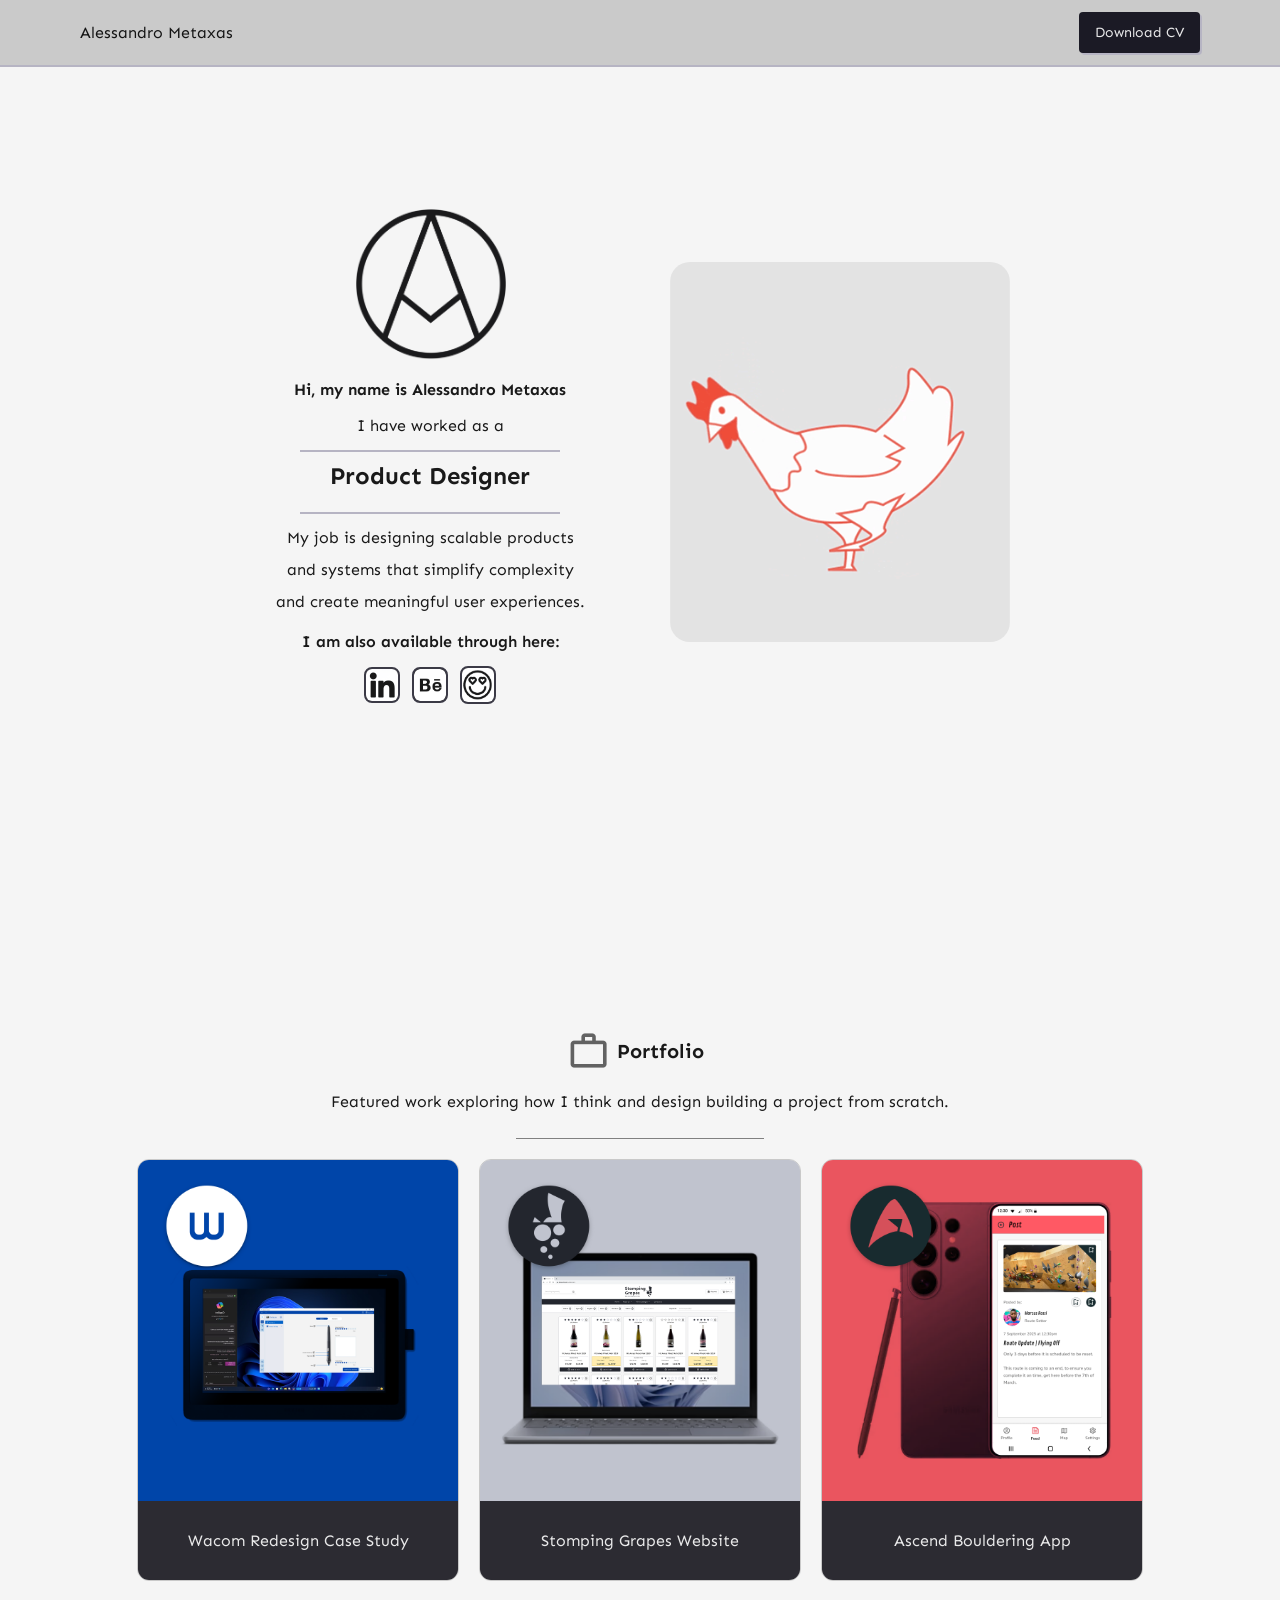
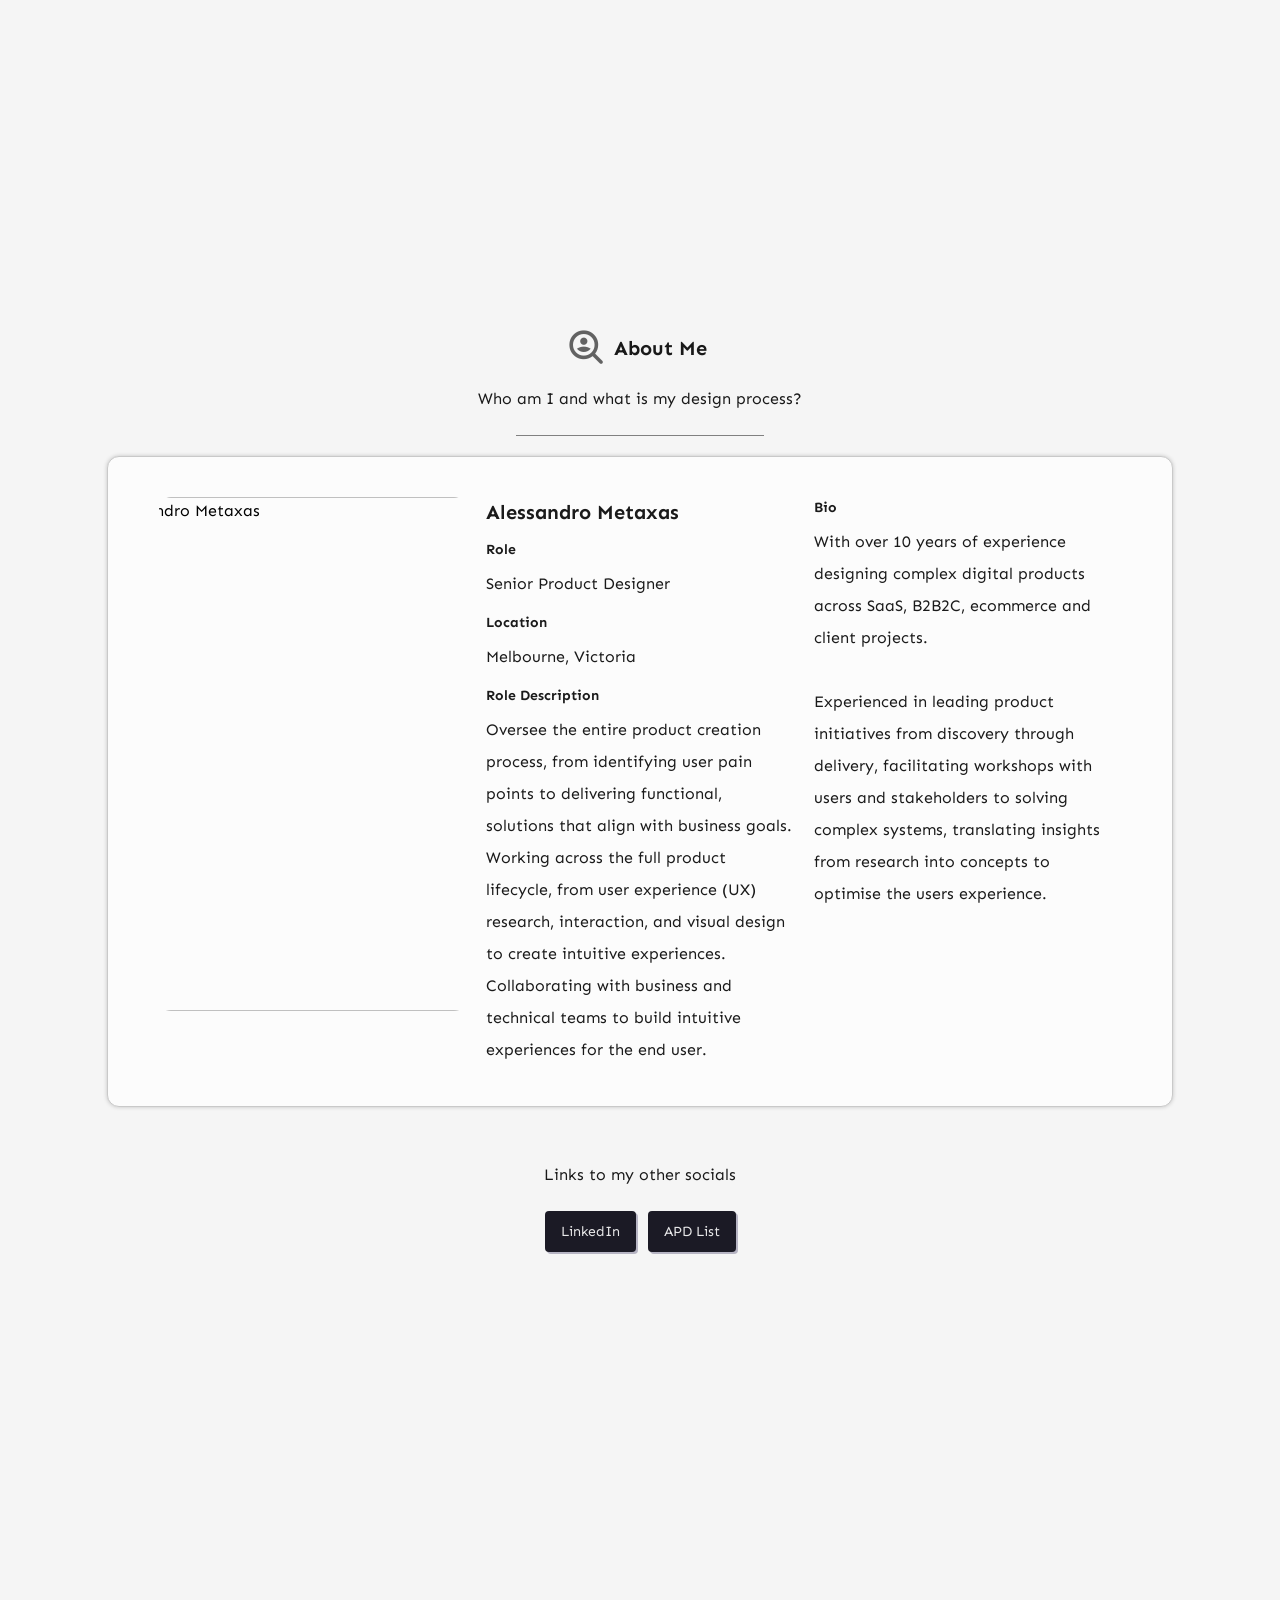
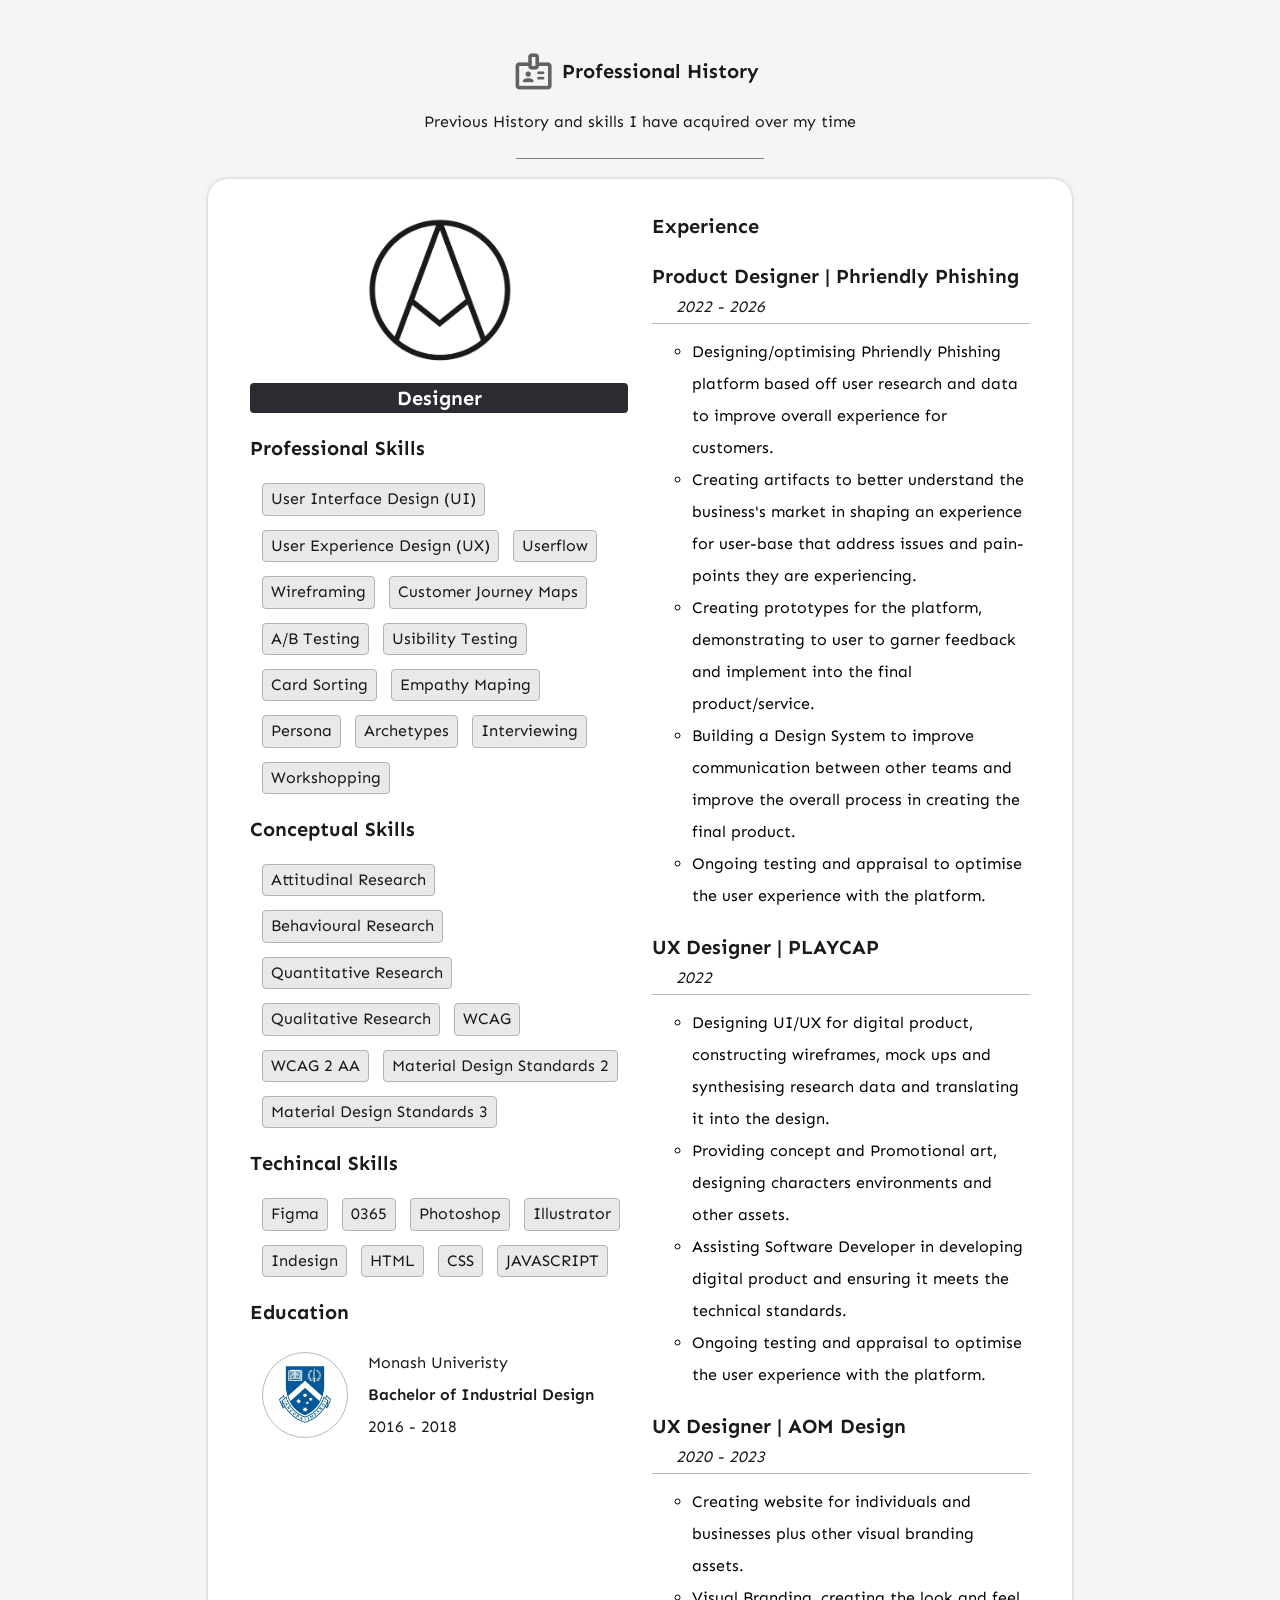
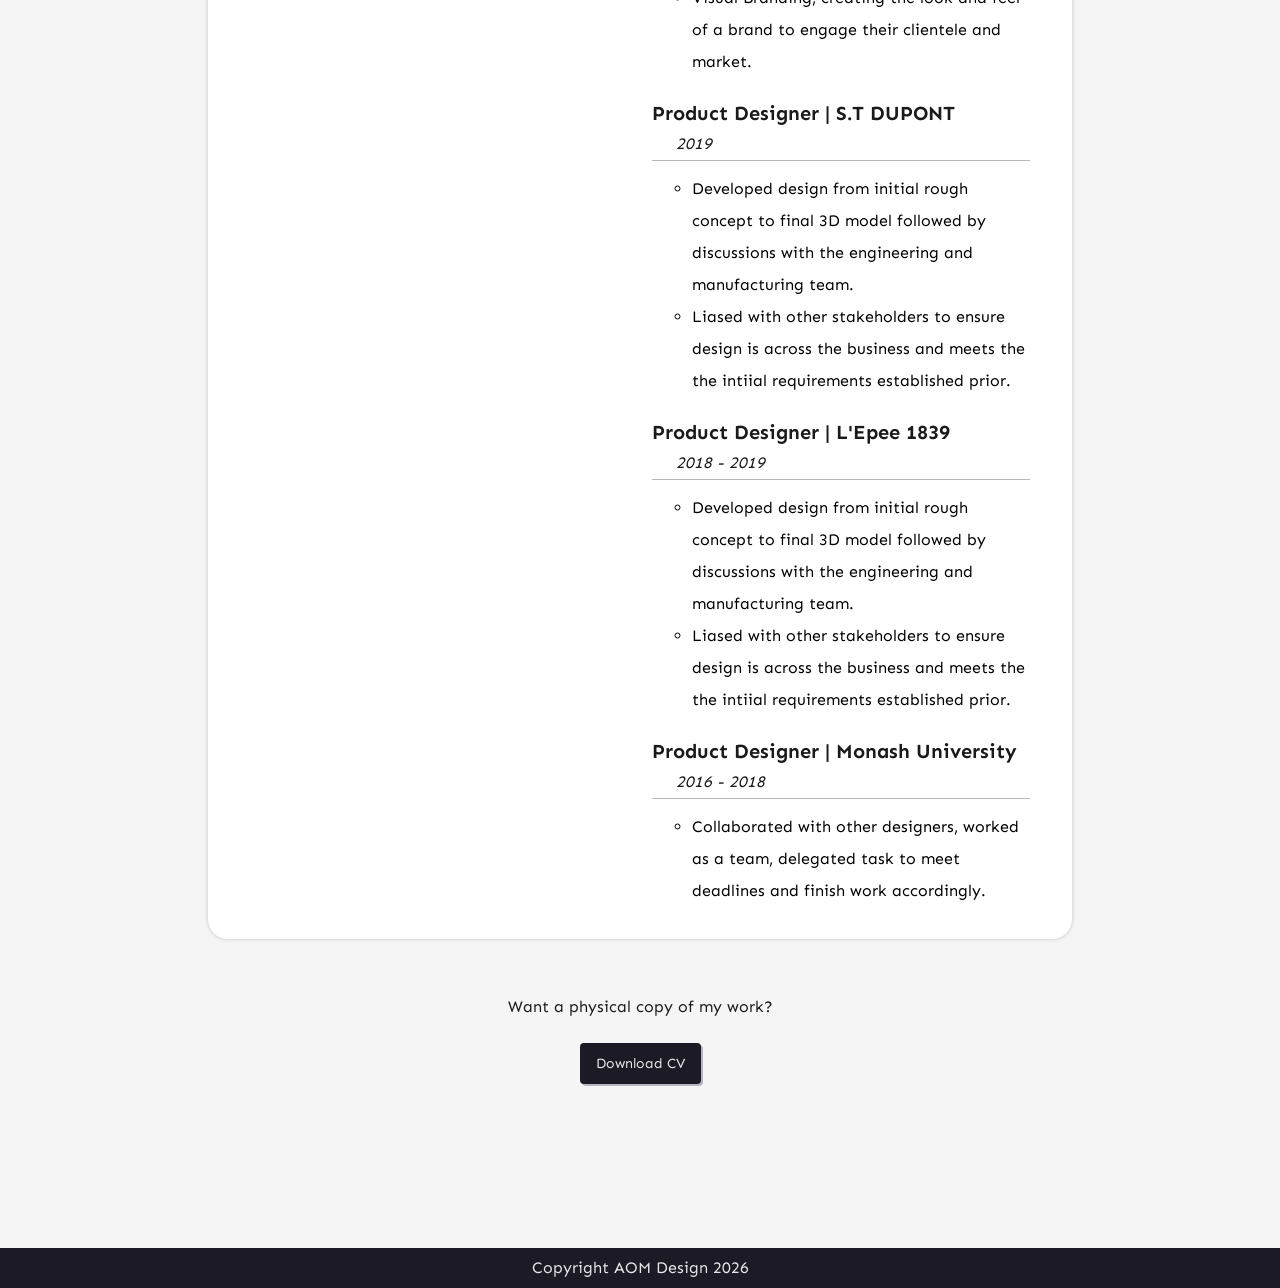
==== index.html @ 1f62d4bf "Updated Styling and Content again" ====
<html lang="en">
<head>
    <meta charset="UTF-8">
    <meta name="viewport" content="width=device-width, initial-scale=1.0">

    <title>AOM Home</title>

    <link rel="stylesheet" href="Scss/General-Styling.css">
    <link rel="stylesheet" href="Scss/Component-Styling.css">
    <link rel="stylesheet" href="Scss/_Global-Variables.scss">

    <link href="https://fonts.googleapis.com/css2?family=Material+Symbols+Rounded" rel="stylesheet" /> <!-- Import Material design -->


    <script type="module" src="Js/general.js"></script>

</head>

<body>

    <div id="navbar-id"></div>

    <section class="horizontal-align wrap-contents gap" name="Hero">

        <div style=
                "
                    width: 320px;
                    display: flex;
                    flex-direction: column;
                    justify-items: center;
                    align-items: center;

                    text-align: center;

                    gap: 8px;

                    
                ">

            <img src="Resources/Branding/logo-dark-transparent.png" alt="AOM Design Logo " width="170px">
            <div style="display: flex; flex-direction: column; align-items: center; gap: 8px;">
                <h2> Hi, my name is Alessandro Metaxas</h2>
                <p> I have worked as a</p>
                <h1 id="role-description"></h1>
                <p>My job is designing scalable products and systems that simplify complexity and create meaningful user experiences.</p>
            </div>
            <p class="bolden-text">I am also available through here:</p>
            <div style="display: flex; flex-direction: row; align-items: center; gap: 12px;">
                <div class="socialMediaIcon"> <img src="Resources/Social-Media/Linkedin-desaturated.png" alt="Linedkin Profile" onclick="window.open('https://www.linkedin.com/in/alessandro-metaxas/', '_blank');" title="Linkedin Profile"> </div>
                <div class="socialMediaIcon"> <img src="Resources/Social-Media/Behance-desaturated.png" alt="Behance Profile" onclick="window.open('https://www.behance.net/AlessandroMetaxas', '_blank');" title="Behance Profile"> </div>
                <div class="socialMediaIcon"> <img src="Resources/Social-Media/Adplist.png" alt="ADP List Profile" onclick="window.open('https://www.behance.net/AlessandroMetaxas', '_blank');" title="ADP List Profile"> </div>
            </div>
        </div>
        
        <div class="hero-image">

            <img src="Resources/Other/chicken-2.gif" alt="Chicken Walking" style="width: 100%;">
        </div>
    </section>

    <section class="vertical-align " name="Portfolio">

        <div class="heading-div">
            
            <h1><span class="material-symbols-Rounded heading-icon no-copy">work</span>Portfolio</h1>
            <p>Featured work exploring how I think and design building a project from scratch.</p>
            <div class="border-line"></div>
        </div>

        <div class="product-portfolio"> </div>   
        
        <!-- 

            <div class="CTA-context">

                <p>Want a physical copy of my work?</p>

                <div class="CTA-button">

                    <div class="cv-button"></siv>
                    
                </div>
            </div>
        
        -->
        
    
    </section>

    <section class="vertical-align " name="About Me">

        <div class="heading-div">
            
            <h1><span class="material-symbols-Rounded heading-icon no-copy">Data_Loss_Prevention</span>About Me</h1>
            <p>Who am I and what is my design process?</p>
            <div class="border-line"></div>
        </div>

        <div class="about-container">

            <div class="ul-content">

                <div class="ul-column">
                    <div style="overflow: hidden;display: flex;flex-direction: column;align-items: center; border-radius: 12px;">
                        <img src="Resources/Other/Profile.png" style="object-fit: cover;" alt="Alessandro Metaxas">
                    </div>

                </div>

                <div class="ul-column">

                    <h1>Alessandro Metaxas</h1>

                    <div class="about-text">
                        <h1>Role</h1>
                        <p>Senior Product Designer</p>
                    </div>


                    <div class="about-text">
                        <h1>Location</h1>
                        <p>Melbourne, Victoria</p>
                    </div>

                    <div class="about-text">
                        <h1>Role Description</h1>
                        <p>Oversee the entire product creation process, from identifying user pain points to delivering functional, 
                            solutions that align with business goals. Working across the full product lifecycle, 
                            from user experience (UX) research, interaction, and visual design to create intuitive experiences. Collaborating
                            with business and technical teams to build intuitive experiences for the end user.

                        </p>
                    </div>
                </div>

                <div class="ul-column">

                    <div class="about-text">
                        <h1>Bio</h1>
                        <p>With over 10 years of experience designing complex digital products across SaaS, B2B2C, ecommerce and client projects.
                            <br> <br>
                            Experienced in leading product initiatives from discovery through delivery, facilitating workshops with users and stakeholders to 
                            solving complex systems, translating insights from research into concepts to optimise the users experience. 
                            <br><br>

                        </p>
                    </div>
                </div>


                </div>
          
            
        </div>

        <div class="CTA-context">

            <p >Links to my other socials</p>

            <div class="CTA-button">

                <button class="new-tab-button" data-url="https://www.linkedin.com/in/alessandro-metaxas/">LinkedIn</button>
                <button class="new-tab-button" data-url="https://adplist.org/members/alessandro-Xl4b?checklist-expanded=true"> APD List </button>
                
            </div>
        </div>

    </section>

    <section class="vertical-align " name="Professional History">

        <div class="heading-div">
            
            <h1><span class="material-symbols-Rounded heading-icon no-copy">Badge</span>Professional History</h1>
            <p>Previous History and skills I have acquired over my time</p>
            <div class="border-line"></div>
        </div>

        <div class="pf-container">

            <div class="pf-column">
                
                <div class="pf-align-center">

                    <img src="Resources/Branding/logo-dark-transparent.png" alt="" style="width: 160px;">
                    <div style="display: flex; flex-direction: column; align-items: center; width: 100%; background-color: #2c2b32; border-radius: 4px;">
                        <h1 style="color: white;">Designer</h1>
                    </div>
                </div>
                
                
                <h1>Professional Skills</h1>

                <div class="skills-tag">

                    <div class="tag">
                        <p class>User Interface Design (UI)</p>
                    </div>
                    <div class="tag">
                        <p class>User Experience Design (UX)</p>
                    </div>
                    <div class="tag">
                        <p class>Userflow</p>
                    </div>
                    <div class="tag">
                        <p class>Wireframing</p>
                    </div>
                    <div class="tag">
                        <p class>Customer Journey Maps</p>
                    </div>
                    <div class="tag">
                        <p class>A/B Testing</p>
                    </div>
                    <div class="tag">
                        <p class>Usibility Testing</p>
                    </div>
                    <div class="tag">
                        <p class>Card Sorting</p>
                    </div>
                    <div class="tag">
                        <p class>Empathy Maping</p>
                    </div>
                    <div class="tag">
                        <p class>Persona</p>
                    </div>
                    <div class="tag">
                        <p class>Archetypes</p>
                    </div>
                    <div class="tag">
                        <p class>Interviewing</p>
                    </div>
                    <div class="tag">
                        <p class>Workshopping</p>
                    </div>
                </div>

                <h1>Conceptual Skills</h1>

                <div class="skills-tag">

                    <div class="tag">
                        <p class>Attitudinal Research</p>
                    </div>
                    <div class="tag">
                        <p class>Behavioural Research</p>
                    </div>
                    <div class="tag">
                        <p class>Quantitative Research</p>
                    </div>
                    <div class="tag">
                        <p class>Qualitative Research</p>
                    </div>
                    <div class="tag">
                        <p class>WCAG</p>
                    </div>
                    <div class="tag">
                        <p class>WCAG 2 AA</p>
                    </div>
                    <div class="tag">
                        <p class>Material Design Standards 2</p>
                    </div>
                    <div class="tag">
                        <p>Material Design Standards 3</p>
                    </div>
                </div>

                <h1>Techincal Skills</h1>

                <div class="skills-tag">

                    <div class="tag">
                        <p class>Figma</p>
                    </div>
                    <div class="tag">
                        <p class>0365</p>
                    </div>
                    <div class="tag">
                        <p class>Photoshop</p>
                    </div>
                    <div class="tag">
                        <p class>Illustrator</p>
                    </div>
                    <div class="tag">
                        <p class>Indesign</p>
                    </div>
                    <div class="tag">
                        <p class>HTML</p>
                    </div>
                    <div class="tag">
                        <p class>CSS</p>
                    </div>
                    <div class="tag">
                        <p class>JAVASCRIPT</p>
                    </div>
                </div>

                <h1> Education</h1>

                <div class="skills-text">

                    <div style="border-radius: 10000px; border: solid 1px #b9b9b9; overflow: hidden; padding: 12px;">
                        <img style="height: 60px;" src="Resources/Branding/monash.png" alt="monash Univeristy">
                    </div>
                    <p>Monash Univeristy <br>
                        <span class="bolden-text">Bachelor of Industrial Design </span><br>
                        2016 - 2018
                    </p>
                </div>

            </div>

            <div class="pf-column">

                <h1>Experience </h1>

                <div class="experience-text"> <!-- PHRIENDLY PHISHING -->
                    
                    <h1>Product Designer | Phriendly Phishing</h1>
                    <p>2022 - 2026</p>
                    <ul>
                        <li>
                            Designing/optimising Phriendly Phishing platform based off user research and 
                            data to improve overall experience for customers.
                        </li>

                        <li>
                            Creating artifacts to better understand the business's market in shaping an 
                            experience for user-base that address issues and pain-points they are experiencing.
                        </li>

                        <li> 
                            Creating prototypes for the platform, demonstrating to user to garner feedback and 
                            implement into the final product/service.
                        </li>

                        <li> 
                            Building a Design System to improve communication between other teams and improve the 
                            overall process in creating the final product.
                        </li>

                        <li> 
                            Ongoing testing and appraisal to optimise the user experience with the platform.
                        </li>
                    </ul>

                </div>

                <div class="experience-text"> <!-- PLAYCAP -->
                    
                    <h1>UX Designer | PLAYCAP</h1>
                    <p>2022</p>
                    <ul>
                        <li>
                            Designing UI/UX for digital product, constructing wireframes, mock ups and synthesising 
                            research data and translating it into the design.
                        </li>

                        <li> 
                            Providing concept and Promotional art, designing characters environments and other assets.
                        </li>

                        <li> 
                            Assisting Software Developer in developing digital product and ensuring it meets the technical 
                            standards.
                        </li>

                        <li> 
                            Ongoing testing and appraisal to optimise the user experience with the platform.
                        </li>
                    </ul>

                </div>

                <div class="experience-text"> <!-- AOM Design -->
                    
                    <h1>UX Designer | AOM Design</h1>
                    <p>2020 - 2023</p>
                    <ul>
                        <li>
                            Creating website for individuals and businesses plus other visual branding assets.
                        </li>

                        <li> 
                            Visual Branding, creating the look and feel of a brand to engage their clientele and
                            market.
                        </li>
                    </ul>

                </div>

                <div class="experience-text"> <!-- S.T DUPONT -->
                    
                    <h1>Product Designer | S.T DUPONT</h1>
                    <p>2019</p>
                    <ul>
                        <li>
                            Developed design from initial rough concept to final 3D model followed by discussions
                            with the engineering and manufacturing team.
                        </li>

                        <li> 
                            Liased with other stakeholders to ensure design is across the business and meets the 
                            the intiial requirements established prior.
                        </li>
                    </ul>

                </div>

                <div class="experience-text"> <!-- L EPEE --> 
                    
                    <h1>Product Designer | L'Epee 1839</h1>
                    <p>2018 - 2019</p>
                    <ul>
                        <li>
                            Developed design from initial rough concept to final 3D model followed by discussions
                            with the engineering and manufacturing team.
                        </li>

                        <li> 
                            Liased with other stakeholders to ensure design is across the business and meets the 
                            the intiial requirements established prior.
                        </li>
                    </ul>

                </div>

                <div class="experience-text"> <!-- Monash University -->
                    
                    <h1>Product Designer | Monash University</h1>
                    <p>2016 - 2018</p>
                    <ul>
                        <li>
                            Collaborated with other designers, worked as a team, delegated task to meet
                            deadlines and finish work accordingly.
                        </li>
                        
                    </ul>

                </div>

            </div>
        </div>

        <div class="CTA-context">

            <p >Want a physical copy of my work?</p>

            <div class="CTA-button">
                
                <div class="cv-button"></siv>
            </div>
        </div>    

    </section>

    <footer>
        <p id="footer"></p>
    </footer>

</body>
</html>
---- Scss/General-Styling.css ----
@import url("https://fonts.googleapis.com/css2?family=Sen:wght@400..800&display=swap");
body {
  display: flex;
  flex-direction: row;
  align-items: center;
  font-family: "Sen", sans-serif;
  font-weight: 300;
  background-color: #f5f5f5;
  margin: 0px;
  padding: 0px;
  line-height: 1.5;
  display: flex;
  flex-direction: column;
  align-items: center;
}

section {
  padding: 200px 200px 92px;
}

.no-copy {
  -webkit-user-select: none; /* Safari */
  -moz-user-select: none; /* Firefox */ /* Internet Explorer/Edge */
  user-select: none;
}

.gap {
  gap: 80px;
}

.tag {
  display: flex;
  flex-direction: row;
  align-items: center;
  gap: 8px;
}
.tag p {
  font-size: 16px;
  margin: 0;
  line-height: 140%;
  color: rgba(0, 0, 0, 0.8980392157);
}
.tag .material-symbols-Rounded {
  color: #1b1a25;
}

h1 {
  font-size: 20px;
  font-weight: 700;
  margin: 0;
  color: rgba(0, 0, 0, 0.8980392157);
  display: flex;
  flex-direction: row;
  align-items: center;
  gap: 16px;
}

h2 {
  font-size: 16px;
  font-weight: 700;
  margin: 0;
  color: rgba(0, 0, 0, 0.8980392157);
  display: flex;
  flex-direction: row;
  align-items: center;
  gap: 12px;
}

p {
  font-size: 16px;
  margin: 0;
  line-height: 200%;
  color: rgba(0, 0, 0, 0.8980392157);
}

.italic {
  font-style: italic;
  font-weight: 600;
}

ol {
  line-height: 200%;
}

ul {
  margin: 0px;
}
ul li {
  margin: 0px;
  list-style-type: none;
}
ul li a {
  text-align: center;
  text-decoration: none;
  color: rgba(0, 0, 0, 0.8980392157);
  transition: all 0.2s ease;
}
ul li a:hover {
  color: rgba(0, 0, 0, 0.6);
  text-shadow: 0px 0px 0.5px;
}
ul li a:active {
  color: rgba(0, 0, 0, 0.8980392157);
  text-shadow: 0px 0px 1px;
}

li {
  line-height: 200%;
}

.horizontal-align {
  display: flex;
  flex-direction: row;
  justify-content: center;
  align-items: center;
}

.wrap-contents {
  flex-wrap: wrap;
}

.vertical-align {
  display: flex;
  flex-direction: column;
  justify-content: center;
  align-items: center;
  width: 100%;
  margin: 20px 0px;
}

.grid-align {
  display: flex;
  flex-direction: row;
  flex-wrap: wrap;
  justify-items: center;
  justify-content: center;
  align-items: center;
  gap: 24px;
}

.heading-div {
  display: flex;
  flex-direction: column;
  justify-items: center;
  align-items: center;
  gap: 20px;
  margin: 20px 0px;
  width: 100%;
}
.heading-div .border-line {
  width: 248px;
  height: 1px;
  background-color: grey;
}
.heading-div .heading-icon {
  color: rgba(0, 0, 0, 0.6);
  scale: 180%;
}
.heading-div p {
  text-align: center;
  padding: 0px 20px;
}

.text-detail {
  max-width: 620px;
  min-width: 280px;
  margin: 20px;
}

.about-container {
  display: flex;
  flex-direction: row;
  justify-content: center;
  min-height: auto;
  max-width: 1182px;
  width: 80%;
  padding: 40px 20px;
  margin: 0px 20px;
  gap: 20px;
  background-color: #fcfcfc;
  border-radius: 12px;
  border: solid 1px #C9C9C9;
  overflow: hidden;
  box-shadow: 0 0px 4px rgba(0, 0, 0, 0.2);
}
.about-container .ul-content {
  display: flex;
  flex-direction: row;
  flex-wrap: wrap;
  justify-content: center;
  gap: 20px;
  overflow: hidden;
}
.about-container .ul-content .ul-column {
  display: flex;
  flex-direction: column;
  gap: 12px;
  width: 30%;
  min-width: 280px;
  max-width: 348px;
}
.about-container .ul-content .ul-column .about-text {
  display: flex;
  flex-direction: column;
  gap: 8px;
  width: 100%;
  max-height: 546px;
}
.about-container .ul-content .ul-column .about-text h1 {
  font-size: 14px;
}
.about-container .ul-content .ul-column .about-text p {
  font-size: 16px;
}
.about-container .ul-content .ul-column img {
  height: 514px;
  width: 448px;
}
.about-container .ul-content .ul-column .scroll {
  overflow: auto;
}

.pf-container {
  display: flex;
  flex-direction: row;
  justify-content: center;
  flex-wrap: wrap;
  max-width: 840px;
  min-width: 280px;
  padding: 20px 12px;
  margin: 0px 20px;
  border-radius: 20px;
  background-color: #ffffff;
  box-shadow: 0 0px 4px rgba(0, 0, 0, 0.2);
}
.pf-container ul li {
  list-style-type: circle;
}
.pf-container .pf-column {
  display: flex;
  flex-direction: column;
  justify-items: center;
  width: 45%;
  min-width: 280px;
  padding: 12px;
  gap: 20px;
}
.pf-container .pf-column .pf-align-center {
  display: flex;
  flex-direction: column;
  align-items: center;
  gap: 12px;
}
.pf-container .pf-column .skills-text {
  display: flex;
  flex-direction: row;
  gap: 20px;
  align-items: center;
  padding: 0px 0px 0px 12px;
}
.pf-container .pf-column .skills-tag {
  display: flex;
  flex-direction: row;
  flex-wrap: wrap;
  gap: 14px;
  padding: 0px 0px 0px 12px;
}
.pf-container .pf-column .experience-text p {
  border-bottom: solid 1px #b9b9b9;
  font-style: italic;
  padding: 0px 24px;
}
.pf-container .pf-column .experience-text ul {
  padding-top: 12px;
}

.socialMediaIcon {
  box-sizing: border-box;
  overflow: hidden;
  border: solid 2px #3b3a46;
  border-radius: 8px;
  background-color: rgba(0, 0, 0, 0.8980392157);
  transition-duration: 0.1s;
  scale: 1;
}
.socialMediaIcon img {
  width: 32px;
  border-radius: 4px;
}
.socialMediaIcon:hover {
  transition-duration: 0.1s;
  scale: 1.1;
  background-color: rgba(0, 0, 0, 0.4);
}
.socialMediaIcon:active {
  transition-duration: 0.1s;
  scale: 0.9;
  background-color: rgba(0, 0, 0, 0.6);
}

.hero-portfolio {
  display: flex;
  width: 100%;
}

.thumbnail-hero {
  display: flex;
  flex-direction: column;
  justify-content: center;
  margin: 90px 20px 0px;
  max-width: 700px;
  min-width: 320px;
  background: #e9e9e9;
  border: solid 1px rgb(201, 201, 201);
  border-radius: 8px;
  overflow: hidden;
  box-shadow: 0 0px 4px rgba(0, 0, 0, 0.2);
}
.thumbnail-hero img {
  width: 100%;
}

.pf-page-heading {
  display: flex;
  flex-direction: column;
  align-items: center;
  gap: 12px;
  margin: 52px 20px;
  min-width: 320px;
}
.pf-page-heading h1 {
  font-size: 28px;
  text-align: center;
}
.pf-page-heading p {
  font-size: 20px;
  text-align: center;
}

.pf-highlight-box {
  display: flex;
  flex-direction: column;
  gap: 20px;
  padding: 40px 20px;
  justify-content: center;
  justify-items: center;
  text-align: center;
  max-width: 600px;
  width: 80%;
  height: auto;
  background-color: #ebebeb;
  border-radius: 8px;
  border-left: solid 12px #b3b3b3;
  box-shadow: 0px 0px 4px gray;
}
.pf-highlight-box h1 {
  display: flex;
  flex-direction: column;
  align-items: center;
}

.wacom {
  background-color: #E7E9F0;
  border-left: solid 12px #0045A9;
}

.stomping-grapes {
  background-color: #F5F5F5;
  border-left: solid 12px #23262E;
}

.ascend {
  background-color: #fcf1f1;
  border-left: solid 12px #EA555F;
}

.bolden-text {
  font-weight: 600;
}

.hero-image {
  display: flex;
  flex-direction: row;
  justify-content: center;
  align-items: center;
  max-height: 380px;
  max-width: 340px;
  overflow: hidden;
  border-radius: 20px;
}

.product-portfolio {
  display: flex;
  flex-direction: row;
  justify-content: center;
  align-items: center;
  flex-wrap: wrap;
  gap: 20px;
  margin: 0px 20px;
}
.product-portfolio .portfolio-hero-container {
  display: flex;
  flex-direction: column;
  justify-content: center;
  justify-items: center;
  height: 420px;
  max-width: 320px;
  min-width: 260px;
  background-color: rgb(240, 240, 240);
  border-radius: 12px;
  border: solid 1px #C9C9C9;
  overflow: hidden;
  box-shadow: 0 0 5px 1px 0 0px 4px rgba(0, 0, 0, 0.2);
  translate: 0px 0px;
  transition-duration: 0.1s;
  cursor: pointer;
}
.product-portfolio .portfolio-hero-container:hover {
  translate: 0px -12px;
  transition-duration: 0.2s;
}
.product-portfolio .portfolio-hero-container:hover img {
  opacity: 0.4;
  transition-duration: 0.2s;
}
.product-portfolio .portfolio-hero-container .portfolio-hero-heading {
  background-color: #2c2b32;
  height: 80px;
  display: flex;
  flex-direction: column;
  justify-content: center;
}
.product-portfolio .portfolio-hero-container .portfolio-hero-heading:hover {
  background-color: #4e4d55;
}
.product-portfolio .portfolio-hero-container .portfolio-hero-heading p {
  font-size: 16px;
  color: rgba(255, 255, 255, 0.8980392157);
  font-weight: 300;
  text-align: center;
  cursor: pointer;
}

.portfolio-other-work {
  display: flex;
  flex-direction: row;
  justify-content: center;
  flex-wrap: wrap;
  gap: 20px;
  margin: 20px;
}
.portfolio-other-work .portfolio-hero-container-small {
  display: flex;
  flex-direction: column;
  justify-content: center;
  height: 252px;
  width: 172px;
  background-color: rgb(240, 240, 240);
  border-radius: 12px;
  border: solid 1px #C9C9C9;
  overflow: hidden;
  box-shadow: 0 0px 4px rgba(0, 0, 0, 0.2);
  cursor: pointer;
}
.portfolio-other-work .portfolio-hero-container-small:hover {
  translate: 0px -12px;
  transition-duration: 0.2s;
}
.portfolio-other-work .portfolio-hero-container-small:hover img {
  opacity: 0.4;
  transition-duration: 0.2s;
}
.portfolio-other-work .portfolio-hero-container-small .portfolio-hero-image {
  height: 100%;
  width: 172px;
  display: flex;
  flex-direction: column;
  justify-content: center;
}
.portfolio-other-work .portfolio-hero-container-small .portfolio-hero-heading {
  background-color: #2c2b32;
  height: 32px;
  padding: 12px 12px;
  display: flex;
  flex-direction: column;
  justify-content: center;
  cursor: pointer;
}
.portfolio-other-work .portfolio-hero-container-small .portfolio-hero-heading:hover {
  background-color: #4e4d55;
}
.portfolio-other-work .portfolio-hero-container-small .portfolio-hero-heading a {
  text-align: center;
  text-decoration: none;
  color: rgba(255, 255, 255, 0.8980392157);
  transition: all 0.2s ease;
}
.portfolio-other-work .portfolio-hero-container-small .portfolio-hero-heading a:hover {
  color: rgba(255, 255, 255, 0.6);
  text-shadow: 0px 0px 0.5px;
}
.portfolio-other-work .portfolio-hero-container-small .portfolio-hero-heading a:active {
  color: rgba(255, 255, 255, 0.8980392157);
  text-shadow: 0px 0px 1px;
}
.portfolio-other-work .portfolio-hero-container-small .portfolio-hero-heading p {
  font-size: 12px;
  color: rgba(255, 255, 255, 0.8980392157);
  font-weight: 300;
  text-align: center;
  white-space: nowrap;
  width: 100%;
  overflow: hidden;
  text-overflow: ellipsis;
  line-height: 16px;
}

@-webkit-keyframes roleAnimation {
  0% {
    transform: translateY(6px);
  }
  17% {
    transform: translateY(-62px);
  }
  34% {
    transform: translateY(-62px);
  }
  51% {
    transform: translateY(-130px);
  }
  70% {
    transform: translateY(-130px);
  }
  82% {
    transform: translateY(-198px);
  }
  95% {
    transform: translateY(-198px);
  }
  100% {
    transform: translateY(-198px);
  }
}

@keyframes roleAnimation {
  0% {
    transform: translateY(6px);
  }
  17% {
    transform: translateY(-62px);
  }
  34% {
    transform: translateY(-62px);
  }
  51% {
    transform: translateY(-130px);
  }
  70% {
    transform: translateY(-130px);
  }
  82% {
    transform: translateY(-198px);
  }
  95% {
    transform: translateY(-198px);
  }
  100% {
    transform: translateY(-198px);
  }
}
#role-description {
  position: relative;
  display: flex;
  flex-direction: column;
  width: 260px;
  height: 60px;
  overflow: hidden;
  border-top: solid 2px #b6b4c3;
  border-bottom: solid 2px #b6b4c3;
}
#role-description .role-wrapper {
  -webkit-animation-name: roleAnimation;
          animation-name: roleAnimation;
  -webkit-animation-duration: 4s;
          animation-duration: 4s;
  -webkit-animation-iteration-count: infinite;
          animation-iteration-count: infinite;
  -webkit-animation-timing-function: ease-in;
          animation-timing-function: ease-in;
  -webkit-animation-direction: initial;
          animation-direction: initial;
  display: flex;
  flex-direction: column;
  gap: 20px;
}
#role-description p {
  font-size: 24px;
  text-align: center;
}

.video-container {
  display: flex;
  flex-direction: row;
  align-items: center;
  flex-wrap: wrap;
  gap: 20px;
  justify-content: center;
  width: 100%;
}
.video-container .video-mobile {
  display: flex;
  flex-direction: column;
  align-items: center;
  height: 560px;
  width: 264px;
  box-sizing: border-box;
  overflow: hidden;
  border-radius: 32px;
  border: 1px solid #ffffff;
  box-shadow: 0px 0px 4px rgba(0, 0, 0, 0.6117647059);
}
.video-container .video-mobile video {
  width: 100%;
}
.video-container .video-device {
  display: flex;
  flex-direction: column;
  align-items: center;
  max-height: 800px;
  min-height: 220px;
  width: 740px;
  box-sizing: border-box;
  overflow: hidden;
  border-radius: 32px;
  border: 1px solid #ffffff;
  box-shadow: 0px 0px 4px rgba(0, 0, 0, 0.6117647059);
  margin: 20px;
}
.video-container .video-device video {
  width: 100%;
}
.video-container .tablet-device {
  display: flex;
  flex-direction: column;
  align-items: center;
  max-height: 348px;
  min-height: 220px;
  width: 540px;
  margin: 20px;
}
.video-container .tablet-device video {
  width: 100%;
}
.video-container .laptop-device {
  display: flex;
  flex-direction: column;
  align-items: center;
  max-height: 348px;
  min-height: 220px;
  width: 600px;
  margin: 20px;
}
.video-container .laptop-device video {
  width: 100%;
}
.video-container video {
  width: 360px;
}
.video-container .deliverables-text {
  display: flex;
  flex-direction: column;
  align-items: center;
  gap: 20px;
  width: 280px;
  padding: 40px 20px;
  text-align: center;
}
.video-container .deliverables-text-long {
  display: flex;
  flex-direction: column;
  align-items: center;
  gap: 20px;
  min-width: 248px;
  max-width: 620px;
  padding: 40px 20px;
  text-align: center;
}

.flex-right {
  flex-direction: row;
}

.flex-left {
  flex-direction: row-reverse;
}
/*# sourceMappingURL=General-Styling.css.map */
---- Scss/Component-Styling.css ----
@import url("https://fonts.googleapis.com/css2?family=Sen:wght@400..800&display=swap");
.navbar {
  position: fixed;
  top: 0;
  left: 0;
  width: 100%;
  box-sizing: border-box;
  padding: 12px 80px;
  display: flex;
  flex-direction: row;
  justify-items: center;
  justify-content: space-between;
  align-items: center;
  background-color: rgb(202, 202, 202);
  box-shadow: 0px 2px 0px #b6b4c3;
  z-index: 100;
}
.navbar .brand {
  float: left;
  margin-right: 20px;
  font-weight: 400;
  transition-duration: 0.1s;
  scale: 1;
  color: rgba(0, 0, 0, 0.8980392157);
}
.navbar .brand:hover {
  font-weight: 400;
  transition-duration: 0.2s;
  scale: 1.05;
  color: rgba(0, 0, 0, 0.6);
}
.navbar .brand:active {
  font-weight: 400;
  transition-duration: 0.2s;
  scale: 1;
  color: rgba(0, 0, 0, 0.4);
}
.navbar .nav-container-parent {
  display: flex;
  flex-direction: row;
  gap: 100px;
  justify-items: center;
  justify-content: space-between;
  align-items: center;
}
.navbar .nav-container-parent .nav-container-child {
  display: flex;
  flex-direction: row;
  gap: 40px;
  justify-items: center;
  justify-content: space-between;
}

.tag {
  background-color: #e9e9e9;
  border: solid 1px #b3b3b3;
  border-radius: 4px;
  font-size: 14px;
  padding: 4px 8px;
  min-width: -webkit-fit-content;
  min-width: -moz-fit-content;
  min-width: fit-content;
}

footer {
  background-color: #1b1a25;
  display: flex;
  flex-direction: column;
  justify-items: center;
  align-items: center;
  width: 100%;
  padding: 4px 0px;
}
footer p {
  color: rgba(255, 255, 255, 0.8980392157);
}

.CTA-context {
  display: flex;
  flex-direction: column;
  align-items: center;
  justify-content: center;
  gap: 20px;
  margin: 52px 0px;
}
.CTA-context .CTA-button {
  display: flex;
  flex-direction: row;
  align-items: center;
  justify-content: center;
  gap: 12px;
}

button {
  background-color: #1b1a25;
  font-family: "Sen", sans-serif;
  color: rgba(255, 255, 255, 0.8980392157);
  font-size: 14px;
  border-radius: 4px;
  border: 0px solid;
  padding: 12px 16px;
  box-shadow: 2px 2px #b6b4c3;
  cursor: pointer;
  transition: ease-in-out 0.1s;
}
button:hover {
  background-color: #3b3a46;
  color: rgba(255, 255, 255, 0.8980392157);
  box-shadow: 4px 4px #b6b4c3;
  scale: 105%;
  transition: ease-in-out 0.1s;
}
button:active {
  background-color: #eae7f7;
  color: rgba(0, 0, 0, 0.8980392157);
  scale: 100%;
  transition: ease-in-out 0.1s;
}

p a {
  scale: 100%;
}
p a:hover {
  font-weight: 800;
  transition: ease-in-out 0s;
}

.carousel-visual {
  display: flex;
  flex-direction: column;
  justify-content: space-around;
  align-items: center;
  width: 80%;
  padding: 20px;
  margin: 0px;
}
.carousel-visual .carousel-page-view {
  display: flex;
  flex-direction: column;
  align-items: center;
  max-width: 800px;
  width: 80%;
  height: 80%;
  -webkit-clip-path: border-box;
          clip-path: border-box;
  border-radius: 8px;
  overflow: hidden;
}
.carousel-visual .carousel-page-view .carousel-Wrapper {
  display: flex;
  flex-direction: row;
  align-items: center;
  justify-content: flex-start;
  width: auto;
  transition: transform 0.5s ease-in-out;
}
.carousel-visual .carousel-page-view .carousel-Wrapper img {
  width: 100%;
  height: auto;
}
.carousel-visual .carousel-page-view .carousel-Wrapper .carousel-img {
  flex-shrink: 0;
}
.carousel-visual .dot-tracker {
  display: flex;
  flex-direction: row;
  align-items: center;
  gap: 8px;
  height: 24px;
}
.carousel-visual .dot-tracker .carousel-dot {
  height: 8px;
  width: 8px;
  background-color: #b6b4c3;
  border-radius: 10000px;
  transition-duration: 0.2s;
  cursor: pointer;
}
.carousel-visual .dot-tracker .carousel-dot:hover {
  height: 16px;
  width: 16px;
  background-color: #6e6c7a;
  border-radius: 10000px;
}
.carousel-visual .dot-tracker .active-dot {
  height: 16px;
  width: 16px;
  background-color: #1b1a25;
  border-radius: 10000px;
}
.carousel-visual .buttons-CTA {
  display: flex;
  flex-direction: row;
  gap: 20px;
  padding: 20px 0px;
}

.bolden-highlight {
  font-weight: 800;
  text-decoration: underline;
  color: rgba(0, 0, 0, 0.8980392157);
  cursor: pointer;
}
.bolden-highlight:hover {
  color: rgba(0, 0, 0, 0.6);
}
.bolden-highlight:active {
  color: rgba(0, 0, 0, 0.4);
}

.background-modal {
  position: fixed;
  top: 0;
  left: 0;
  width: 100vw;
  height: 100vh;
  background: rgba(0, 0, 0, 0.6);
  display: flex;
  justify-content: center;
  align-items: center;
  z-index: 999;
}
.background-modal .modal-exit {
  background-color: #ffffff;
  padding: 12px;
  border-radius: 100px;
  position: fixed;
  top: 80;
  right: 40;
  cursor: pointer;
}
.background-modal .modal-exit:hover {
  background-color: #dedede;
  scale: 120%;
  transition: ease-in-out 0.2s;
}
.background-modal .modal-exit:active {
  background-color: #979797;
  scale: 100%;
  transition: ease-in-out 0.2s;
}
.background-modal .image-modal {
  max-width: 80%;
  max-height: 80%;
  border-radius: 8px;
}
/*# sourceMappingURL=Component-Styling.css.map */
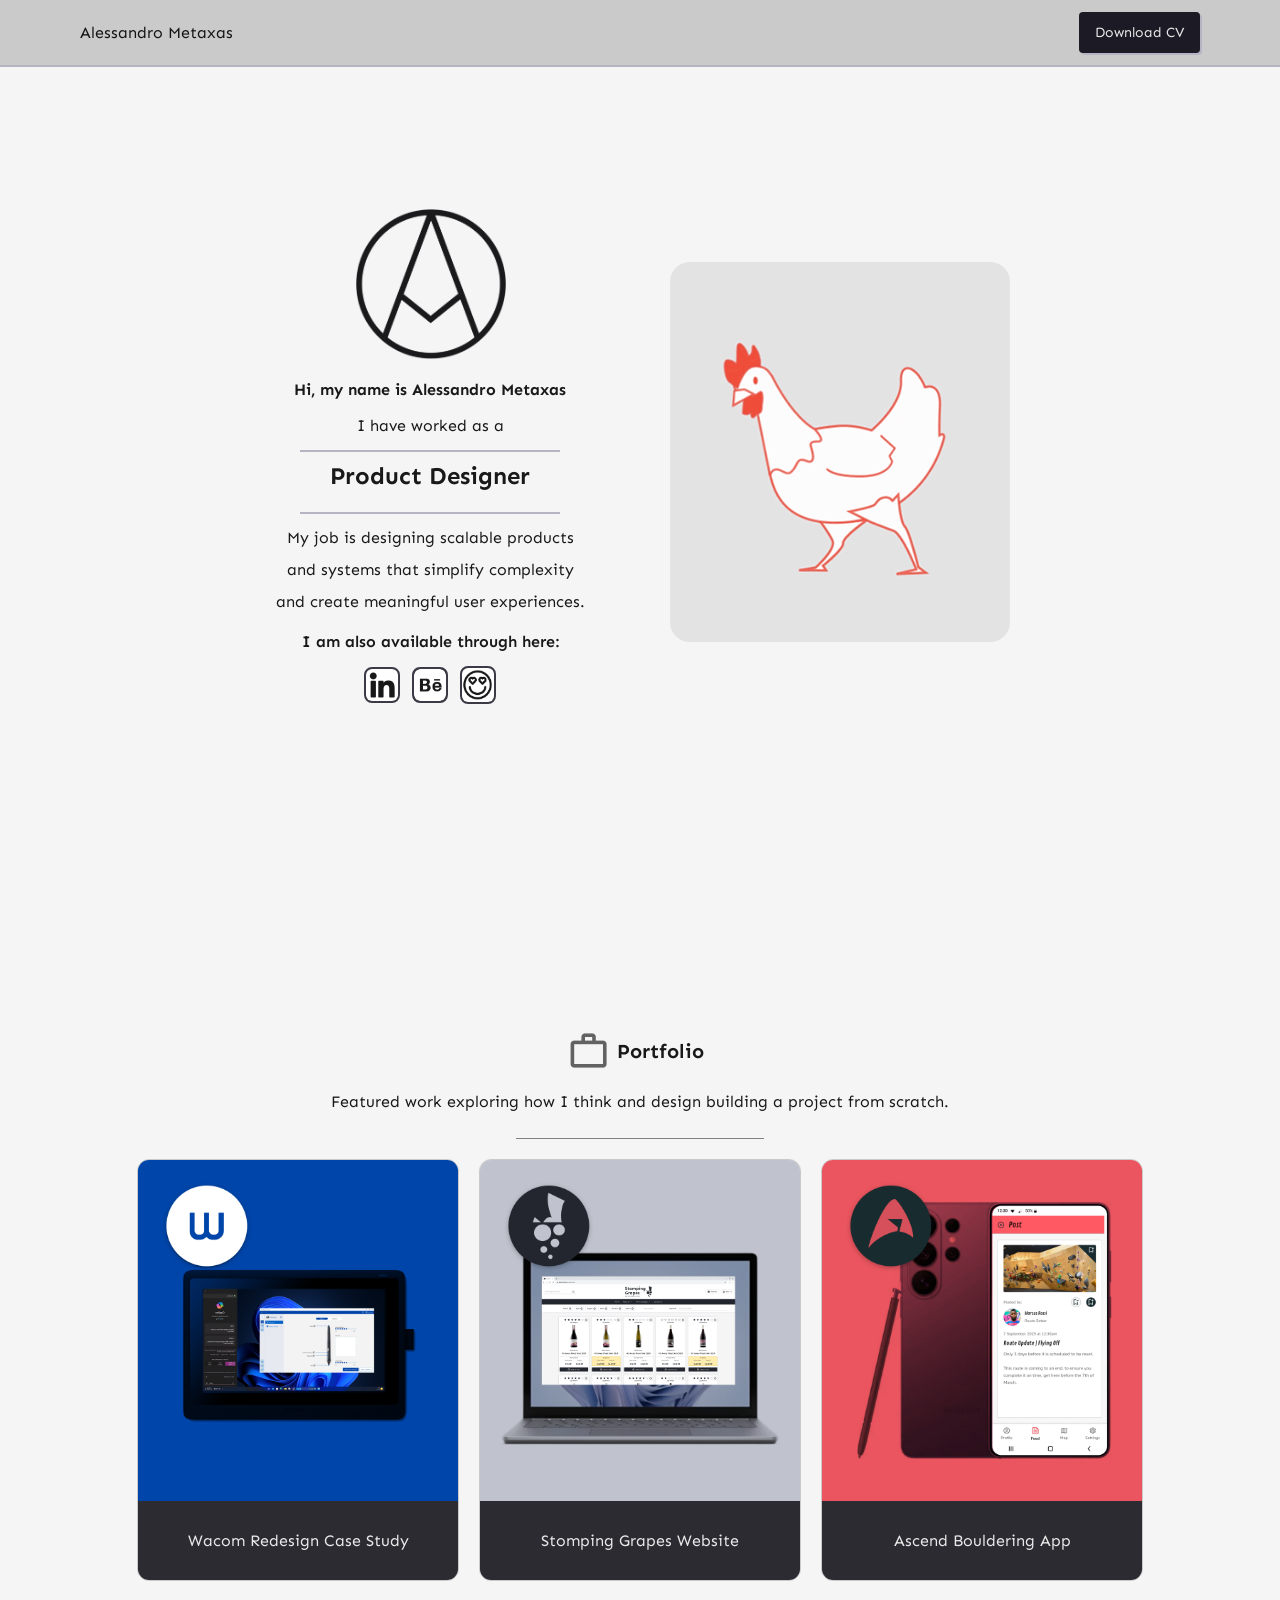
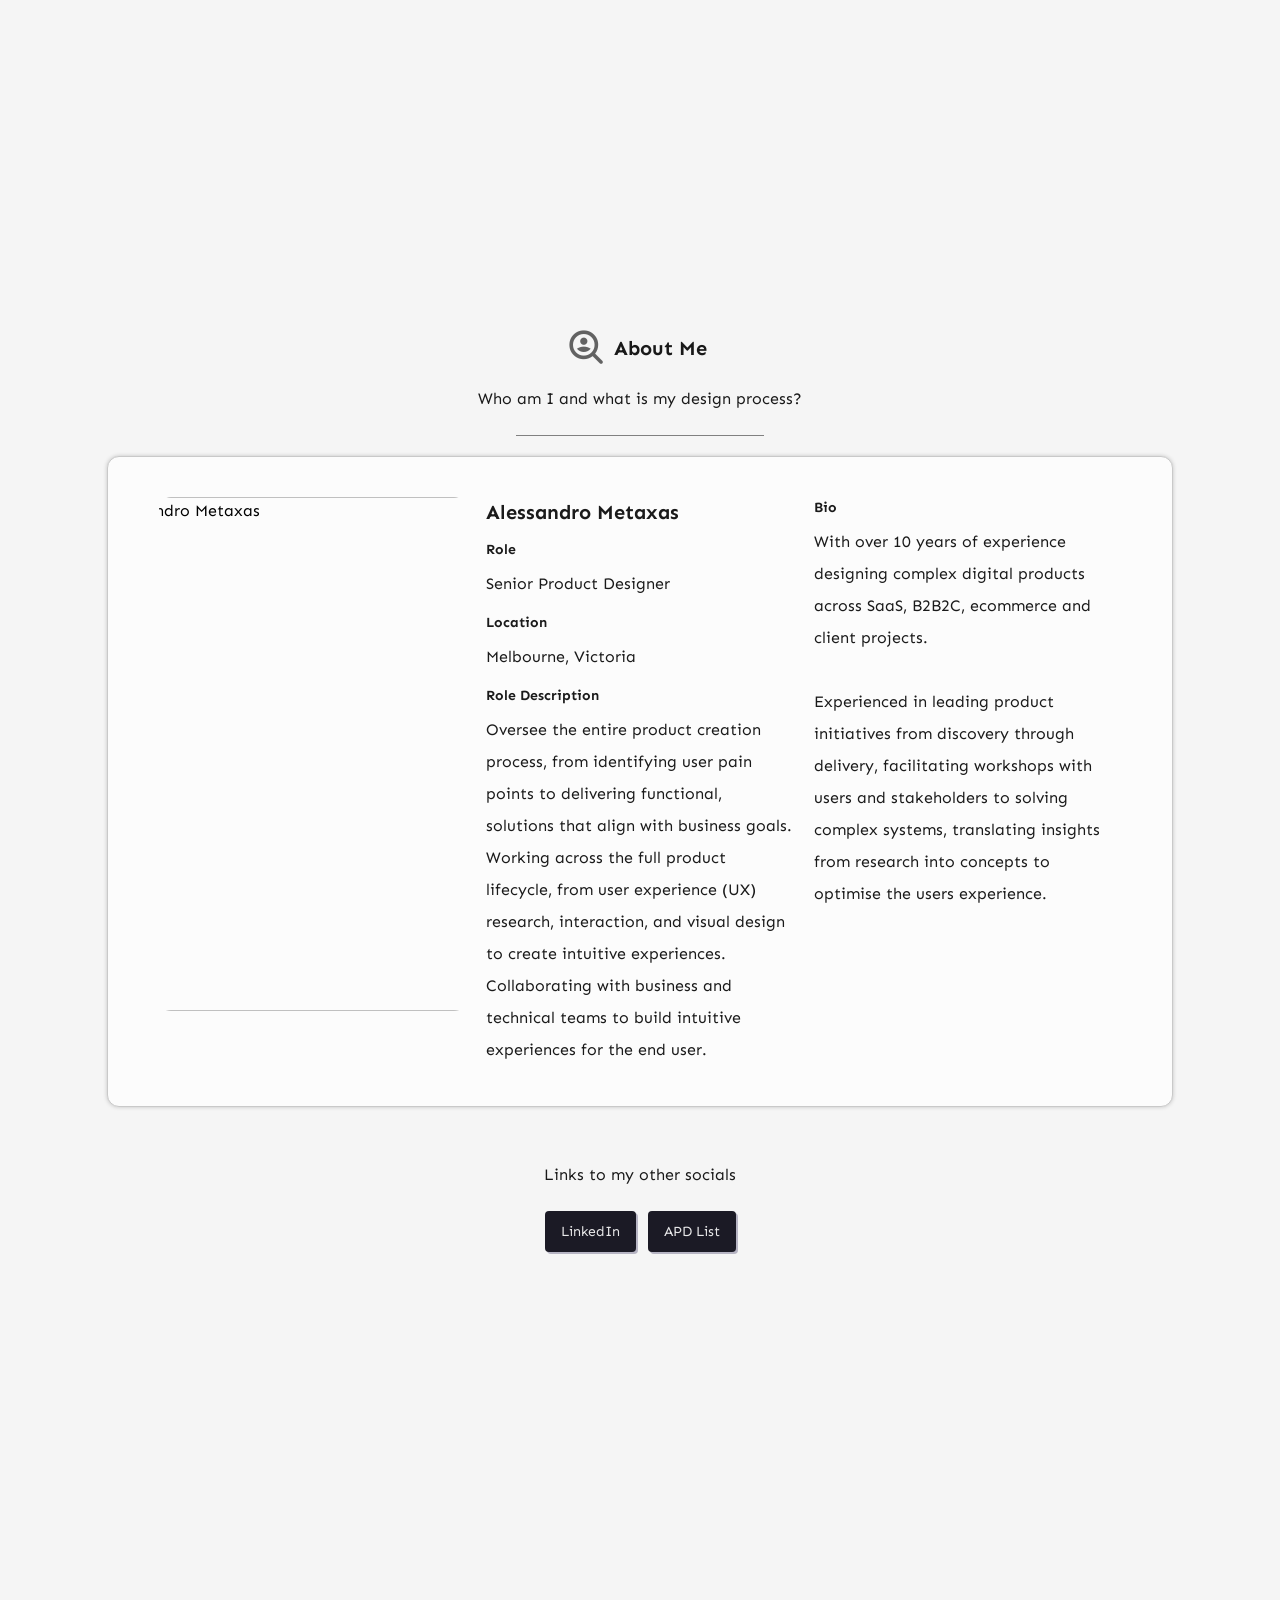
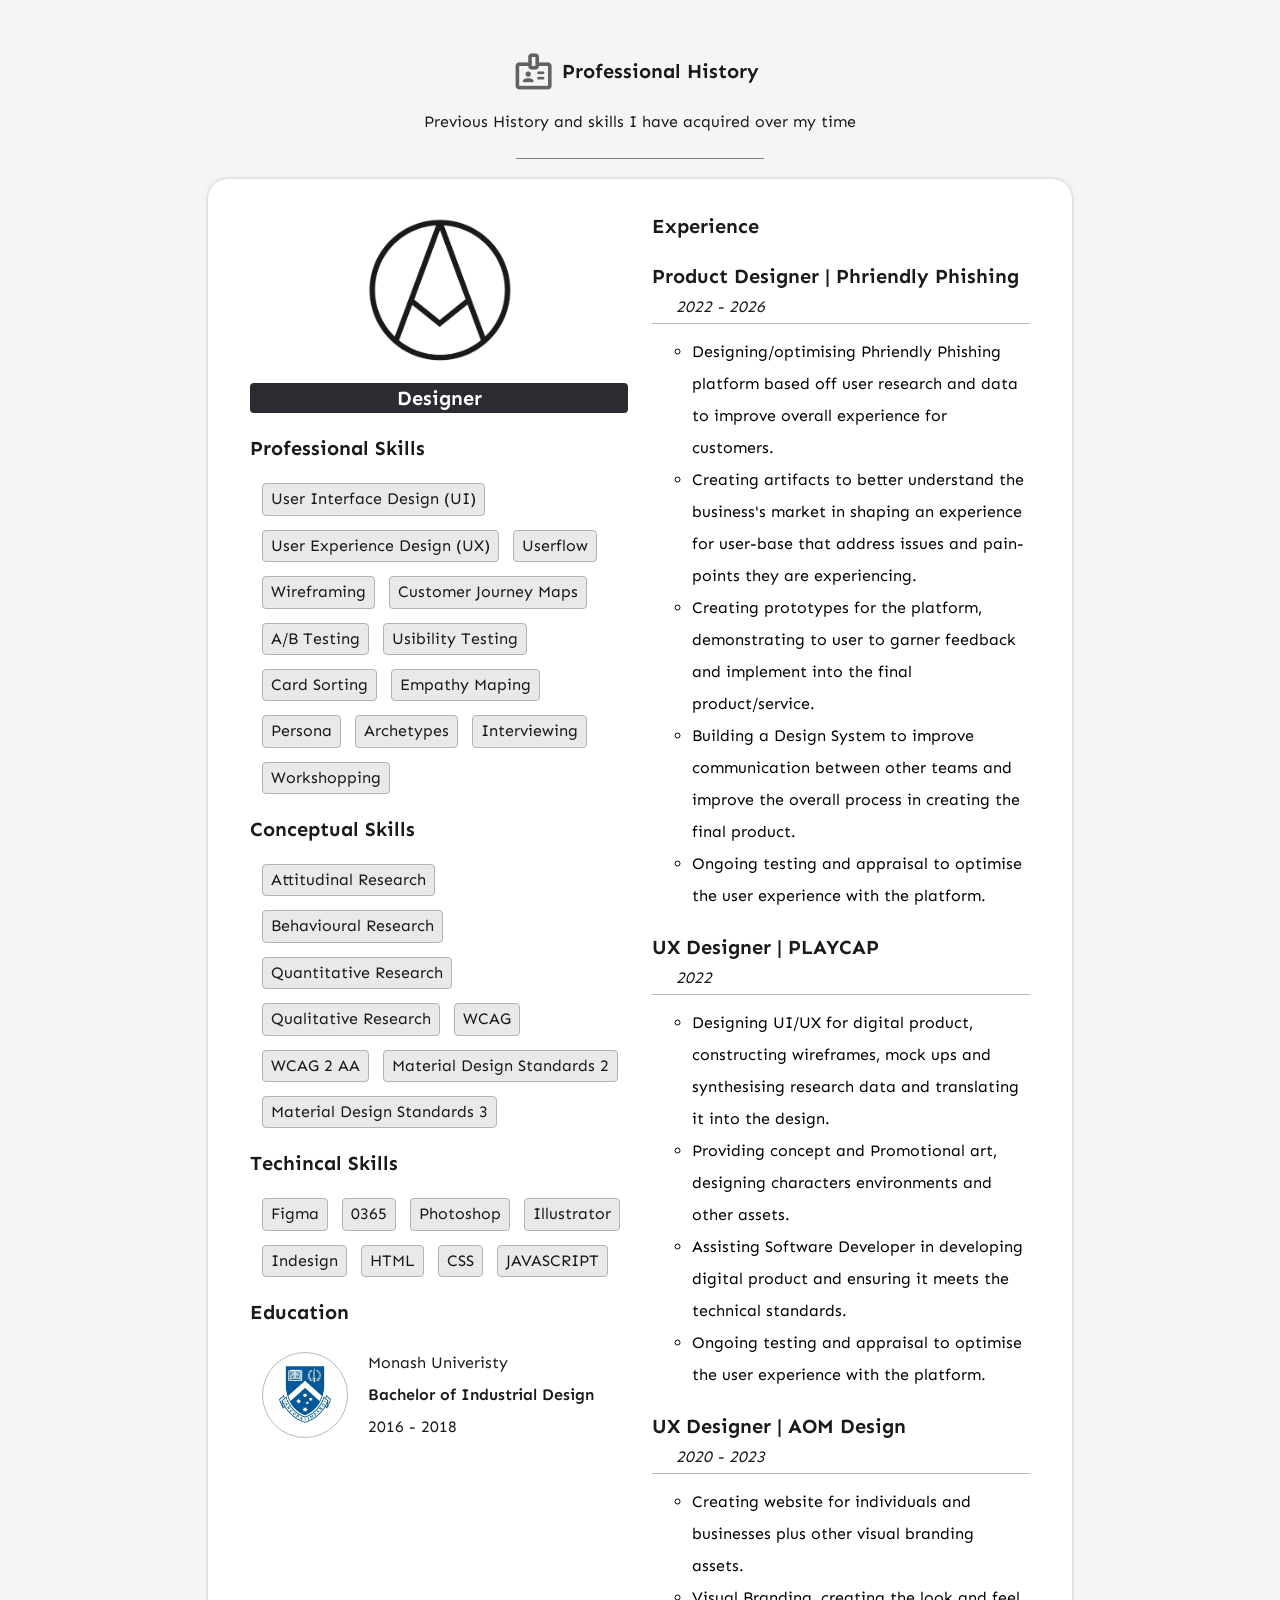
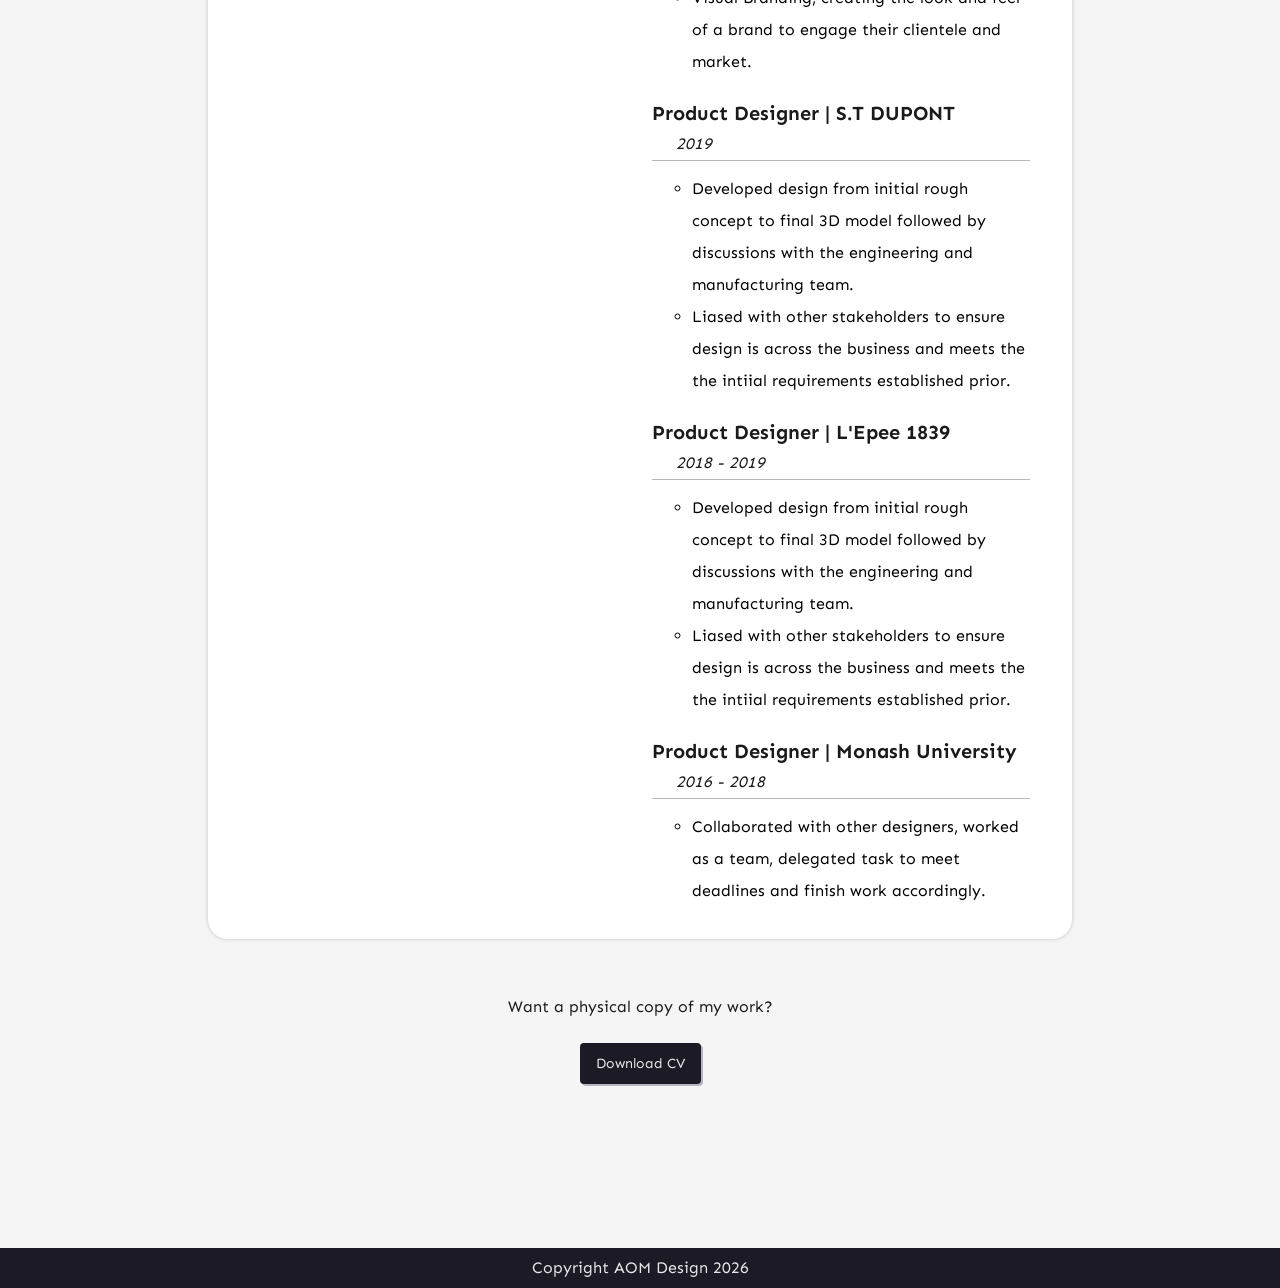
==== commit 7f27fedd: "Update -> Fixed issue Fixed this  (index):10  GET https://aombuild.github.io/Scss/_Global-Variables." ====
--- a/index.html
+++ b/index.html
@@ -7,7 +7,7 @@
 
     <link rel="stylesheet" href="Scss/General-Styling.css">
     <link rel="stylesheet" href="Scss/Component-Styling.css">
-    <link rel="stylesheet" href="Scss/_Global-Variables.scss">
+    
 
     <link href="https://fonts.googleapis.com/css2?family=Material+Symbols+Rounded" rel="stylesheet" /> <!-- Import Material design -->
 
--- a/Scss/General-Styling.css
+++ b/Scss/General-Styling.css
@@ -484,7 +484,6 @@
   display: flex;
   flex-direction: column;
   justify-content: center;
-  cursor: pointer;
 }
 .portfolio-other-work .portfolio-hero-container-small .portfolio-hero-heading:hover {
   background-color: #4e4d55;
@@ -502,6 +501,9 @@
 .portfolio-other-work .portfolio-hero-container-small .portfolio-hero-heading a:active {
   color: rgba(255, 255, 255, 0.8980392157);
   text-shadow: 0px 0px 1px;
+}
+.portfolio-other-work .portfolio-hero-container-small .portfolio-hero-heading {
+  cursor: pointer;
 }
 .portfolio-other-work .portfolio-hero-container-small .portfolio-hero-heading p {
   font-size: 12px;
@@ -515,33 +517,6 @@
   line-height: 16px;
 }
 
-@-webkit-keyframes roleAnimation {
-  0% {
-    transform: translateY(6px);
-  }
-  17% {
-    transform: translateY(-62px);
-  }
-  34% {
-    transform: translateY(-62px);
-  }
-  51% {
-    transform: translateY(-130px);
-  }
-  70% {
-    transform: translateY(-130px);
-  }
-  82% {
-    transform: translateY(-198px);
-  }
-  95% {
-    transform: translateY(-198px);
-  }
-  100% {
-    transform: translateY(-198px);
-  }
-}
-
 @keyframes roleAnimation {
   0% {
     transform: translateY(6px);
@@ -579,16 +554,11 @@
   border-bottom: solid 2px #b6b4c3;
 }
 #role-description .role-wrapper {
-  -webkit-animation-name: roleAnimation;
-          animation-name: roleAnimation;
-  -webkit-animation-duration: 4s;
-          animation-duration: 4s;
-  -webkit-animation-iteration-count: infinite;
-          animation-iteration-count: infinite;
-  -webkit-animation-timing-function: ease-in;
-          animation-timing-function: ease-in;
-  -webkit-animation-direction: initial;
-          animation-direction: initial;
+  animation-name: roleAnimation;
+  animation-duration: 4s;
+  animation-iteration-count: infinite;
+  animation-timing-function: ease-in;
+  animation-direction: initial;
   display: flex;
   flex-direction: column;
   gap: 20px;
@@ -692,5 +662,4 @@
 
 .flex-left {
   flex-direction: row-reverse;
-}
-/*# sourceMappingURL=General-Styling.css.map */+}/*# sourceMappingURL=General-Styling.css.map */
--- a/Scss/Component-Styling.css
+++ b/Scss/Component-Styling.css
@@ -57,7 +57,6 @@
   border-radius: 4px;
   font-size: 14px;
   padding: 4px 8px;
-  min-width: -webkit-fit-content;
   min-width: -moz-fit-content;
   min-width: fit-content;
 }
@@ -141,8 +140,7 @@
   max-width: 800px;
   width: 80%;
   height: 80%;
-  -webkit-clip-path: border-box;
-          clip-path: border-box;
+  clip-path: border-box;
   border-radius: 8px;
   overflow: hidden;
 }
@@ -243,5 +241,4 @@
   max-width: 80%;
   max-height: 80%;
   border-radius: 8px;
-}
-/*# sourceMappingURL=Component-Styling.css.map */+}/*# sourceMappingURL=Component-Styling.css.map */
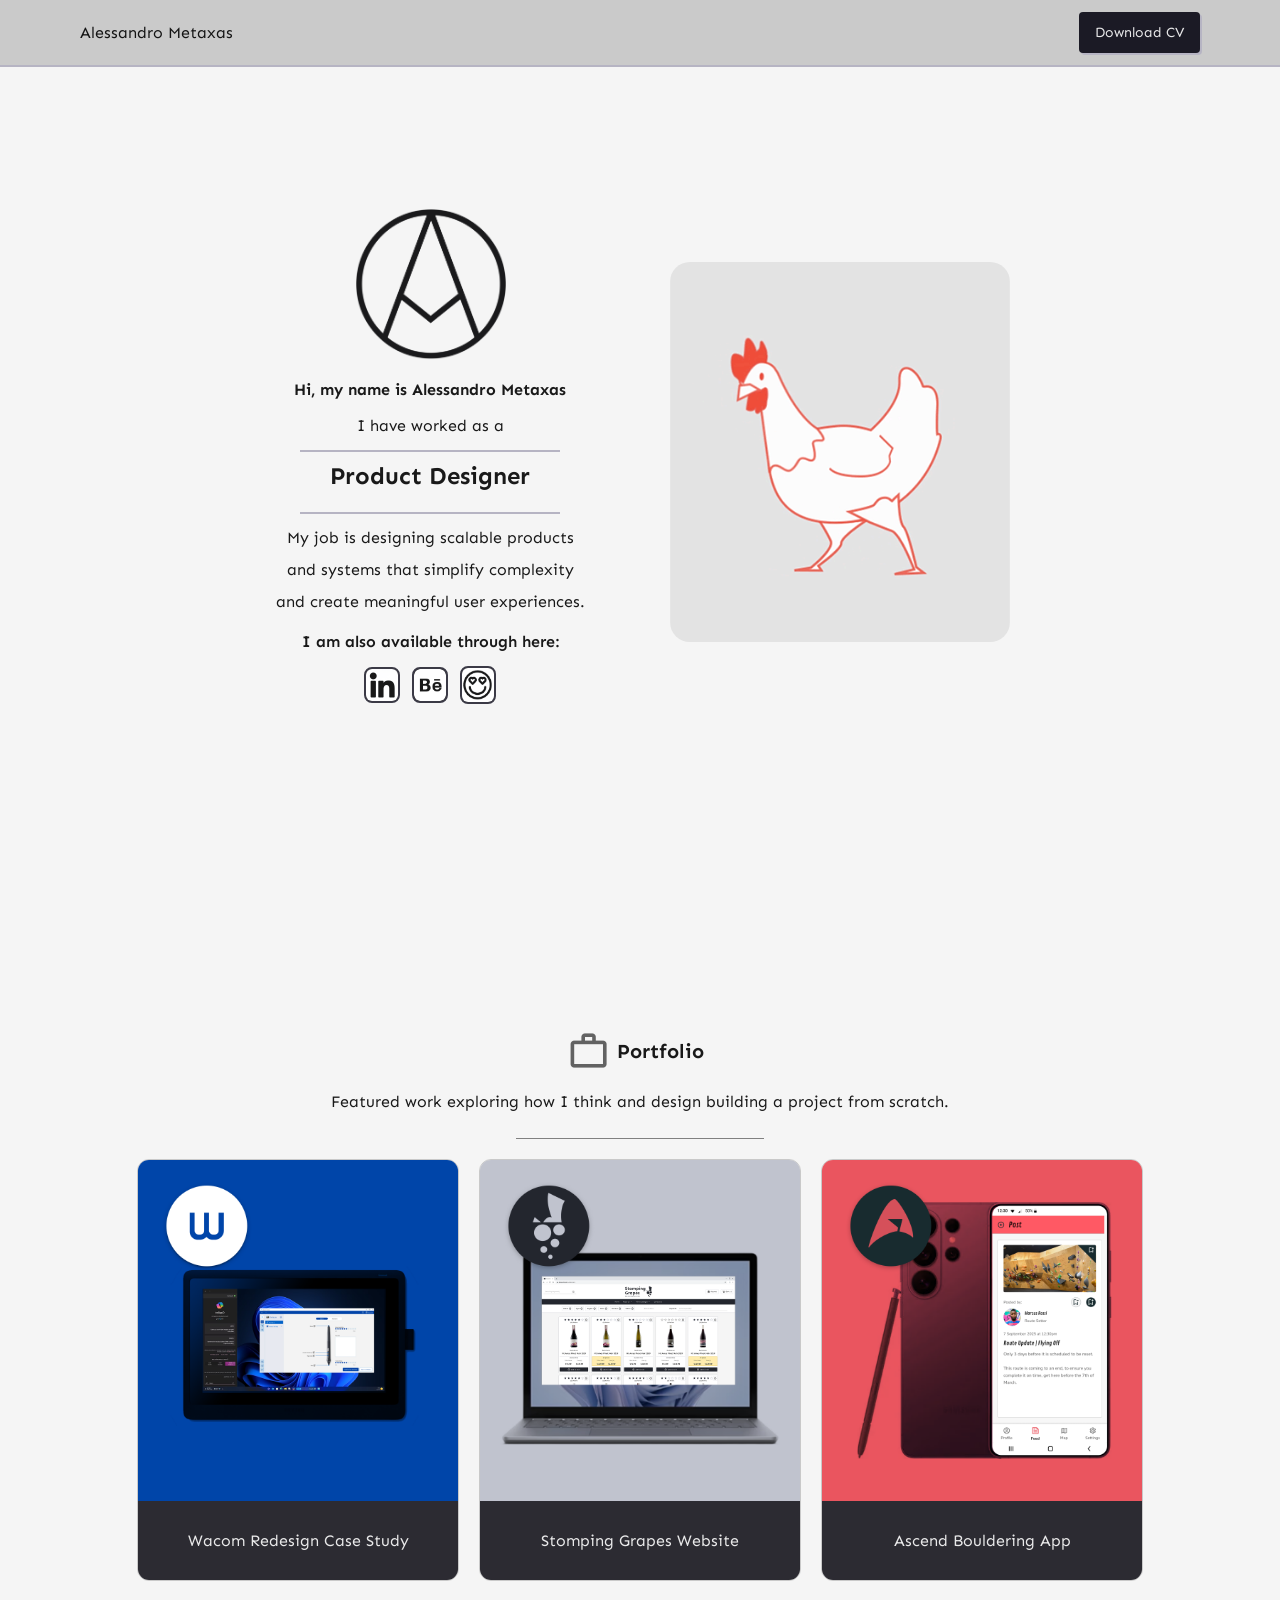
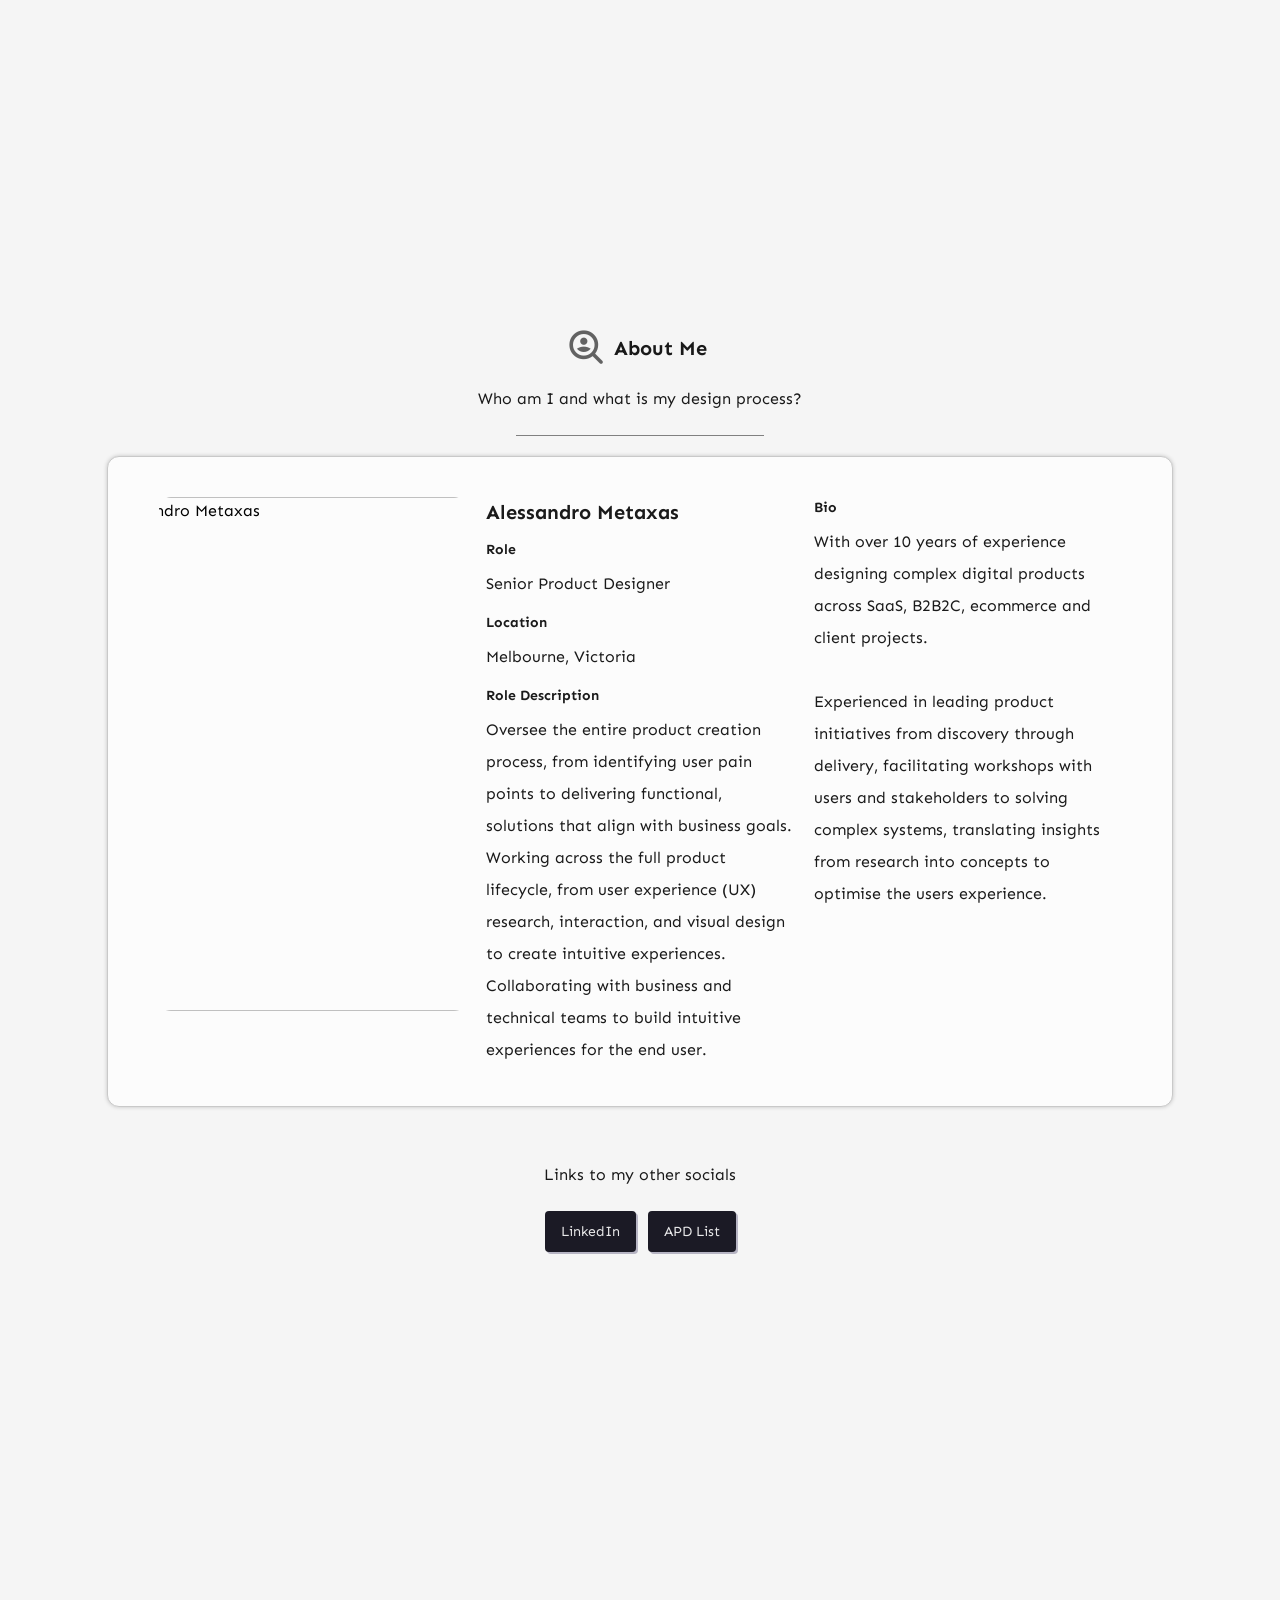
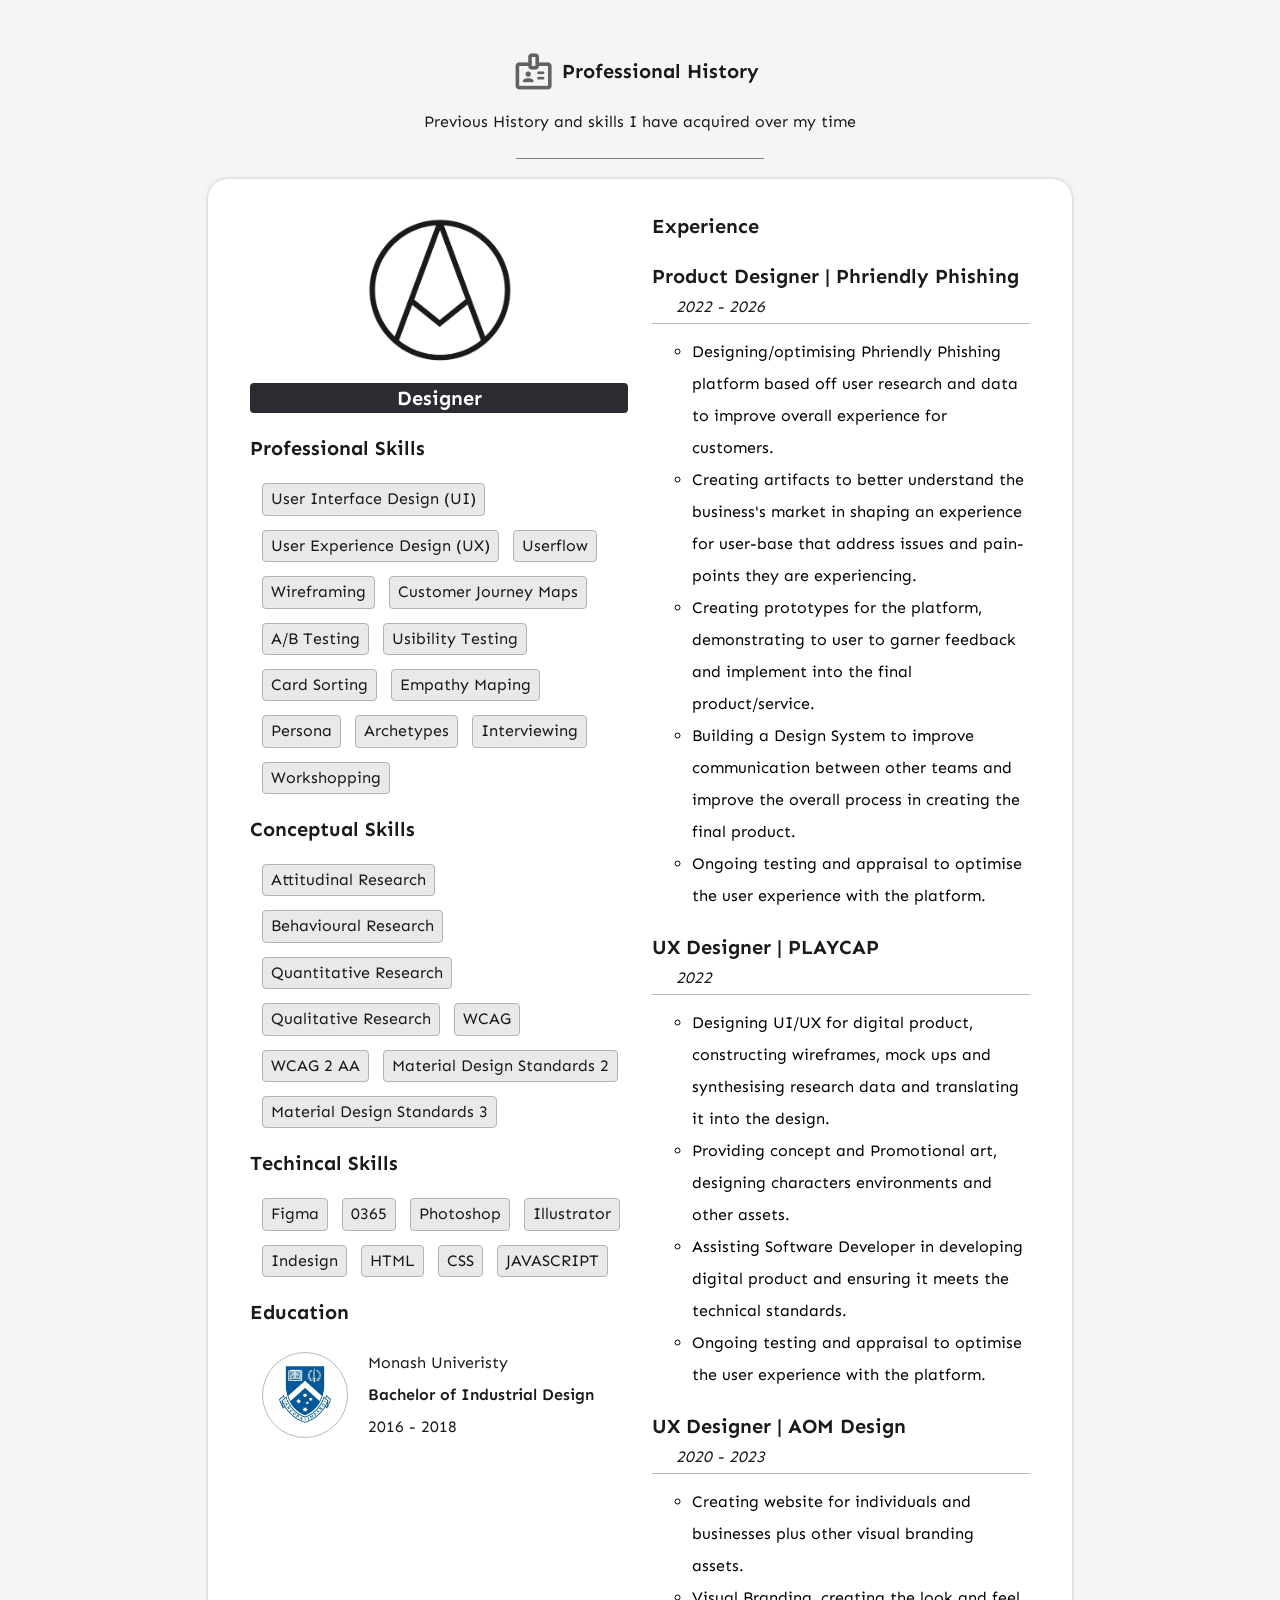
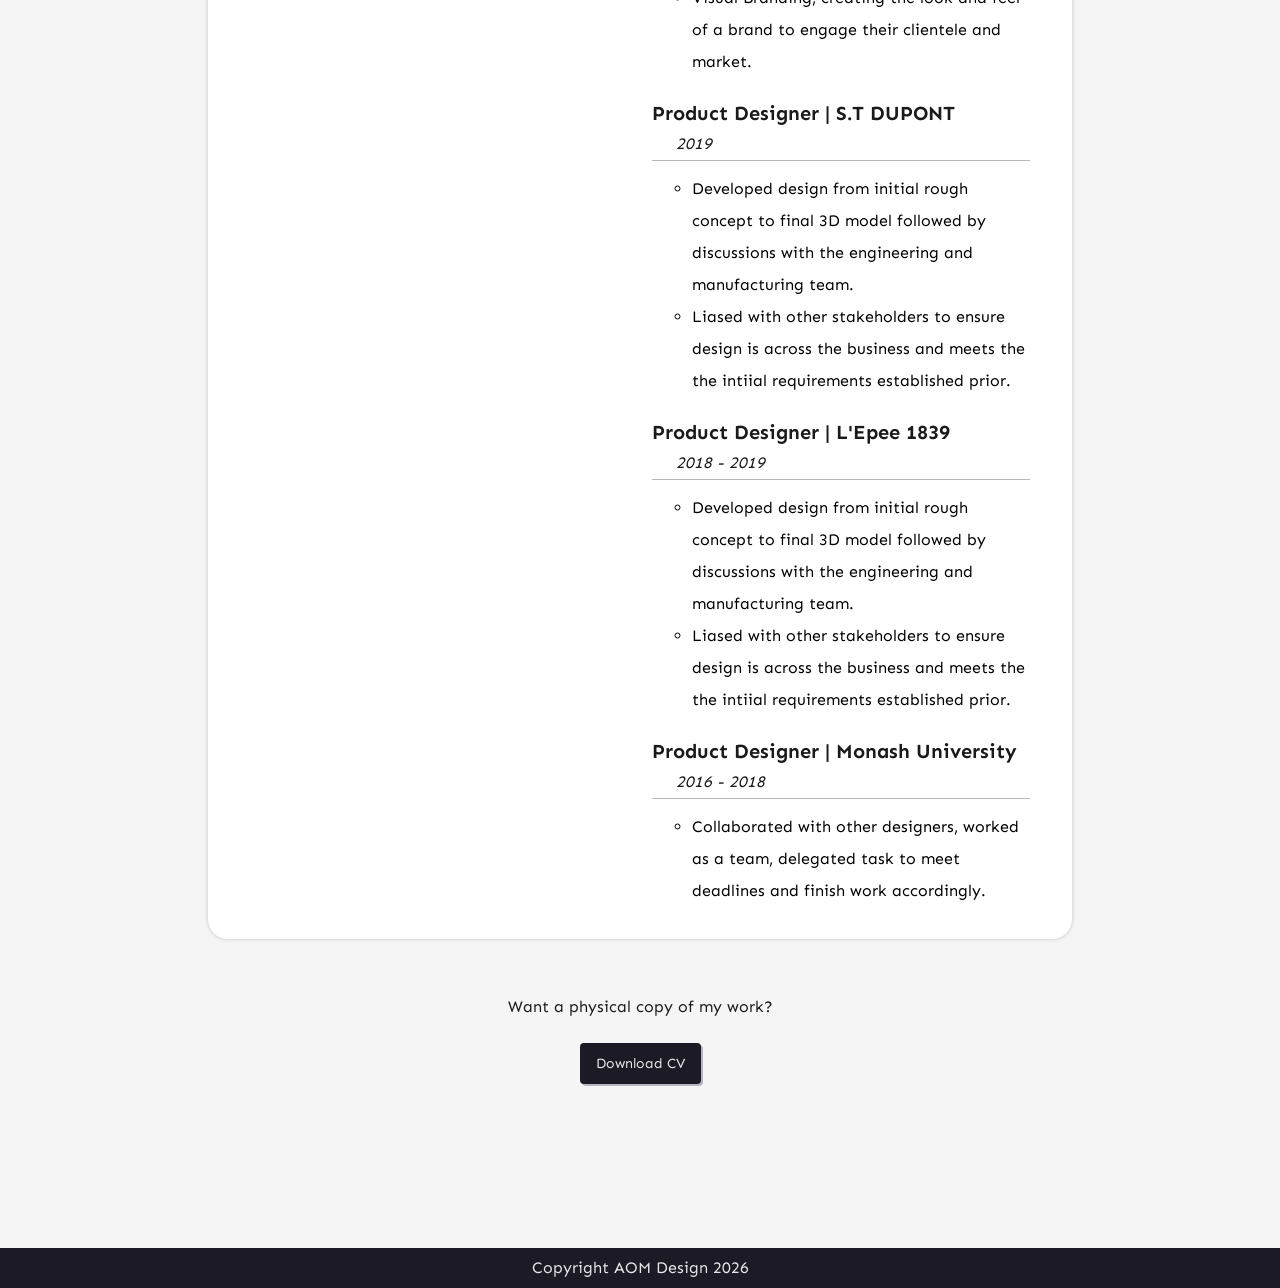
==== commit 3ac56aaa: "Update index.html" ====
--- a/index.html
+++ b/index.html
@@ -7,6 +7,7 @@
 
     <link rel="stylesheet" href="Scss/General-Styling.css">
     <link rel="stylesheet" href="Scss/Component-Styling.css">
+    
     
 
     <link href="https://fonts.googleapis.com/css2?family=Material+Symbols+Rounded" rel="stylesheet" /> <!-- Import Material design -->
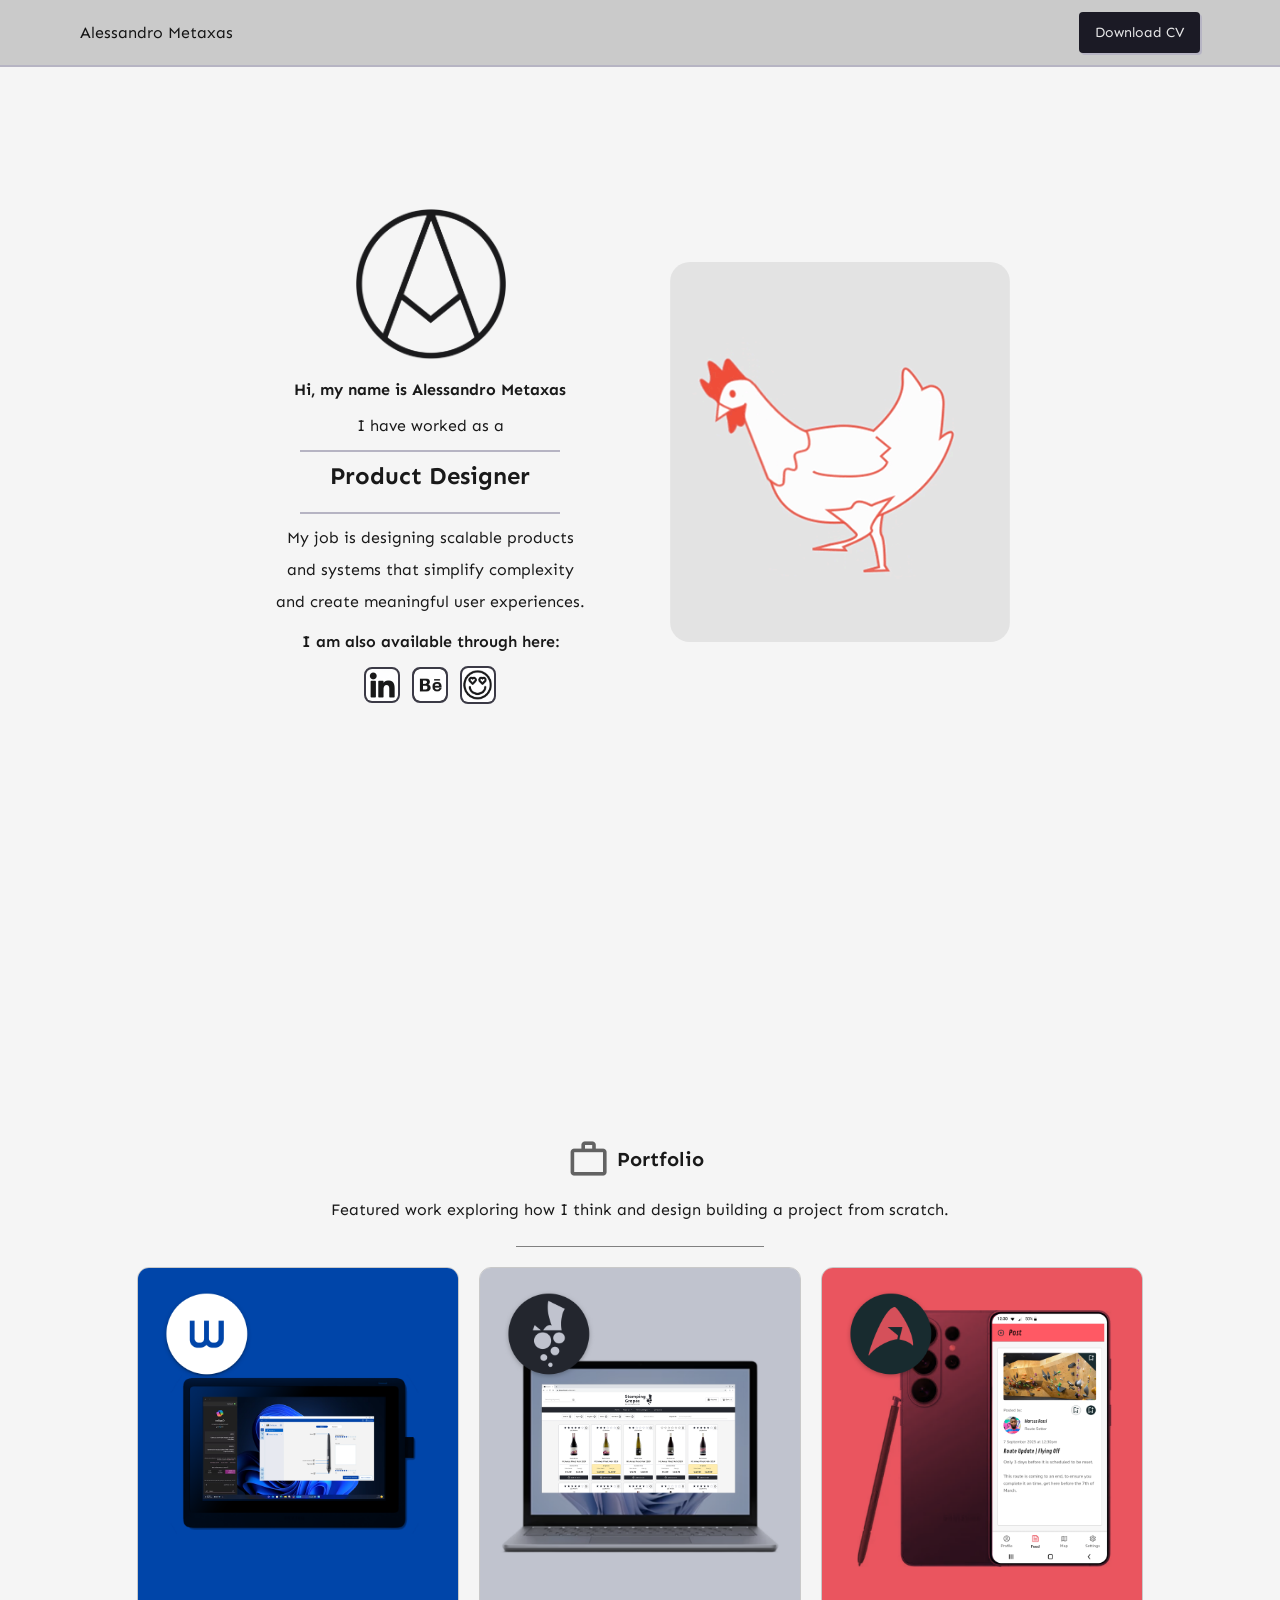
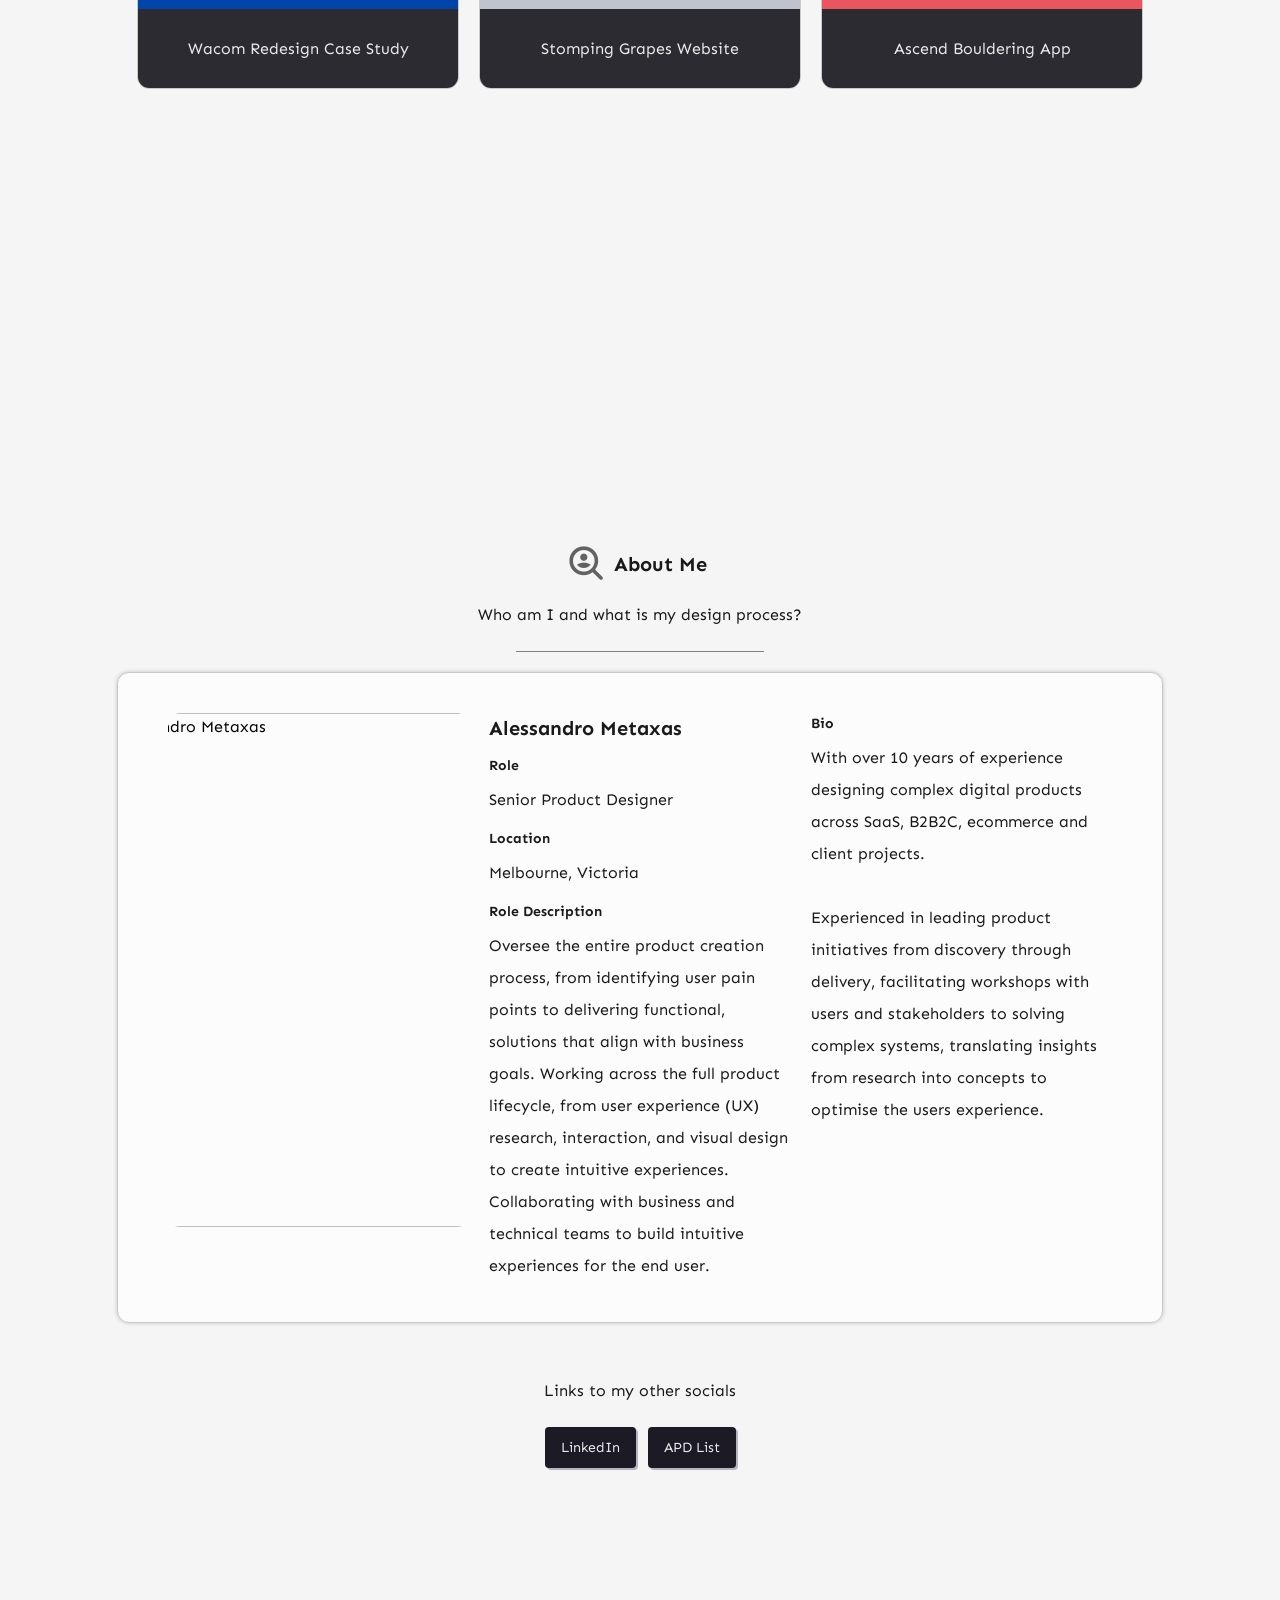
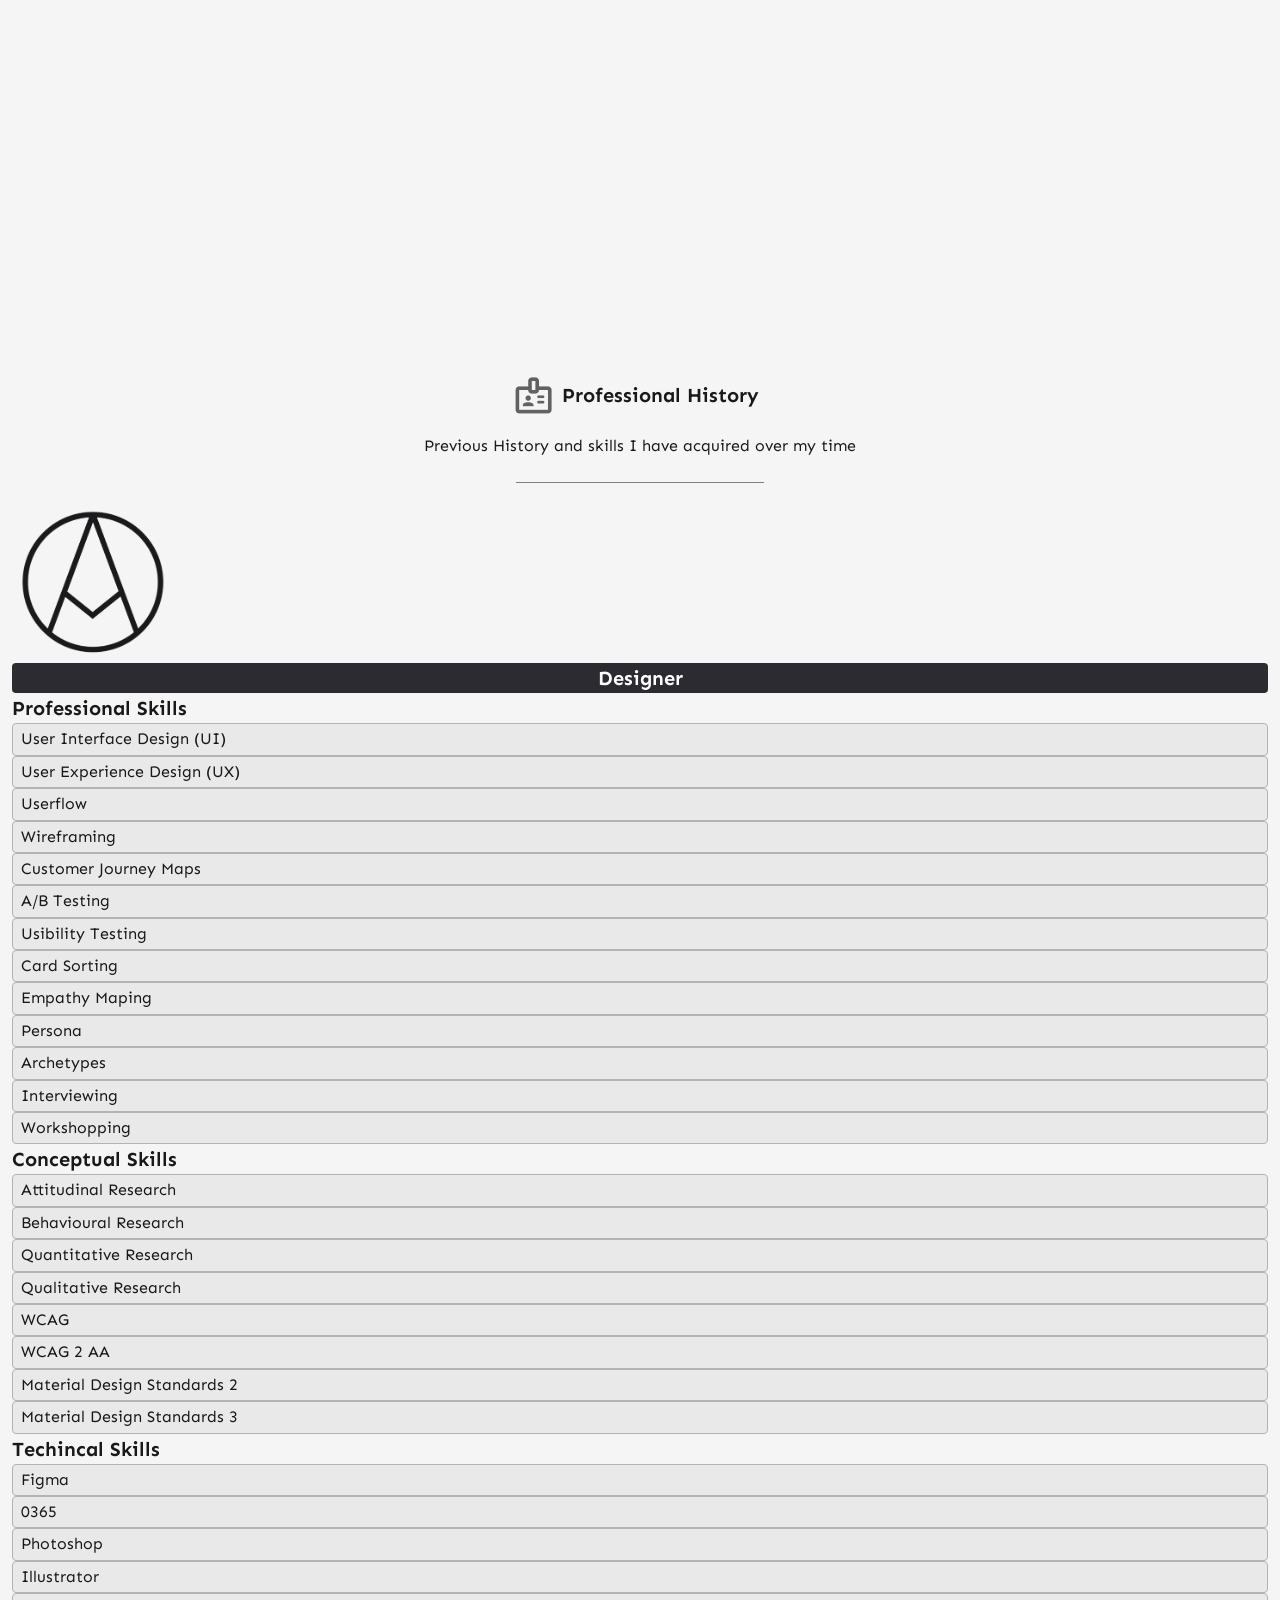
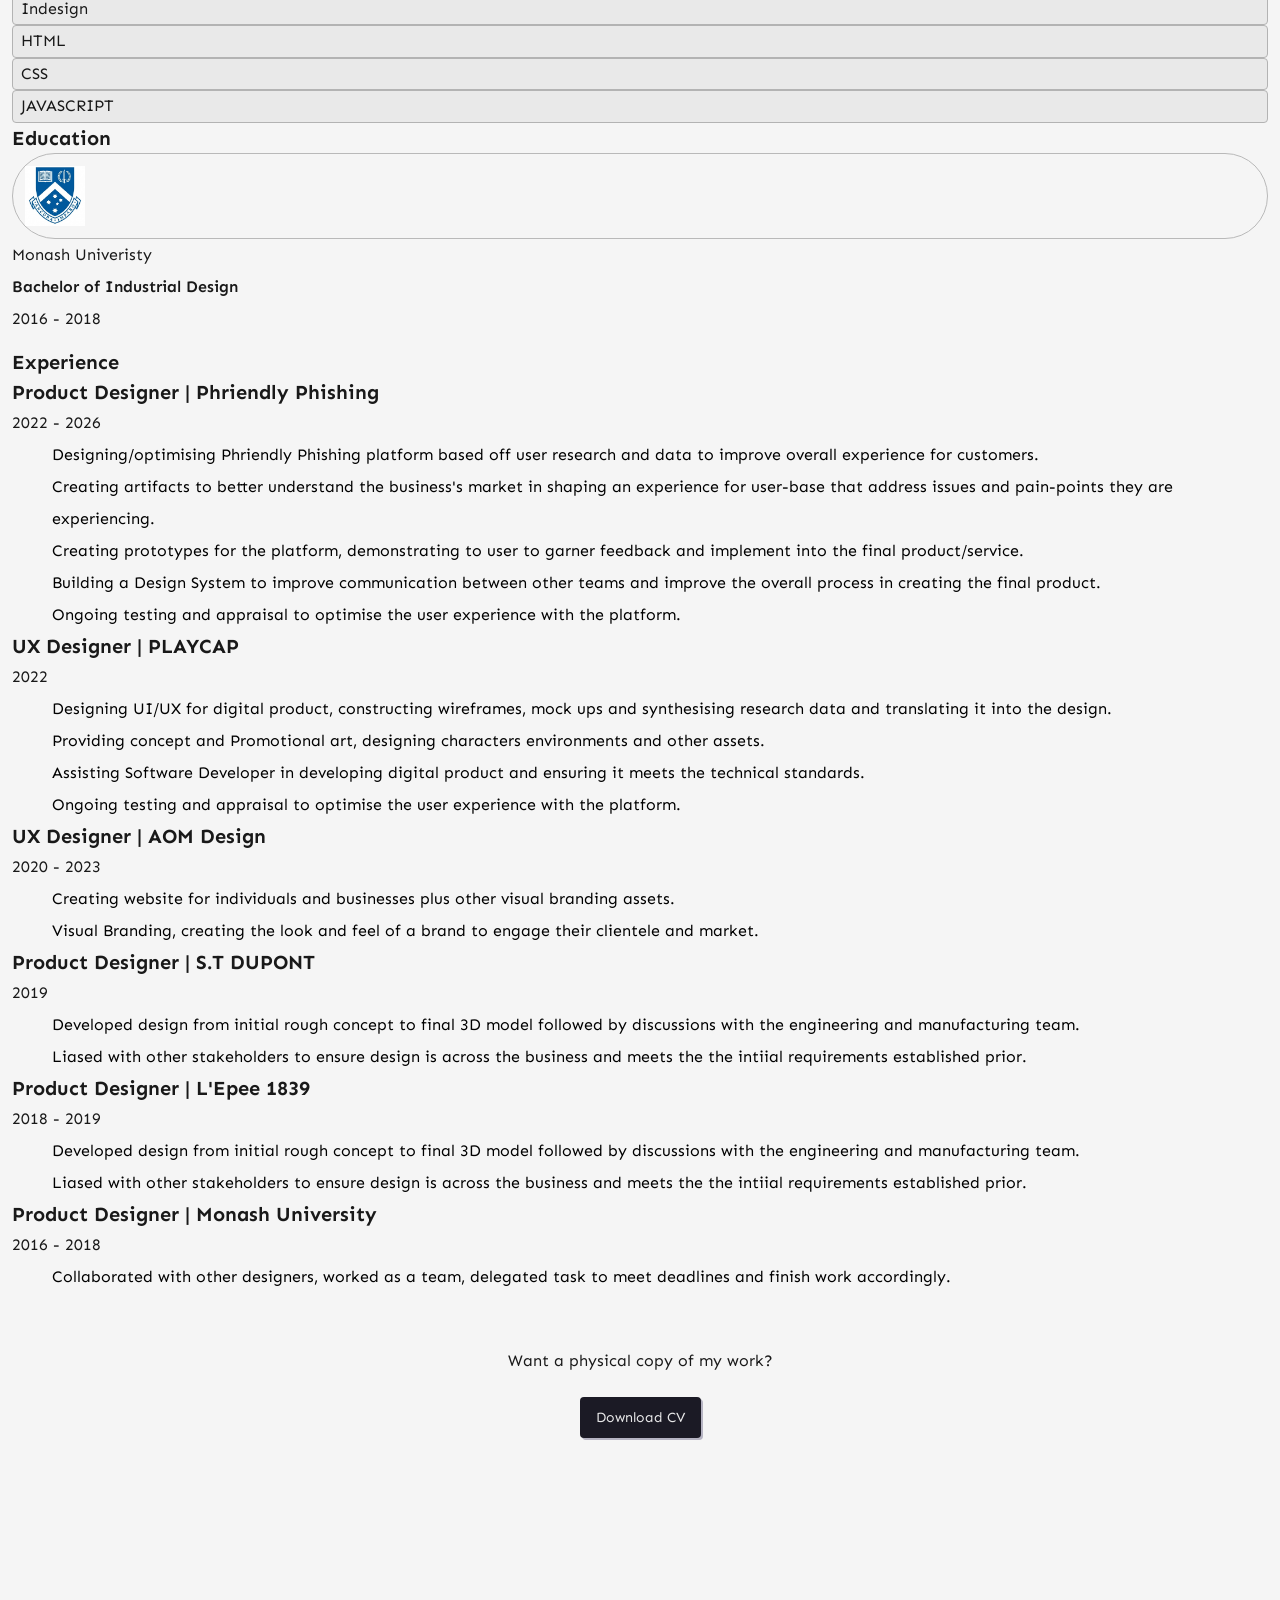
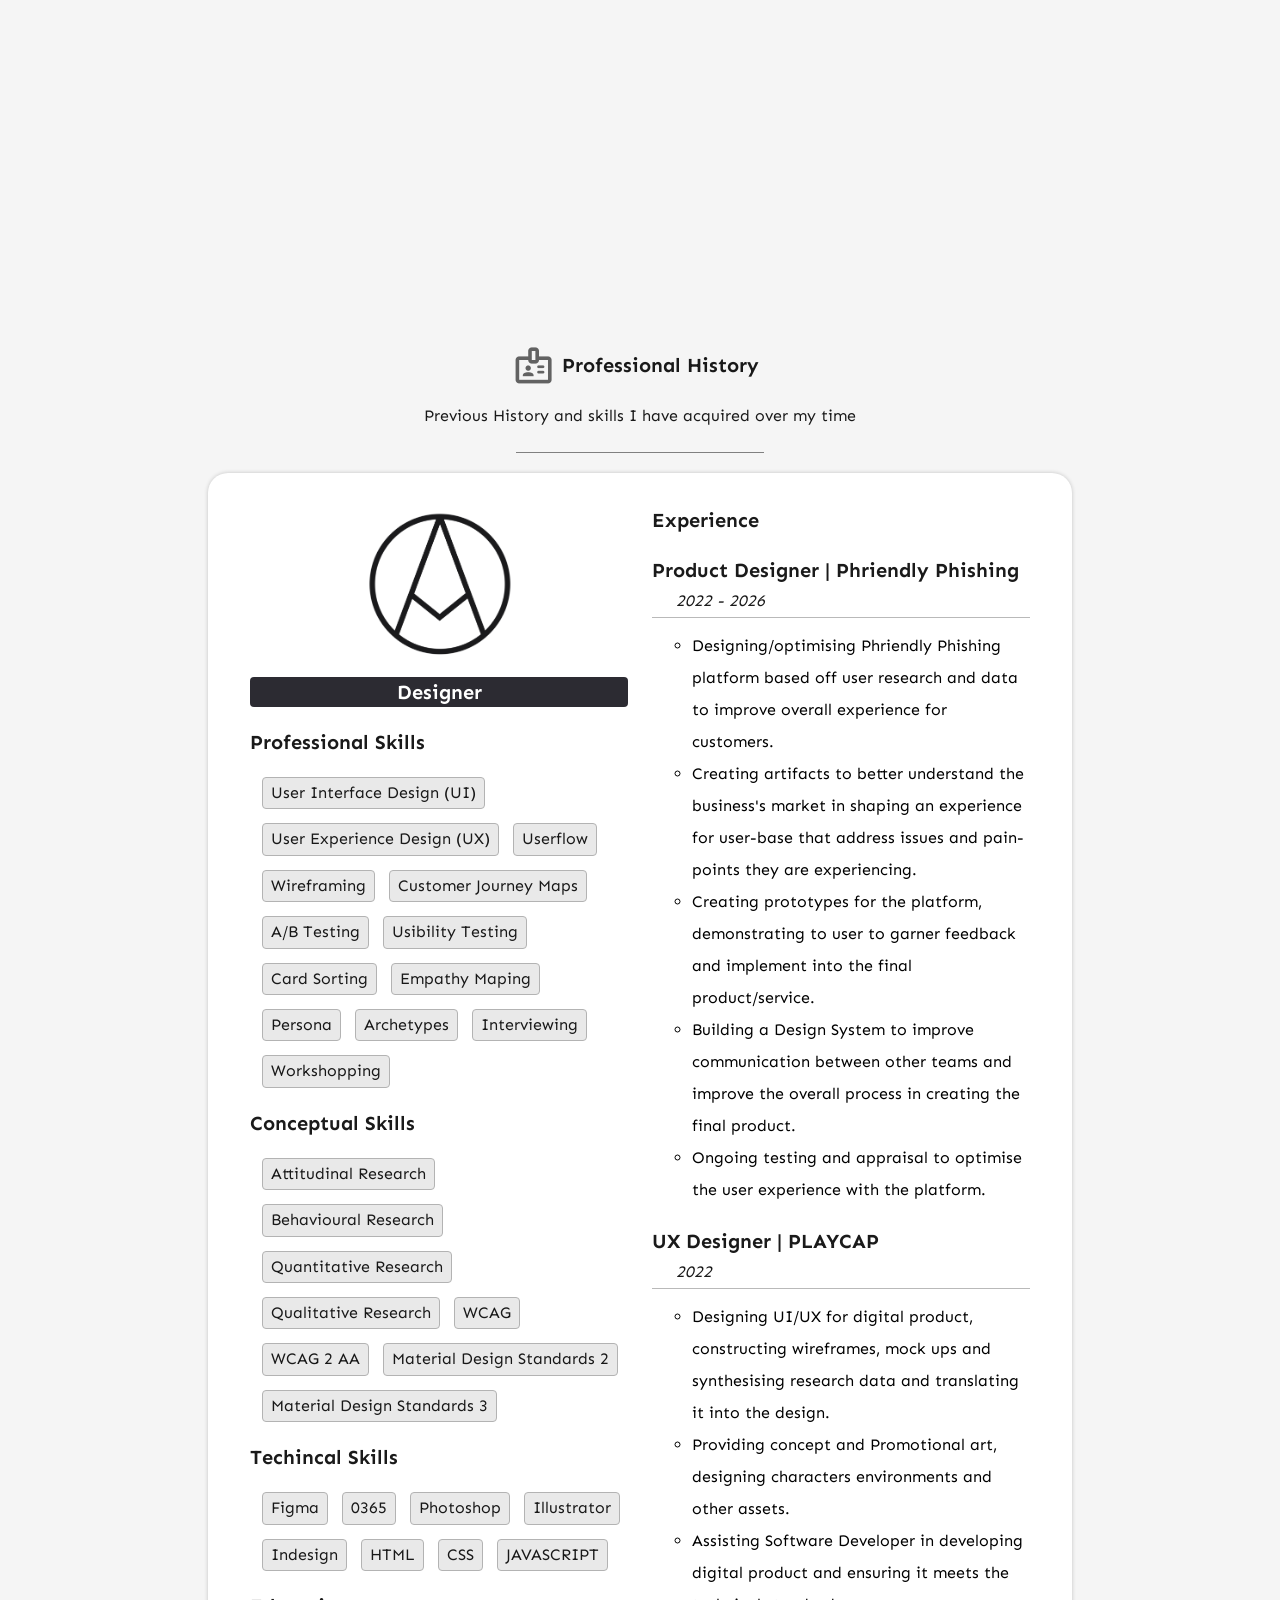
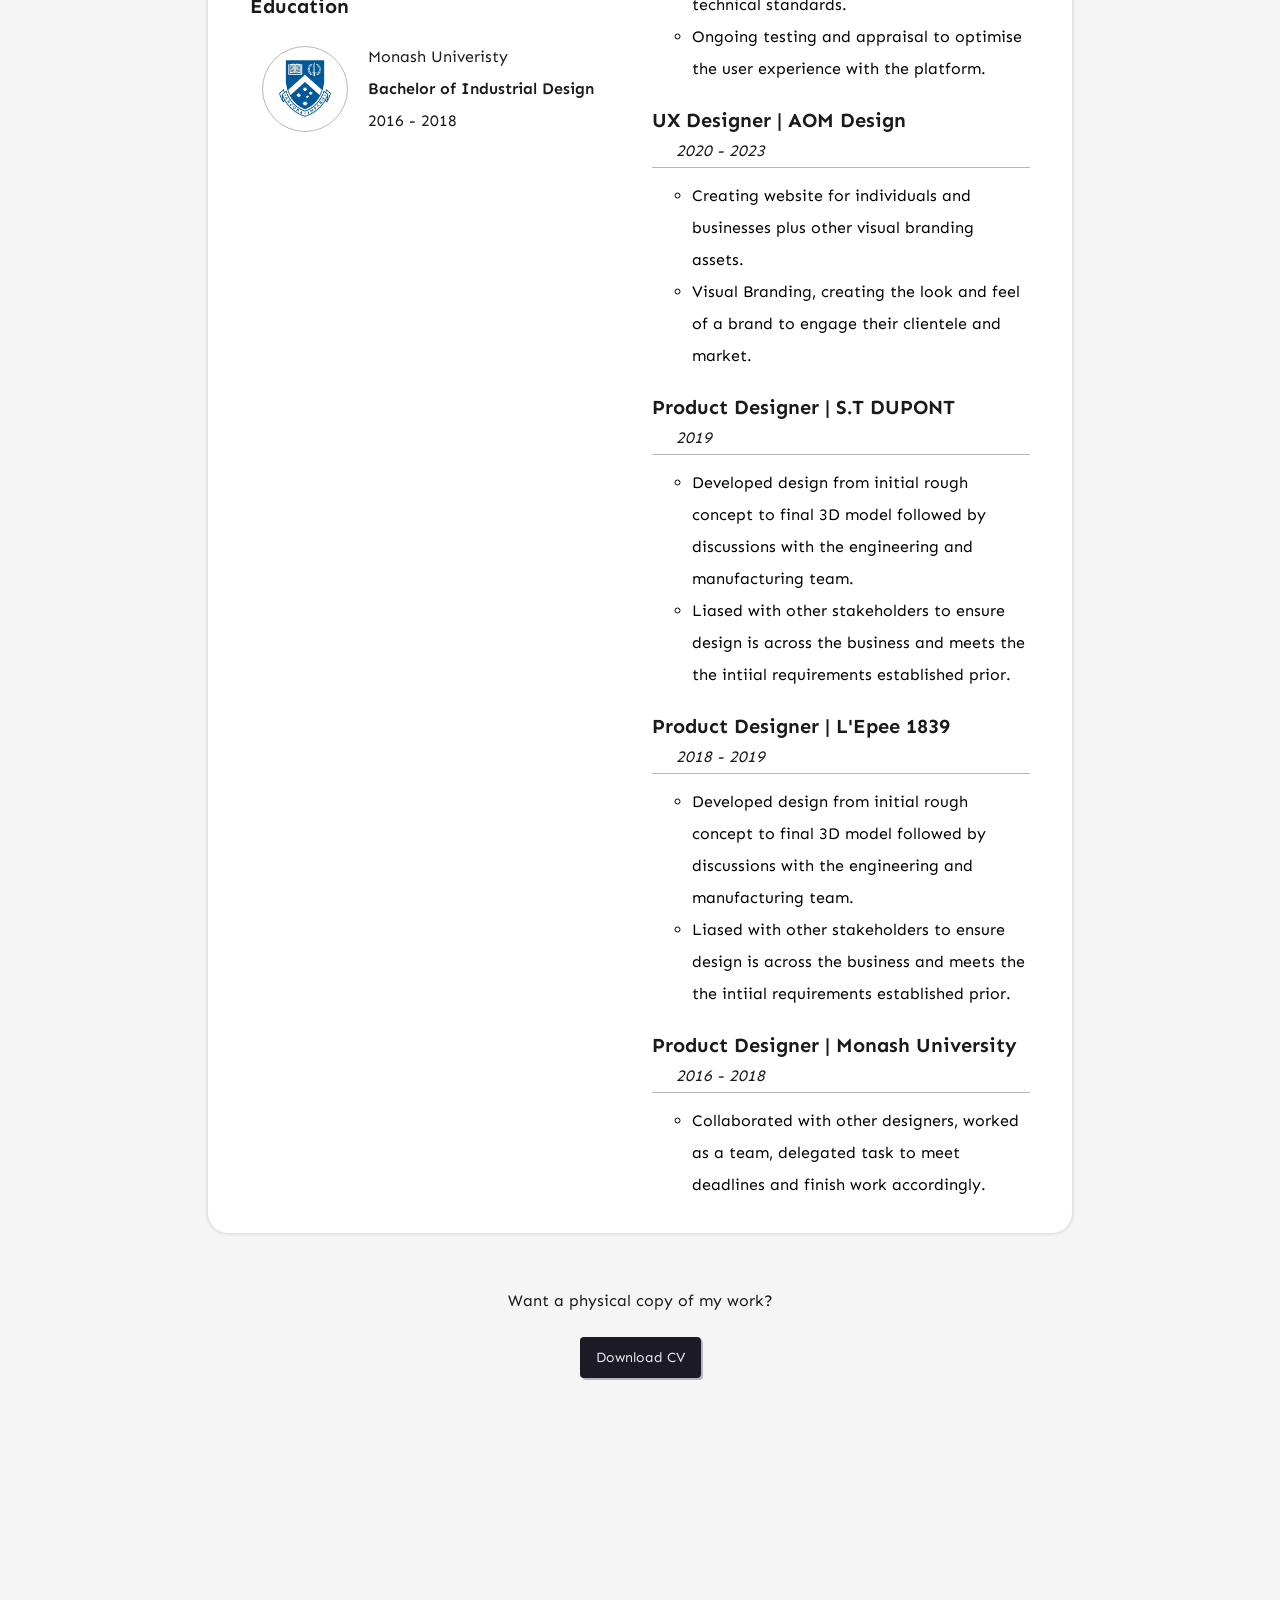
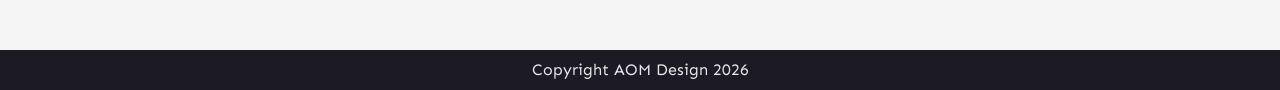
==== commit e2582636: "Update index.html" ====
--- a/index.html
+++ b/index.html
@@ -177,7 +177,7 @@
             <div class="border-line"></div>
         </div>
 
-        <div class="pf-container">
+        <div style="display: flex; flex-direction: column; justify-content: space-between; gap: 12px; width: 100%;">
 
             <div class="pf-column">
                 
@@ -188,6 +188,11 @@
                         <h1 style="color: white;">Designer</h1>
                     </div>
                 </div>
+                
+                <div>
+
+                </div>
+                
                 
                 
                 <h1>Professional Skills</h1>
@@ -448,6 +453,293 @@
 
             <div class="CTA-button">
                 
+                <div class="cv-button"></div>
+            </div>
+        </div>    
+
+    </section>
+
+
+    <section class="vertical-align " name="Professional History">
+
+        <div class="heading-div">
+            
+            <h1><span class="material-symbols-Rounded heading-icon no-copy">Badge</span>Professional History</h1>
+            <p>Previous History and skills I have acquired over my time</p>
+            <div class="border-line"></div>
+        </div>
+
+        <div class="pf-container">
+
+            <div class="pf-column">
+                
+                <div class="pf-align-center">
+
+                    <img src="Resources/Branding/logo-dark-transparent.png" alt="" style="width: 160px;">
+                    <div style="display: flex; flex-direction: column; align-items: center; width: 100%; background-color: #2c2b32; border-radius: 4px;">
+                        <h1 style="color: white;">Designer</h1>
+                    </div>
+                </div>
+                
+                
+                <h1>Professional Skills</h1>
+
+                <div class="skills-tag">
+
+                    <div class="tag">
+                        <p class>User Interface Design (UI)</p>
+                    </div>
+                    <div class="tag">
+                        <p class>User Experience Design (UX)</p>
+                    </div>
+                    <div class="tag">
+                        <p class>Userflow</p>
+                    </div>
+                    <div class="tag">
+                        <p class>Wireframing</p>
+                    </div>
+                    <div class="tag">
+                        <p class>Customer Journey Maps</p>
+                    </div>
+                    <div class="tag">
+                        <p class>A/B Testing</p>
+                    </div>
+                    <div class="tag">
+                        <p class>Usibility Testing</p>
+                    </div>
+                    <div class="tag">
+                        <p class>Card Sorting</p>
+                    </div>
+                    <div class="tag">
+                        <p class>Empathy Maping</p>
+                    </div>
+                    <div class="tag">
+                        <p class>Persona</p>
+                    </div>
+                    <div class="tag">
+                        <p class>Archetypes</p>
+                    </div>
+                    <div class="tag">
+                        <p class>Interviewing</p>
+                    </div>
+                    <div class="tag">
+                        <p class>Workshopping</p>
+                    </div>
+                </div>
+
+                <h1>Conceptual Skills</h1>
+
+                <div class="skills-tag">
+
+                    <div class="tag">
+                        <p class>Attitudinal Research</p>
+                    </div>
+                    <div class="tag">
+                        <p class>Behavioural Research</p>
+                    </div>
+                    <div class="tag">
+                        <p class>Quantitative Research</p>
+                    </div>
+                    <div class="tag">
+                        <p class>Qualitative Research</p>
+                    </div>
+                    <div class="tag">
+                        <p class>WCAG</p>
+                    </div>
+                    <div class="tag">
+                        <p class>WCAG 2 AA</p>
+                    </div>
+                    <div class="tag">
+                        <p class>Material Design Standards 2</p>
+                    </div>
+                    <div class="tag">
+                        <p>Material Design Standards 3</p>
+                    </div>
+                </div>
+
+                <h1>Techincal Skills</h1>
+
+                <div class="skills-tag">
+
+                    <div class="tag">
+                        <p class>Figma</p>
+                    </div>
+                    <div class="tag">
+                        <p class>0365</p>
+                    </div>
+                    <div class="tag">
+                        <p class>Photoshop</p>
+                    </div>
+                    <div class="tag">
+                        <p class>Illustrator</p>
+                    </div>
+                    <div class="tag">
+                        <p class>Indesign</p>
+                    </div>
+                    <div class="tag">
+                        <p class>HTML</p>
+                    </div>
+                    <div class="tag">
+                        <p class>CSS</p>
+                    </div>
+                    <div class="tag">
+                        <p class>JAVASCRIPT</p>
+                    </div>
+                </div>
+
+                <h1> Education</h1>
+
+                <div class="skills-text">
+
+                    <div style="border-radius: 10000px; border: solid 1px #b9b9b9; overflow: hidden; padding: 12px;">
+                        <img style="height: 60px;" src="Resources/Branding/monash.png" alt="monash Univeristy">
+                    </div>
+                    <p>Monash Univeristy <br>
+                        <span class="bolden-text">Bachelor of Industrial Design </span><br>
+                        2016 - 2018
+                    </p>
+                </div>
+
+            </div>
+
+            <div class="pf-column">
+
+                <h1>Experience </h1>
+
+                <div class="experience-text"> <!-- PHRIENDLY PHISHING -->
+                    
+                    <h1>Product Designer | Phriendly Phishing</h1>
+                    <p>2022 - 2026</p>
+                    <ul>
+                        <li>
+                            Designing/optimising Phriendly Phishing platform based off user research and 
+                            data to improve overall experience for customers.
+                        </li>
+
+                        <li>
+                            Creating artifacts to better understand the business's market in shaping an 
+                            experience for user-base that address issues and pain-points they are experiencing.
+                        </li>
+
+                        <li> 
+                            Creating prototypes for the platform, demonstrating to user to garner feedback and 
+                            implement into the final product/service.
+                        </li>
+
+                        <li> 
+                            Building a Design System to improve communication between other teams and improve the 
+                            overall process in creating the final product.
+                        </li>
+
+                        <li> 
+                            Ongoing testing and appraisal to optimise the user experience with the platform.
+                        </li>
+                    </ul>
+
+                </div>
+
+                <div class="experience-text"> <!-- PLAYCAP -->
+                    
+                    <h1>UX Designer | PLAYCAP</h1>
+                    <p>2022</p>
+                    <ul>
+                        <li>
+                            Designing UI/UX for digital product, constructing wireframes, mock ups and synthesising 
+                            research data and translating it into the design.
+                        </li>
+
+                        <li> 
+                            Providing concept and Promotional art, designing characters environments and other assets.
+                        </li>
+
+                        <li> 
+                            Assisting Software Developer in developing digital product and ensuring it meets the technical 
+                            standards.
+                        </li>
+
+                        <li> 
+                            Ongoing testing and appraisal to optimise the user experience with the platform.
+                        </li>
+                    </ul>
+
+                </div>
+
+                <div class="experience-text"> <!-- AOM Design -->
+                    
+                    <h1>UX Designer | AOM Design</h1>
+                    <p>2020 - 2023</p>
+                    <ul>
+                        <li>
+                            Creating website for individuals and businesses plus other visual branding assets.
+                        </li>
+
+                        <li> 
+                            Visual Branding, creating the look and feel of a brand to engage their clientele and
+                            market.
+                        </li>
+                    </ul>
+
+                </div>
+
+                <div class="experience-text"> <!-- S.T DUPONT -->
+                    
+                    <h1>Product Designer | S.T DUPONT</h1>
+                    <p>2019</p>
+                    <ul>
+                        <li>
+                            Developed design from initial rough concept to final 3D model followed by discussions
+                            with the engineering and manufacturing team.
+                        </li>
+
+                        <li> 
+                            Liased with other stakeholders to ensure design is across the business and meets the 
+                            the intiial requirements established prior.
+                        </li>
+                    </ul>
+
+                </div>
+
+                <div class="experience-text"> <!-- L EPEE --> 
+                    
+                    <h1>Product Designer | L'Epee 1839</h1>
+                    <p>2018 - 2019</p>
+                    <ul>
+                        <li>
+                            Developed design from initial rough concept to final 3D model followed by discussions
+                            with the engineering and manufacturing team.
+                        </li>
+
+                        <li> 
+                            Liased with other stakeholders to ensure design is across the business and meets the 
+                            the intiial requirements established prior.
+                        </li>
+                    </ul>
+
+                </div>
+
+                <div class="experience-text"> <!-- Monash University -->
+                    
+                    <h1>Product Designer | Monash University</h1>
+                    <p>2016 - 2018</p>
+                    <ul>
+                        <li>
+                            Collaborated with other designers, worked as a team, delegated task to meet
+                            deadlines and finish work accordingly.
+                        </li>
+                        
+                    </ul>
+
+                </div>
+
+            </div>
+        </div>
+
+        <div class="CTA-context">
+
+            <p >Want a physical copy of my work?</p>
+
+            <div class="CTA-button">
+                
                 <div class="cv-button"></siv>
             </div>
         </div>    
--- a/Scss/General-Styling.css
+++ b/Scss/General-Styling.css
@@ -15,7 +15,9 @@
 }
 
 section {
-  padding: 200px 200px 92px;
+  box-sizing: border-box;
+  padding: 200px 12px;
+  width: 100%;
 }
 
 .no-copy {
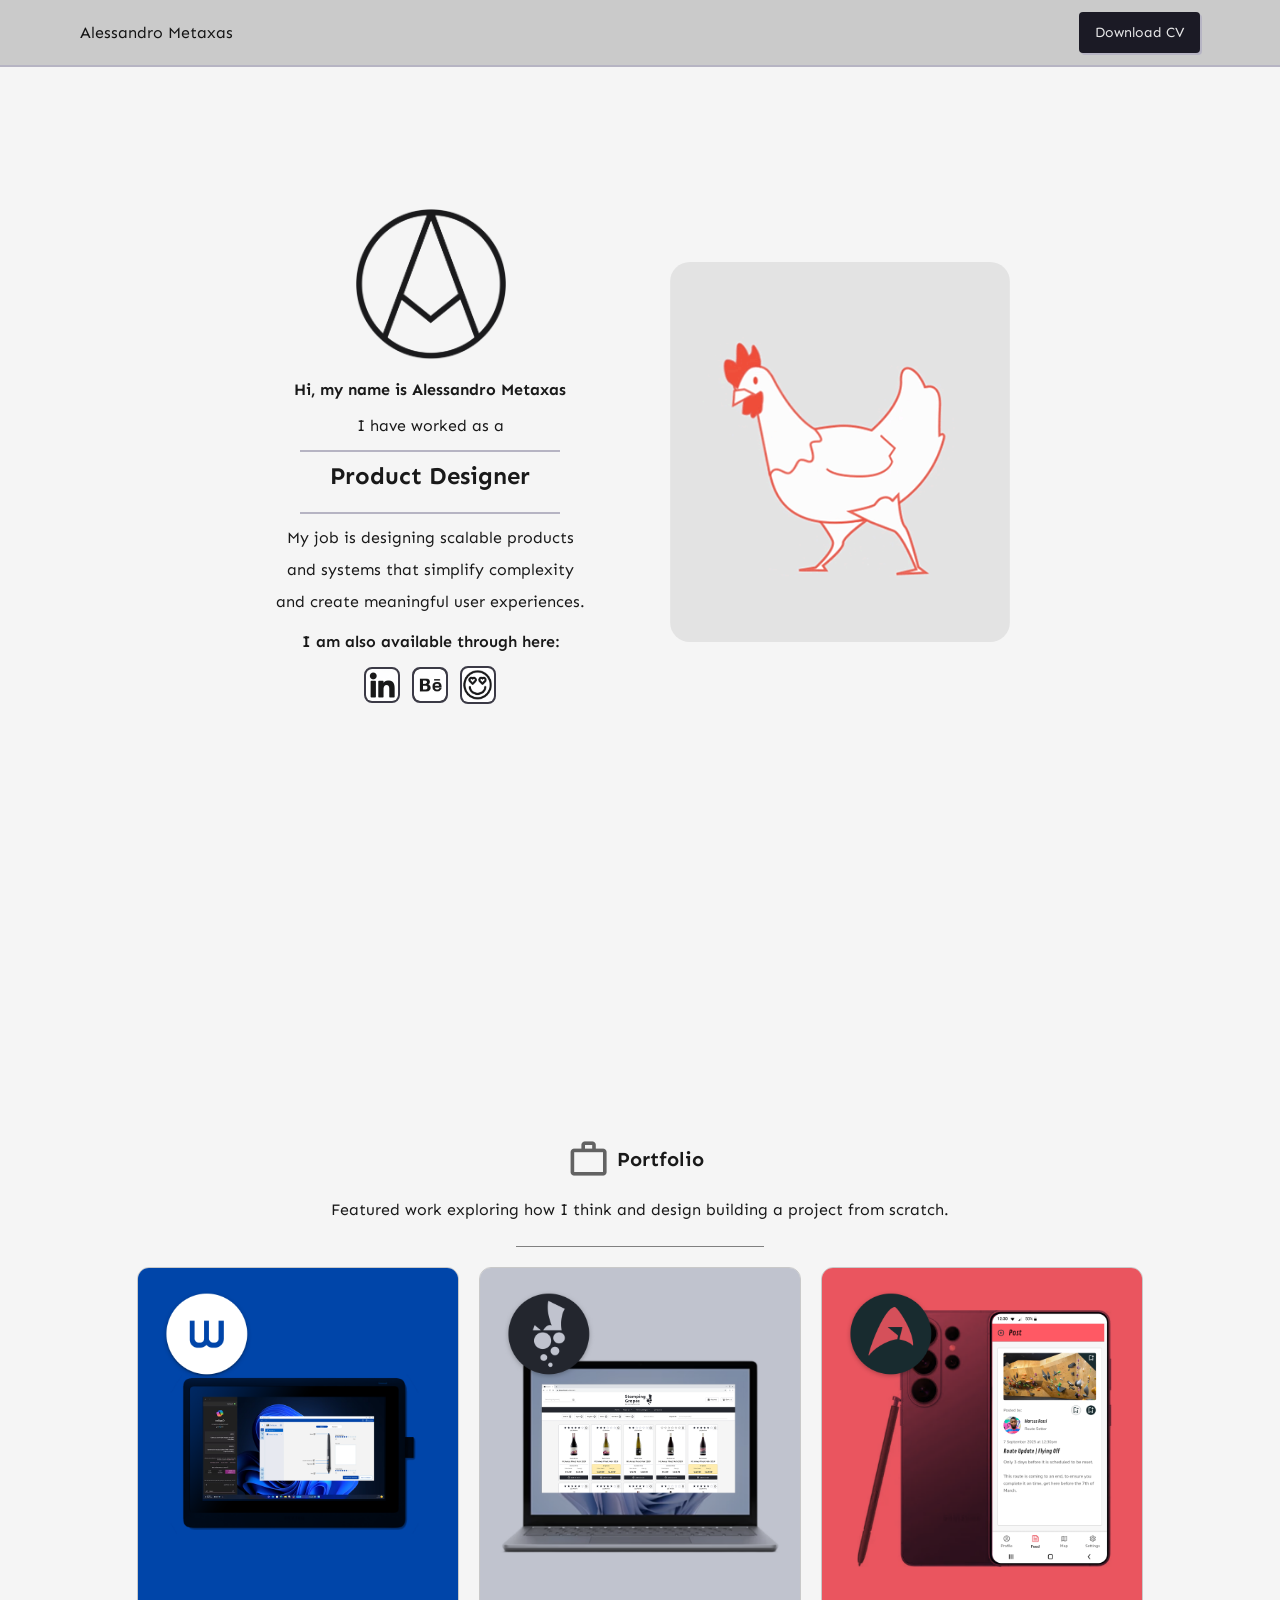
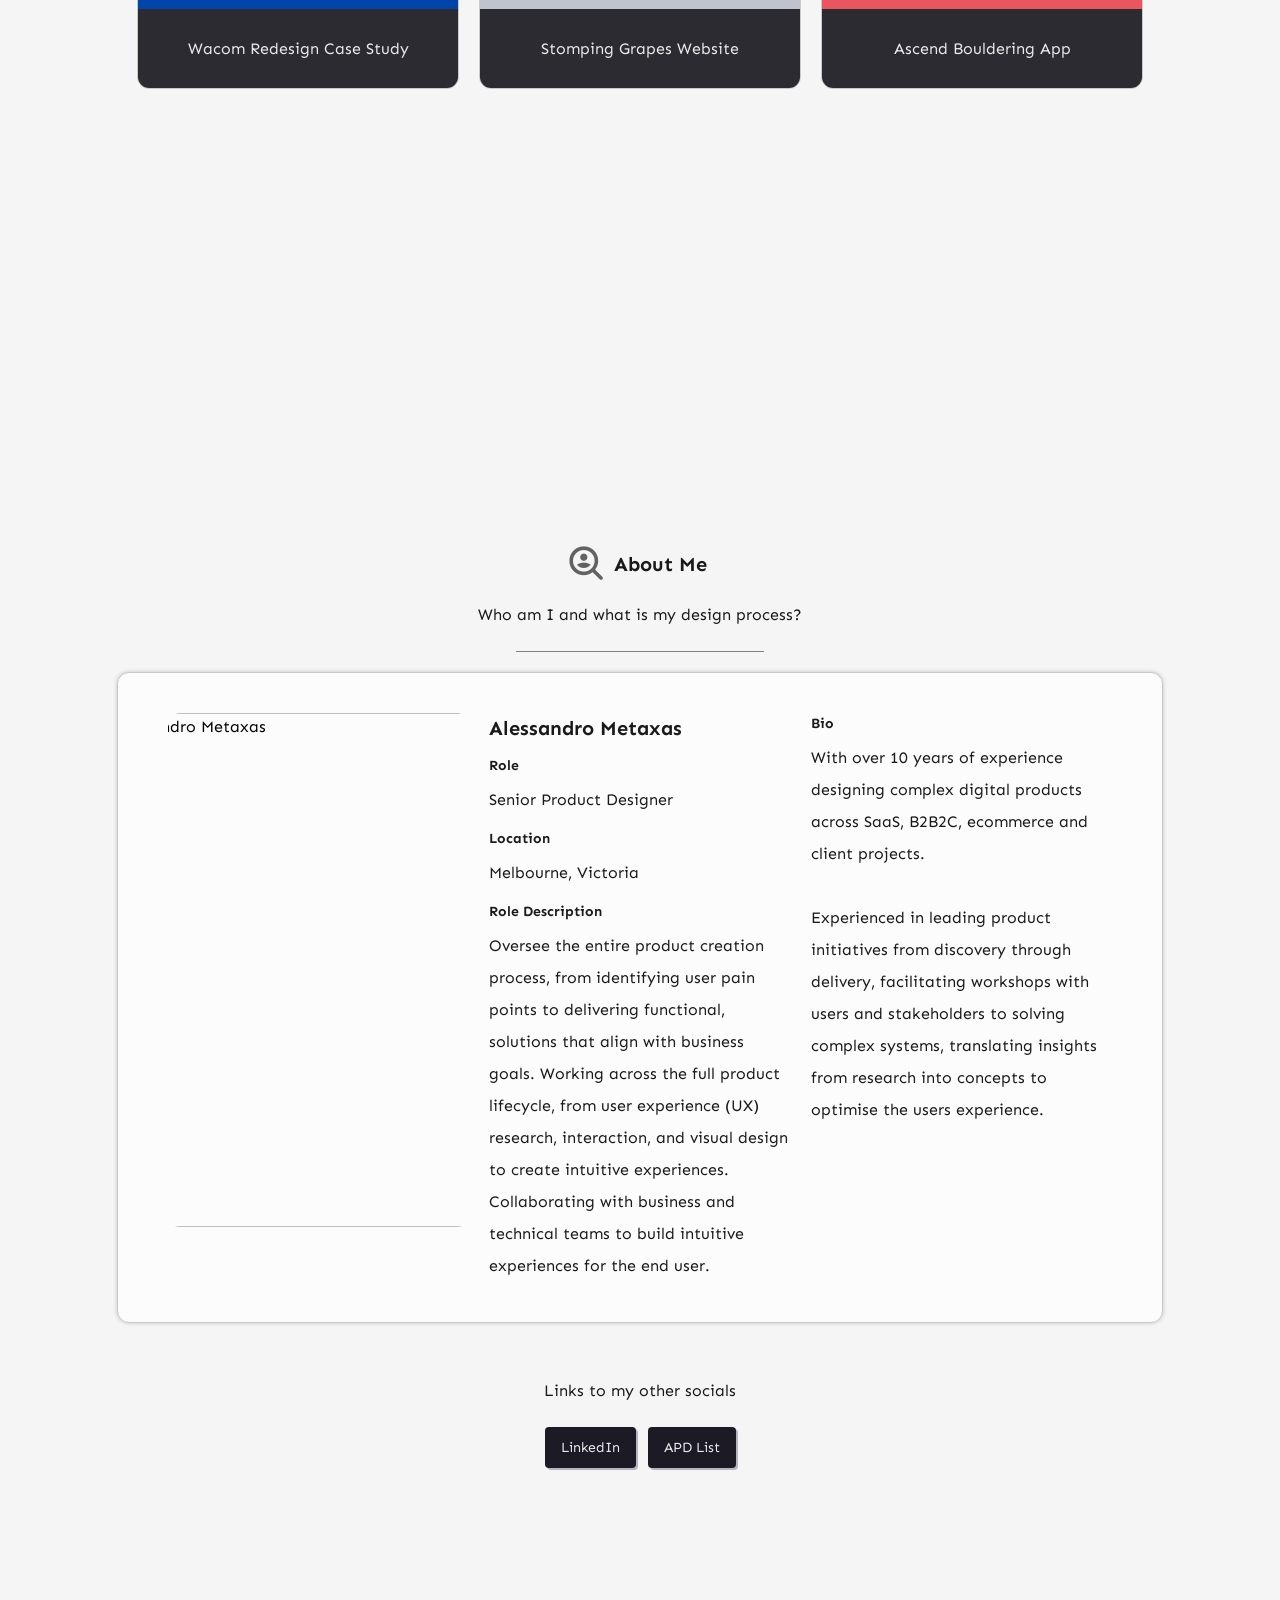
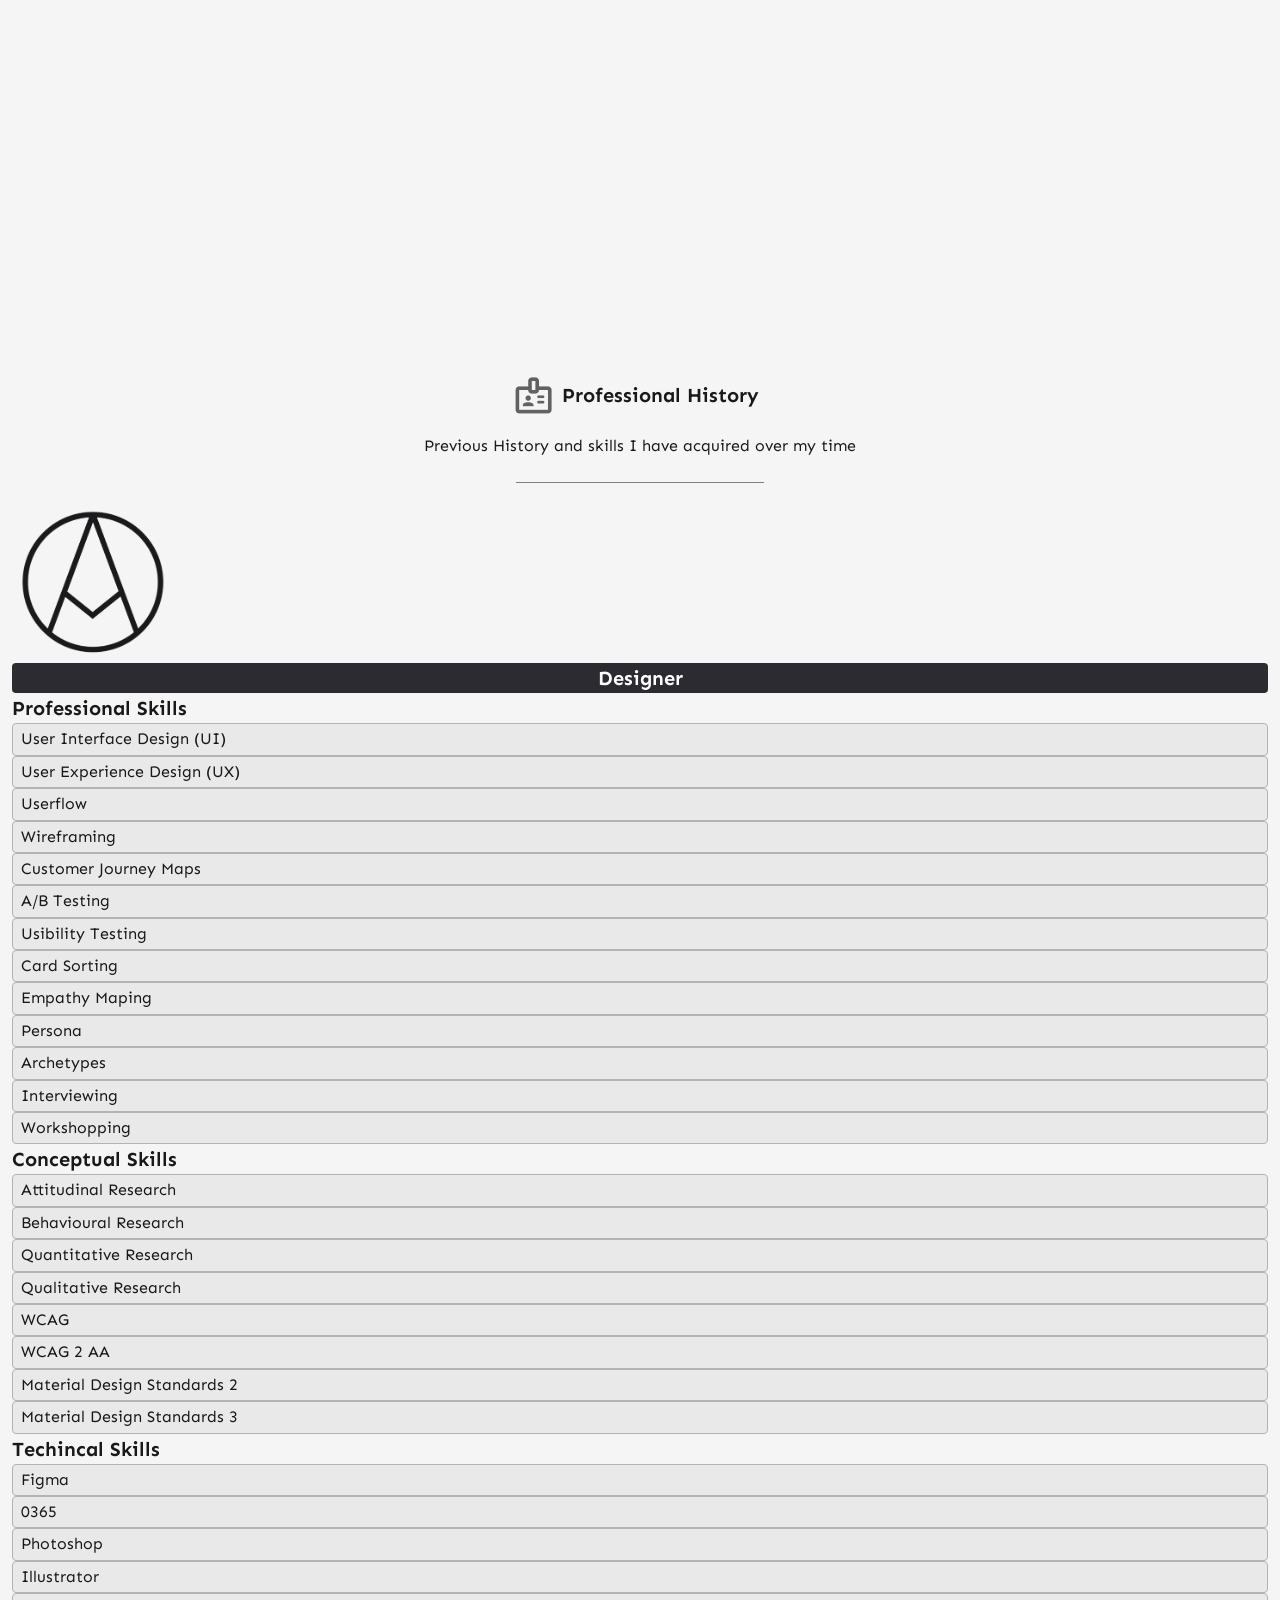
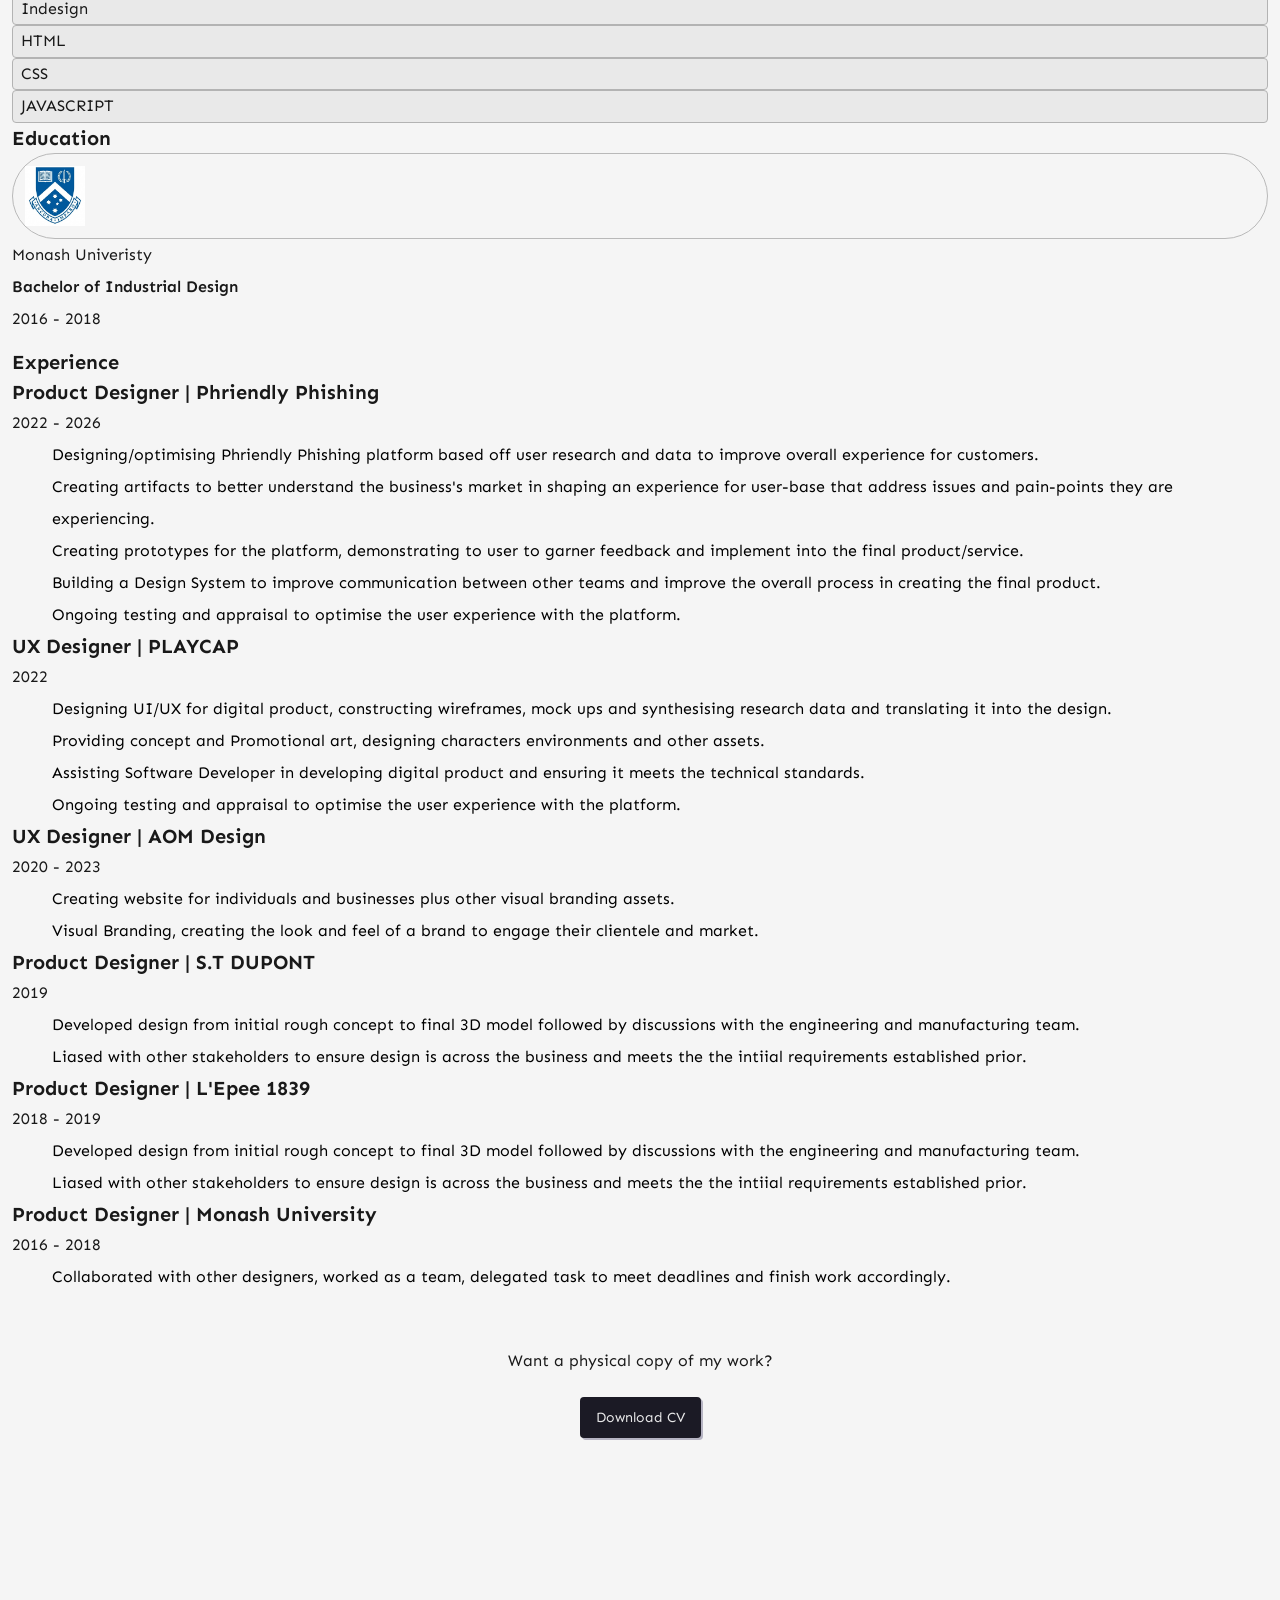
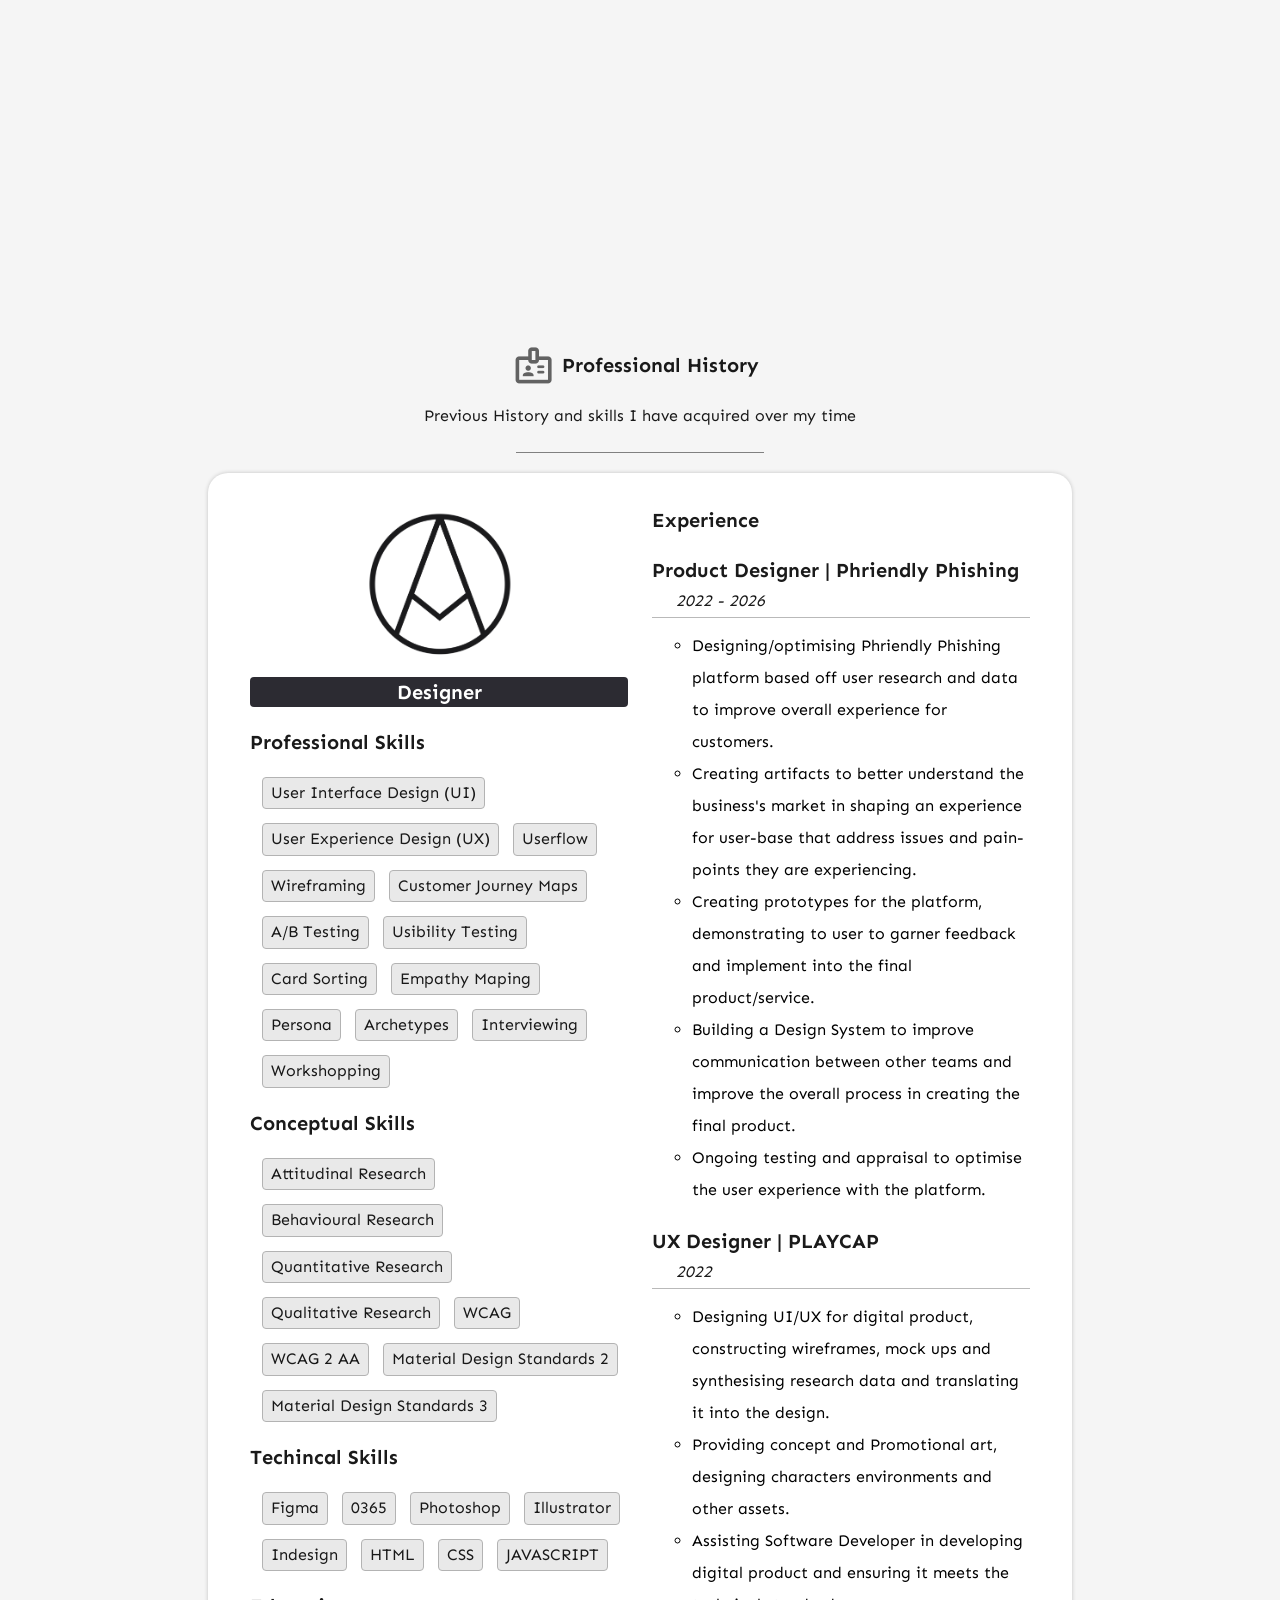
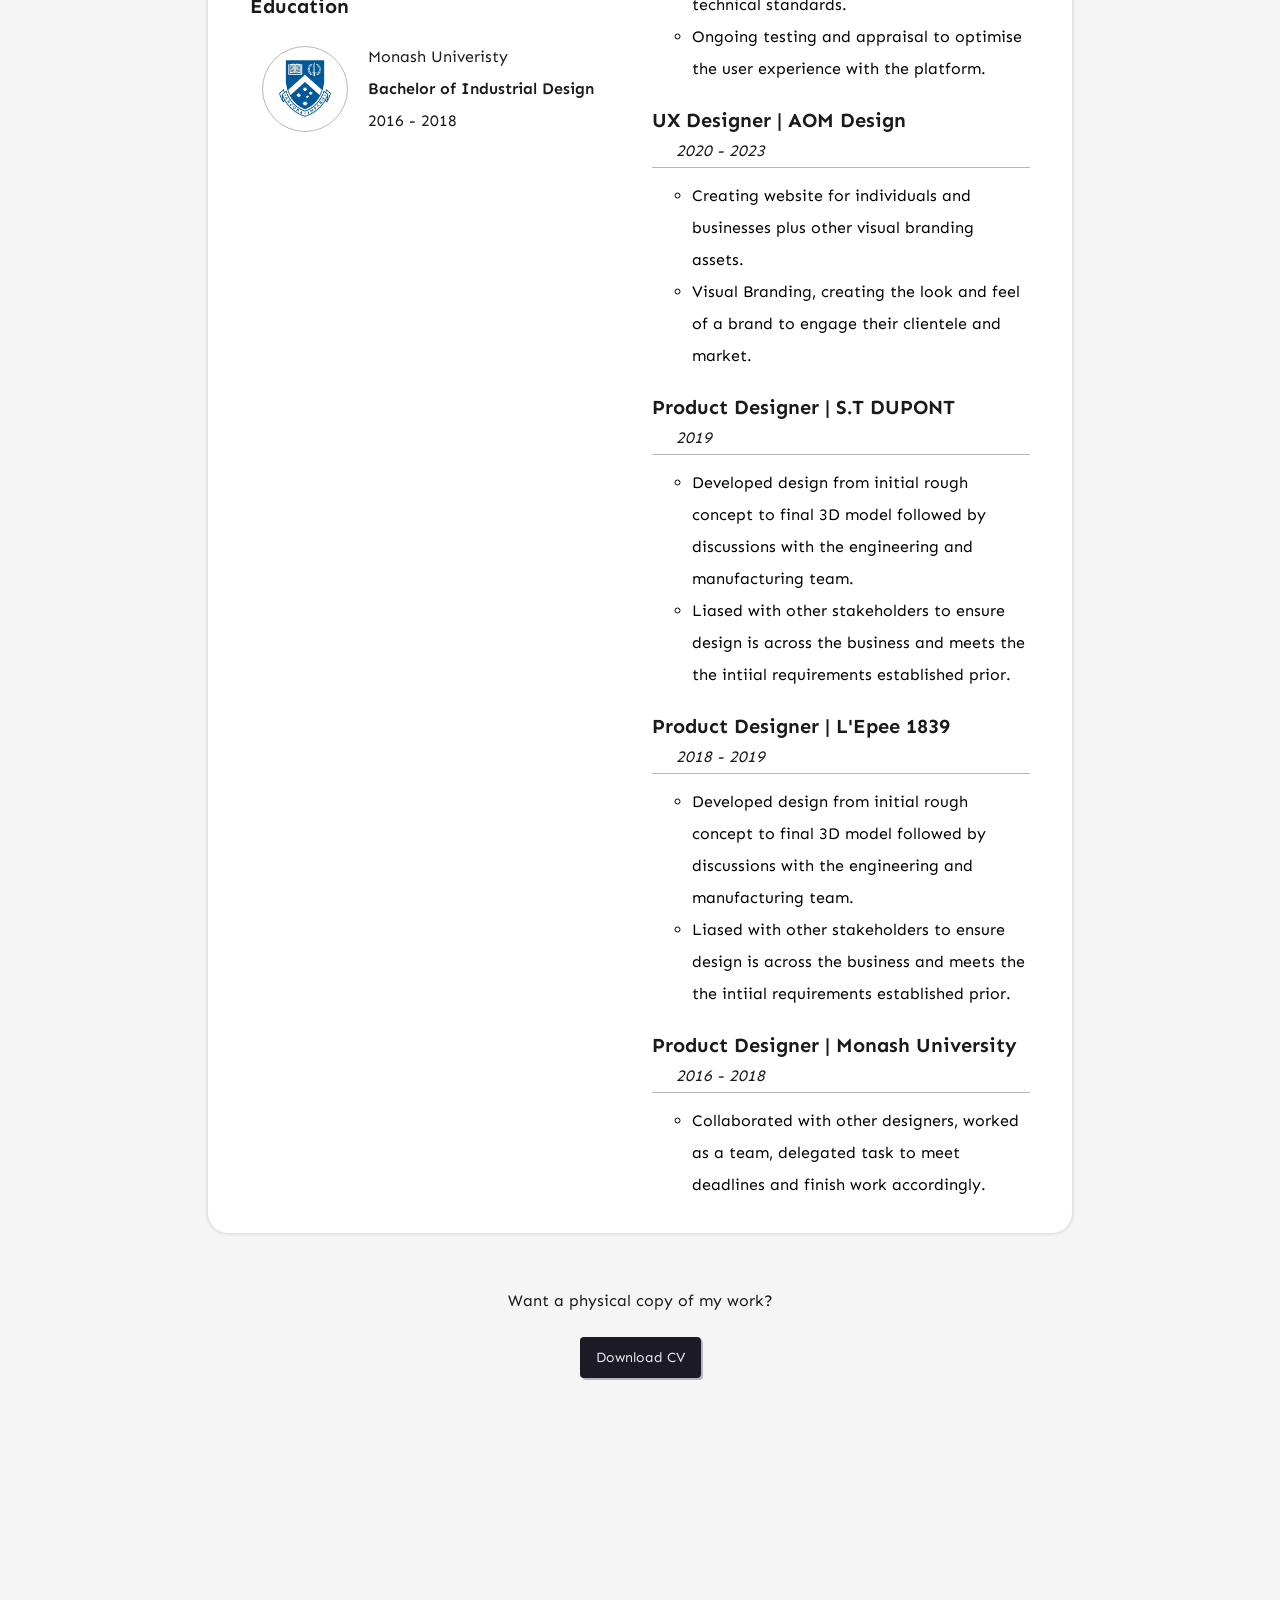
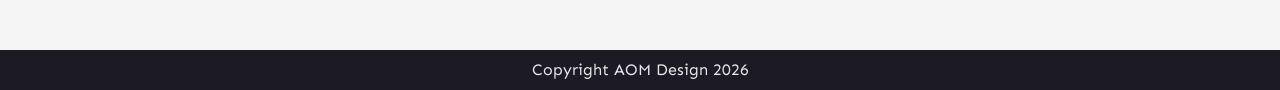
==== commit ba399755: "failed" ====
--- a/index.html
+++ b/index.html
@@ -189,11 +189,7 @@
                     </div>
                 </div>
                 
-                <div>
-
-                </div>
-                
-                
+               
                 
                 <h1>Professional Skills</h1>
 
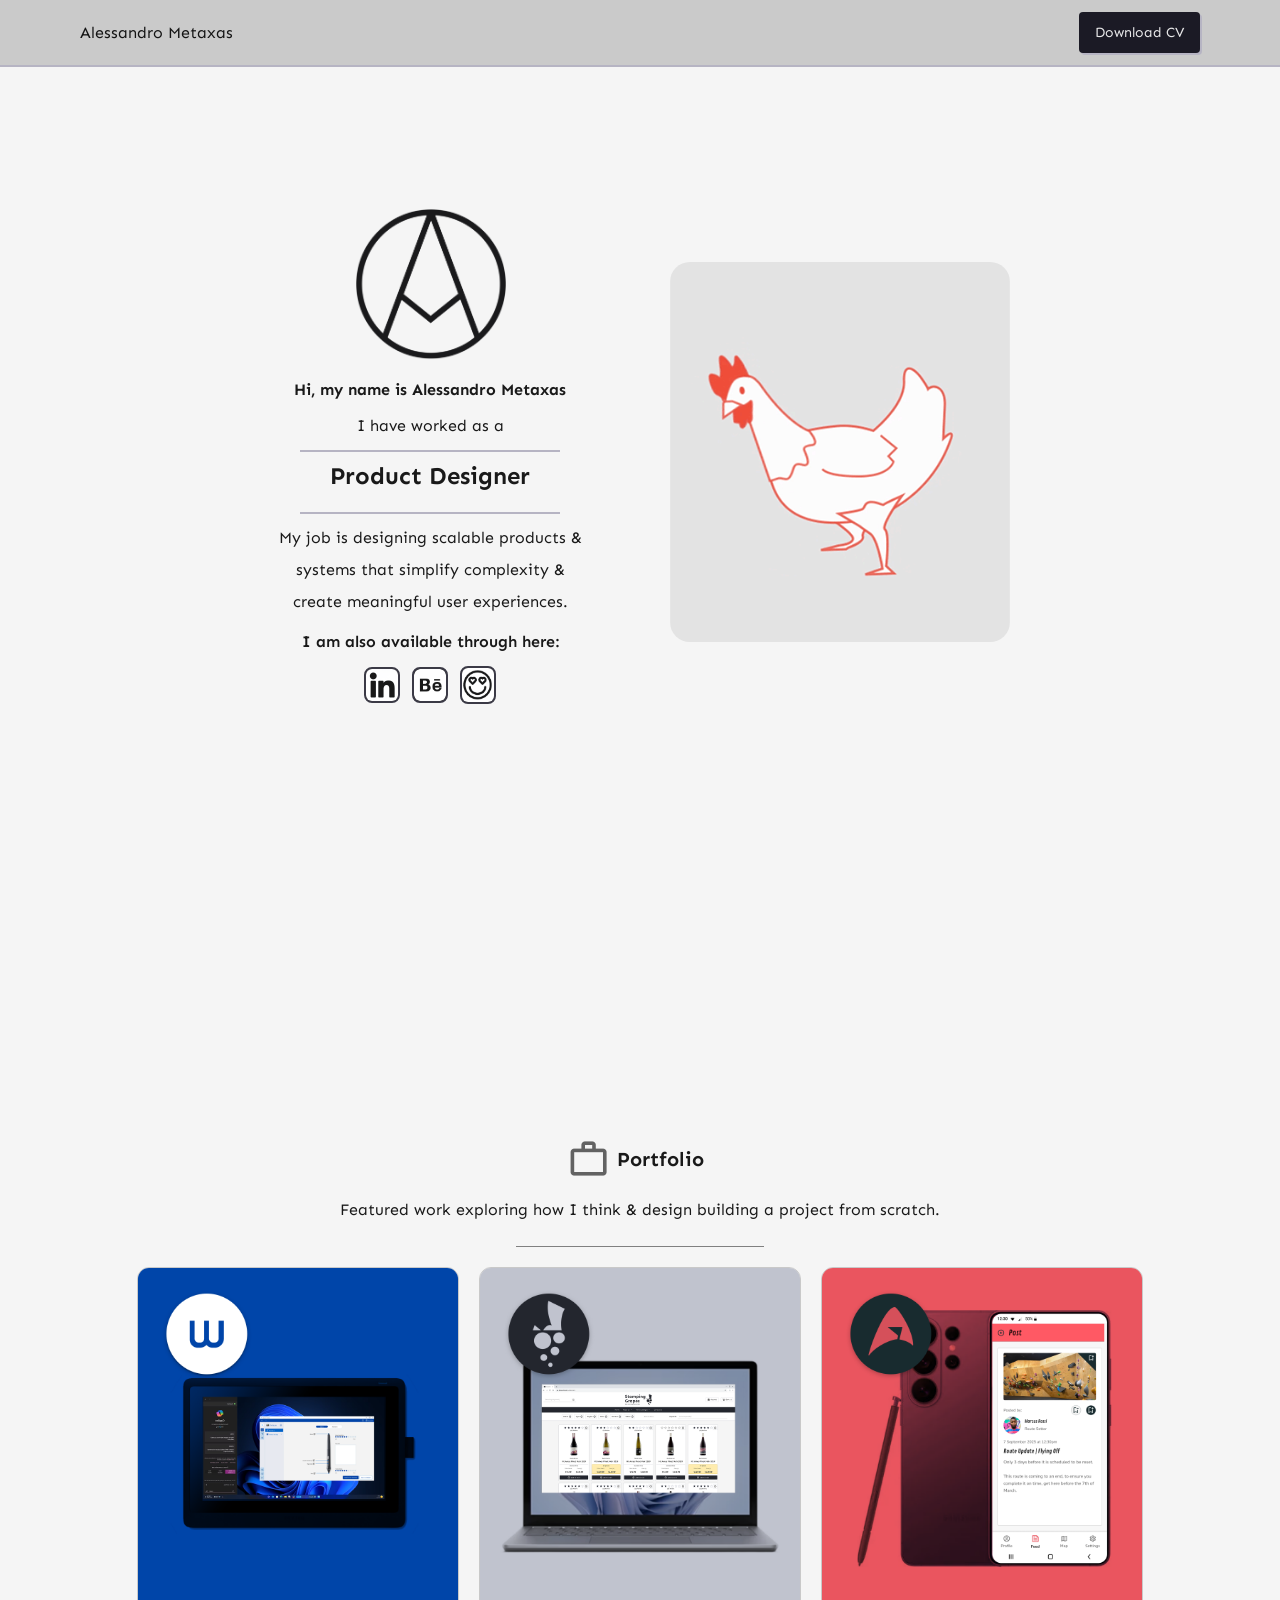
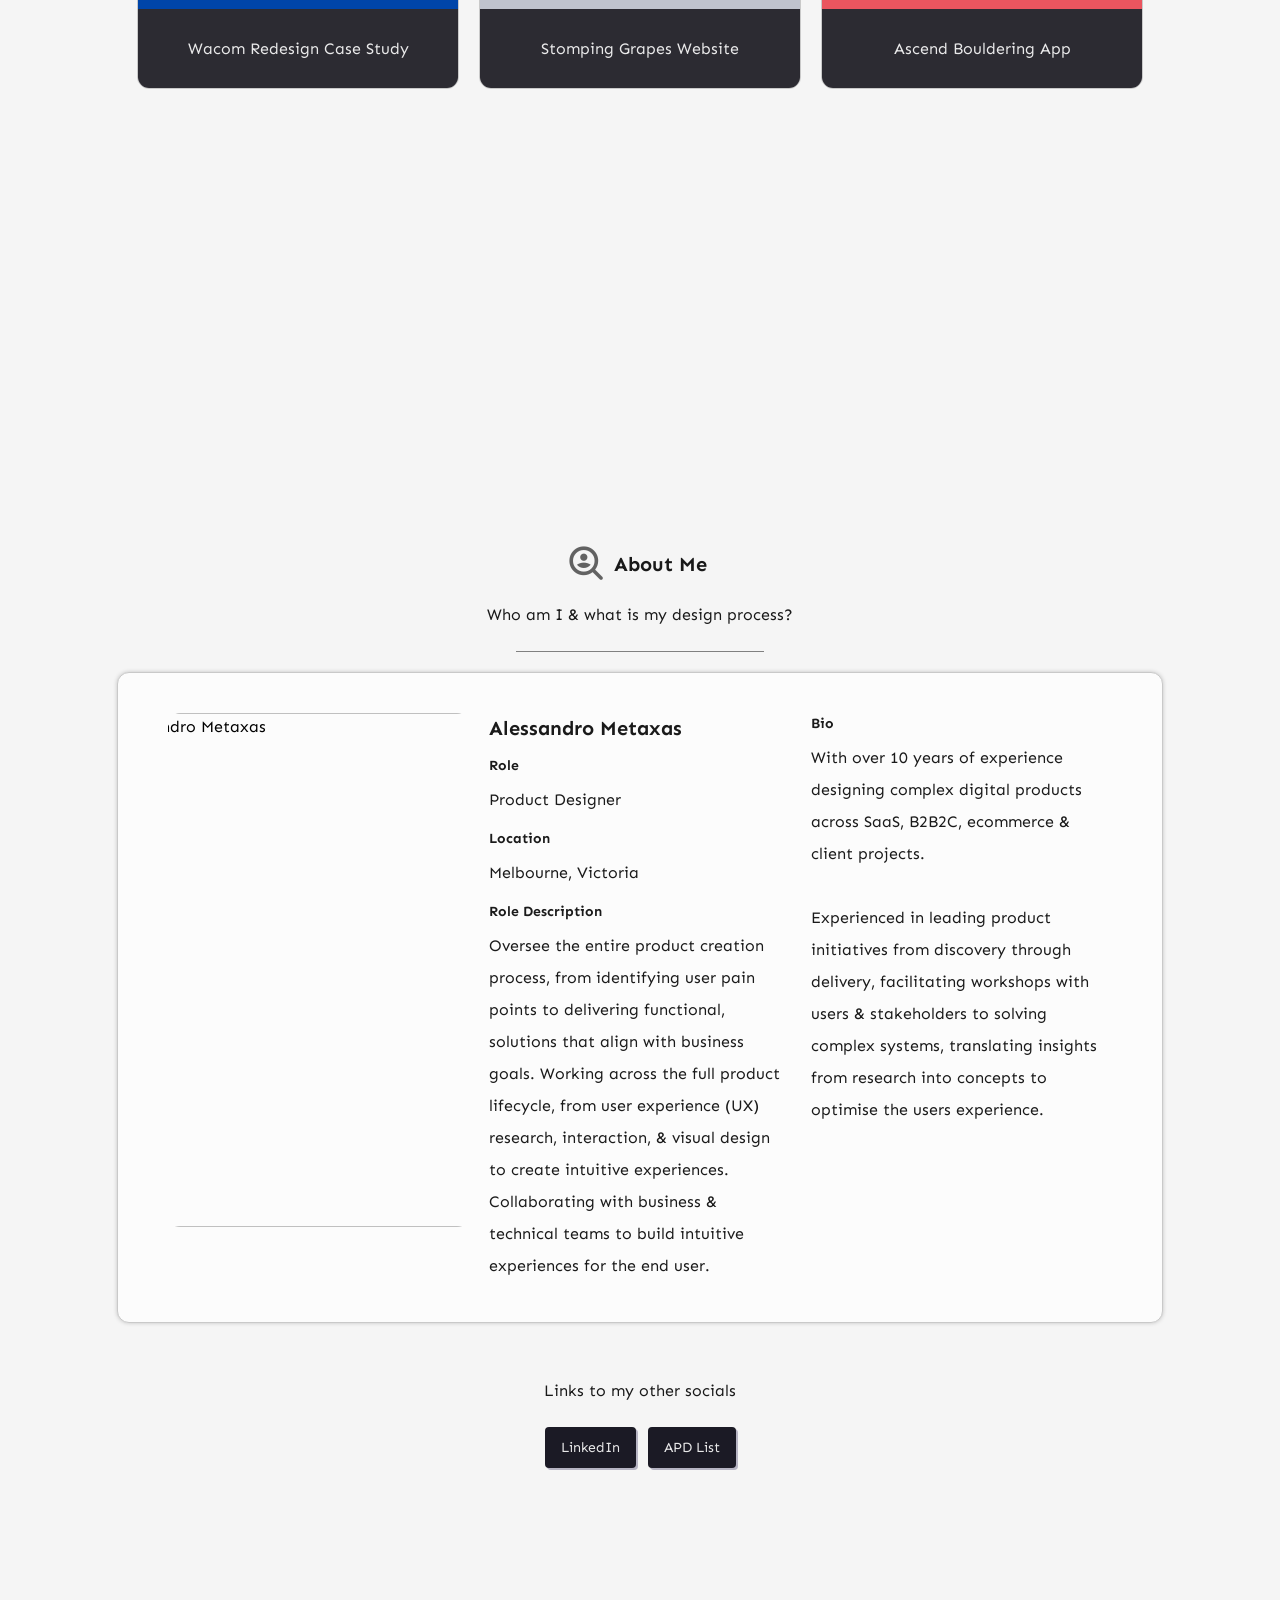
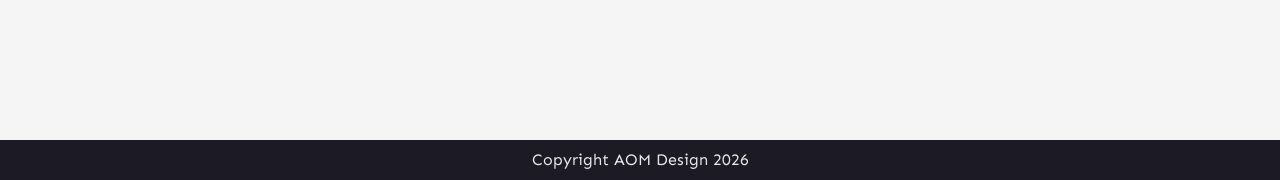
==== commit ce026f64: "New update" ====
--- a/index.html
+++ b/index.html
@@ -43,7 +43,7 @@
                 <h2> Hi, my name is Alessandro Metaxas</h2>
                 <p> I have worked as a</p>
                 <h1 id="role-description"></h1>
-                <p>My job is designing scalable products and systems that simplify complexity and create meaningful user experiences.</p>
+                <p>My job is designing scalable products & systems that simplify complexity & create meaningful user experiences.</p>
             </div>
             <p class="bolden-text">I am also available through here:</p>
             <div style="display: flex; flex-direction: row; align-items: center; gap: 12px;">
@@ -64,7 +64,7 @@
         <div class="heading-div">
             
             <h1><span class="material-symbols-Rounded heading-icon no-copy">work</span>Portfolio</h1>
-            <p>Featured work exploring how I think and design building a project from scratch.</p>
+            <p>Featured work exploring how I think & design building a project from scratch.</p>
             <div class="border-line"></div>
         </div>
 
@@ -93,7 +93,7 @@
         <div class="heading-div">
             
             <h1><span class="material-symbols-Rounded heading-icon no-copy">Data_Loss_Prevention</span>About Me</h1>
-            <p>Who am I and what is my design process?</p>
+            <p>Who am I & what is my design process?</p>
             <div class="border-line"></div>
         </div>
 
@@ -114,7 +114,7 @@
 
                     <div class="about-text">
                         <h1>Role</h1>
-                        <p>Senior Product Designer</p>
+                        <p>Product Designer</p>
                     </div>
 
 
@@ -127,8 +127,8 @@
                         <h1>Role Description</h1>
                         <p>Oversee the entire product creation process, from identifying user pain points to delivering functional, 
                             solutions that align with business goals. Working across the full product lifecycle, 
-                            from user experience (UX) research, interaction, and visual design to create intuitive experiences. Collaborating
-                            with business and technical teams to build intuitive experiences for the end user.
+                            from user experience (UX) research, interaction, & visual design to create intuitive experiences. Collaborating
+                            with business & technical teams to build intuitive experiences for the end user.
 
                         </p>
                     </div>
@@ -138,9 +138,9 @@
 
                     <div class="about-text">
                         <h1>Bio</h1>
-                        <p>With over 10 years of experience designing complex digital products across SaaS, B2B2C, ecommerce and client projects.
+                        <p>With over 10 years of experience designing complex digital products across SaaS, B2B2C, ecommerce & client projects.
                             <br> <br>
-                            Experienced in leading product initiatives from discovery through delivery, facilitating workshops with users and stakeholders to 
+                            Experienced in leading product initiatives from discovery through delivery, facilitating workshops with users & stakeholders to 
                             solving complex systems, translating insights from research into concepts to optimise the users experience. 
                             <br><br>
 
@@ -167,17 +167,162 @@
         </div>
 
     </section>
-
-    <section class="vertical-align " name="Professional History">
+    <!--
+
+        <section class="vertical-align " name="Professional History">
 
         <div class="heading-div">
             
             <h1><span class="material-symbols-Rounded heading-icon no-copy">Badge</span>Professional History</h1>
-            <p>Previous History and skills I have acquired over my time</p>
+            <p>Previous History & skills I have acquired over my time</p>
             <div class="border-line"></div>
         </div>
 
-        <div style="display: flex; flex-direction: column; justify-content: space-between; gap: 12px; width: 100%;">
+        <div style="display: flex; flex-direction: column; justify-content: space-between; gap: 12px; width: 100%; align-items: center;">
+
+            <div style="
+                display: flex; flex-direction: column;
+                background-color: #ffffff; border: solid 1px #C9C9C9; 
+                border-radius: 12px; overflow: hidden; box-shadow: 0 0px 4px rgba(0, 0, 0, 0.2); width: 80%; max-width: 800px;
+                padding: 20px 40px; gap: 20px;">
+
+                <div style="display: flex; flex-direction: row; align-items: center;justify-content: space-between;gap: 20px;">
+                    <h1 style="font-size: 40px;"> Alessandro Metaxas</h1>
+                    <h2 style="font-size: 24px;">Product Designer</h2>
+                </div>
+
+                <div style="display: flex;flex-direction: row;  gap: 12px;">
+                    <p>0419100063</p>
+                    <p>aometdesign@gmail.com</p>
+                    <p>Melbourne, Victoria</p>
+                </div>
+                <h1>Professional Summary</h1>
+                <p>Product Designer with 10+ years of experience designing digital products, with a strong focus on visual design, design systems 
+                    & scalable UI. Experienced in building reusable components, translating visual principles into practical interfaces, & 
+                    collaborating with Product & Engineering to deliver consistent, accessible experiences. Increasingly incorporating AI-assisted 
+                    tools into exploration, prototyping & design workflows, alongside practical front-end experience with HTML, CSS & JavaScript.
+                </p>
+
+                <div style="width: 100%; height: 1px; background-color: grey;"></div>
+                <h1>Skills</h1>
+
+                <div style="display: flex;flex-direction: row;justify-content: space-between; width: 100%;flex-wrap: wrap; gap: 12px;">
+                    <div style="display: flex; flex-direction: column; gap: 8px; min-width: 200px;">
+                        <h2 style="font-weight: 700; line-height: 40px;">Product & UX</h2>
+                        <p class="tag">Product Strategy & Discovery</p>
+                        <p class="tag">User Research</p>
+                        <p class="tag">Usability Testing</p>
+                        <p class="tag">Customer Journey Mapping</p>
+                        <p class="tag">Information Architecture</p>
+                        <p class="tag">Interaction Design</p>
+                        <p class="tag">Wireframing</p>
+                        <p class="tag">Prototyping</p>
+                        <p class="tag">High Fidelity UI Design</p>
+
+                    </div>
+
+                    <div style="display: flex; flex-direction: column; gap: 8px; min-width: 200px;">
+                        <h2 style="font-weight: 700; line-height: 40px;">Design Systems</h2>
+                        <p class="tag">Component Library</p>
+                        <p class="tag">Design Tokens</p>
+                        <p class="tag">Deisgn Documentation</p>
+                        <p class="tag">Figma Auto Layout</p>
+                        <p class="tag">Accessibility (WCAG 2.2 AA)</p>
+                        <p></p>
+
+                    </div>
+
+                    <div style="display: flex; flex-direction: column; gap: 8px; min-width: 200px;">
+                        <h2 style="font-weight: 700; line-height: 40px;">Leadership & Collaboration</h2>
+                        <p class="tag">Design Leadership</p>
+                        <p class="tag">Stakeholder Management</p>
+                        <p class="tag">Cross-Functional Facilitation</p>
+                        <p class="tag">Discovery Workshop</p>
+                        <p class="tag">Product Strategy</p>
+                        <p class="tag">Front-End Collaboration</p>
+                        <p class="tag">Agile & Scrum</p>
+                        
+
+                    </div>
+
+                </div>
+                <div style="width: 100%; height: 1px; background-color: grey;"></div>
+                <h1>Experience</h1>
+
+                <div style="display: flex;flex-direction: column; gap: 12px;">
+                    <div style="display: flex;flex-direction: row; justify-content: space-between;">
+                        <div>
+                            <h2>Product Deisgner</h2>
+                            <p>Phriendly Phishing | Full-time | B2B SaaS Platform</p>
+                        </div>
+                        <div>
+                            <h2>November 2022 - July 2026</h2>
+                            <p>Melbourne Vic | Hybrid</p>
+                            <div style="width: 100%; height: 1px; background-color: grey;"></div>
+                        </div>
+                        
+                    </div>
+
+                    <p>Worked as the lead Product Designer within a cross-functional team, partnering with Product, Engineering 
+                        and stakeholders to design user-centred solutions that balanced customer needs with business objectives.
+                    </p>
+
+                    <ul>
+                        <li style="list-style:circle;">
+                            Led end-to-end UX/UI design from discovery and user research through ideation, wireframing, prototyping, 
+                            high-fidelity interface design, developer collaboration and implementation.
+                        </li>
+                        <li style="list-style:circle;">
+                            Presented high-fidelity interface concepts and interaction designs to stakeholders, facilitating discussions 
+                            that aligned user needs with business objectives.
+                        </li>
+                        <li style="list-style:circle;">
+                            Collaborated closely with Product, Engineering and stakeholders to define product priorities, align design 
+                            decisions with business goals and shape product direction for web and mobile experiences.
+                        </li>
+                        <li style="list-style:circle;">
+                            Conducted user research, usability testing and analysed customer feedback to identify pain points, validate 
+                            hypotheses and inform product decisions.
+                        </li>
+                        <li style="list-style:circle;">
+                            Applied typography, spacing and visual hierarchy principles to create consistent, accessible interfaces aligned 
+                            with the product design system. 
+                        </li>
+                        
+                    </ul>
+
+                </div>
+                
+                
+                
+
+            </div>
+
+        </div>
+
+        <div class="CTA-context">
+
+            <p >Want a physical copy of my work?</p>
+
+            <div class="CTA-button">
+                
+                <div class="cv-button"></div>
+            </div>
+        </div>    
+
+    </section>
+
+
+    <section class="vertical-align " name="Professional History">
+
+        <div class="heading-div">
+            
+            <h1><span class="material-symbols-Rounded heading-icon no-copy">Badge</span>Professional History</h1>
+            <p>Previous History & skills I have acquired over my time</p>
+            <div class="border-line"></div>
+        </div>
+
+        <div class="pf-container">
 
             <div class="pf-column">
                 
@@ -189,7 +334,6 @@
                     </div>
                 </div>
                 
-               
                 
                 <h1>Professional Skills</h1>
 
@@ -315,125 +459,125 @@
 
                 <h1>Experience </h1>
 
-                <div class="experience-text"> <!-- PHRIENDLY PHISHING -->
+                <div class="experience-text"> PHRIENDLY PHISHING 
                     
                     <h1>Product Designer | Phriendly Phishing</h1>
                     <p>2022 - 2026</p>
                     <ul>
                         <li>
-                            Designing/optimising Phriendly Phishing platform based off user research and 
+                            Designing/optimising Phriendly Phishing platform based off user research & 
                             data to improve overall experience for customers.
                         </li>
 
                         <li>
                             Creating artifacts to better understand the business's market in shaping an 
-                            experience for user-base that address issues and pain-points they are experiencing.
-                        </li>
-
-                        <li> 
-                            Creating prototypes for the platform, demonstrating to user to garner feedback and 
+                            experience for user-base that address issues & pain-points they are experiencing.
+                        </li>
+
+                        <li> 
+                            Creating prototypes for the platform, demonstrating to user to garner feedback & 
                             implement into the final product/service.
                         </li>
 
                         <li> 
-                            Building a Design System to improve communication between other teams and improve the 
+                            Building a Design System to improve communication between other teams & improve the 
                             overall process in creating the final product.
                         </li>
 
                         <li> 
-                            Ongoing testing and appraisal to optimise the user experience with the platform.
+                            Ongoing testing & appraisal to optimise the user experience with the platform.
                         </li>
                     </ul>
 
                 </div>
 
-                <div class="experience-text"> <!-- PLAYCAP -->
+                <div class="experience-text"> 
                     
                     <h1>UX Designer | PLAYCAP</h1>
                     <p>2022</p>
                     <ul>
                         <li>
-                            Designing UI/UX for digital product, constructing wireframes, mock ups and synthesising 
-                            research data and translating it into the design.
-                        </li>
-
-                        <li> 
-                            Providing concept and Promotional art, designing characters environments and other assets.
-                        </li>
-
-                        <li> 
-                            Assisting Software Developer in developing digital product and ensuring it meets the technical 
+                            Designing UI/UX for digital product, constructing wireframes, mock ups & synthesising 
+                            research data & translating it into the design.
+                        </li>
+
+                        <li> 
+                            Providing concept & Promotional art, designing characters environments & other assets.
+                        </li>
+
+                        <li> 
+                            Assisting Software Developer in developing digital product & ensuring it meets the technical 
                             standards.
                         </li>
 
                         <li> 
-                            Ongoing testing and appraisal to optimise the user experience with the platform.
+                            Ongoing testing & appraisal to optimise the user experience with the platform.
                         </li>
                     </ul>
 
                 </div>
 
-                <div class="experience-text"> <!-- AOM Design -->
+                <div class="experience-text"> 
                     
                     <h1>UX Designer | AOM Design</h1>
                     <p>2020 - 2023</p>
                     <ul>
                         <li>
-                            Creating website for individuals and businesses plus other visual branding assets.
-                        </li>
-
-                        <li> 
-                            Visual Branding, creating the look and feel of a brand to engage their clientele and
+                            Creating website for individuals & businesses plus other visual branding assets.
+                        </li>
+
+                        <li> 
+                            Visual Branding, creating the look & feel of a brand to engage their clientele &
                             market.
                         </li>
                     </ul>
 
                 </div>
 
-                <div class="experience-text"> <!-- S.T DUPONT -->
+                <div class="experience-text"> 
                     
                     <h1>Product Designer | S.T DUPONT</h1>
                     <p>2019</p>
                     <ul>
                         <li>
                             Developed design from initial rough concept to final 3D model followed by discussions
-                            with the engineering and manufacturing team.
-                        </li>
-
-                        <li> 
-                            Liased with other stakeholders to ensure design is across the business and meets the 
+                            with the engineering & manufacturing team.
+                        </li>
+
+                        <li> 
+                            Liased with other stakeholders to ensure design is across the business & meets the 
                             the intiial requirements established prior.
                         </li>
                     </ul>
 
                 </div>
 
-                <div class="experience-text"> <!-- L EPEE --> 
+                <div class="experience-text"> 
                     
                     <h1>Product Designer | L'Epee 1839</h1>
                     <p>2018 - 2019</p>
                     <ul>
                         <li>
                             Developed design from initial rough concept to final 3D model followed by discussions
-                            with the engineering and manufacturing team.
-                        </li>
-
-                        <li> 
-                            Liased with other stakeholders to ensure design is across the business and meets the 
+                            with the engineering & manufacturing team.
+                        </li>
+
+                        <li> 
+                            Liased with other stakeholders to ensure design is across the business & meets the 
                             the intiial requirements established prior.
                         </li>
                     </ul>
 
                 </div>
 
-                <div class="experience-text"> <!-- Monash University -->
+                <div class="experience-text"> 
                     
                     <h1>Product Designer | Monash University</h1>
                     <p>2016 - 2018</p>
                     <ul>
                         <li>
                             Collaborated with other designers, worked as a team, delegated task to meet
-                            deadlines and finish work accordingly.
+                            deadlines & finish work accordingly.
                         </li>
                         
                     </ul>
@@ -449,298 +593,13 @@
 
             <div class="CTA-button">
                 
-                <div class="cv-button"></div>
+                <div class="cv-button"></siv>
             </div>
         </div>    
 
     </section>
-
-
-    <section class="vertical-align " name="Professional History">
-
-        <div class="heading-div">
-            
-            <h1><span class="material-symbols-Rounded heading-icon no-copy">Badge</span>Professional History</h1>
-            <p>Previous History and skills I have acquired over my time</p>
-            <div class="border-line"></div>
-        </div>
-
-        <div class="pf-container">
-
-            <div class="pf-column">
-                
-                <div class="pf-align-center">
-
-                    <img src="Resources/Branding/logo-dark-transparent.png" alt="" style="width: 160px;">
-                    <div style="display: flex; flex-direction: column; align-items: center; width: 100%; background-color: #2c2b32; border-radius: 4px;">
-                        <h1 style="color: white;">Designer</h1>
-                    </div>
-                </div>
-                
-                
-                <h1>Professional Skills</h1>
-
-                <div class="skills-tag">
-
-                    <div class="tag">
-                        <p class>User Interface Design (UI)</p>
-                    </div>
-                    <div class="tag">
-                        <p class>User Experience Design (UX)</p>
-                    </div>
-                    <div class="tag">
-                        <p class>Userflow</p>
-                    </div>
-                    <div class="tag">
-                        <p class>Wireframing</p>
-                    </div>
-                    <div class="tag">
-                        <p class>Customer Journey Maps</p>
-                    </div>
-                    <div class="tag">
-                        <p class>A/B Testing</p>
-                    </div>
-                    <div class="tag">
-                        <p class>Usibility Testing</p>
-                    </div>
-                    <div class="tag">
-                        <p class>Card Sorting</p>
-                    </div>
-                    <div class="tag">
-                        <p class>Empathy Maping</p>
-                    </div>
-                    <div class="tag">
-                        <p class>Persona</p>
-                    </div>
-                    <div class="tag">
-                        <p class>Archetypes</p>
-                    </div>
-                    <div class="tag">
-                        <p class>Interviewing</p>
-                    </div>
-                    <div class="tag">
-                        <p class>Workshopping</p>
-                    </div>
-                </div>
-
-                <h1>Conceptual Skills</h1>
-
-                <div class="skills-tag">
-
-                    <div class="tag">
-                        <p class>Attitudinal Research</p>
-                    </div>
-                    <div class="tag">
-                        <p class>Behavioural Research</p>
-                    </div>
-                    <div class="tag">
-                        <p class>Quantitative Research</p>
-                    </div>
-                    <div class="tag">
-                        <p class>Qualitative Research</p>
-                    </div>
-                    <div class="tag">
-                        <p class>WCAG</p>
-                    </div>
-                    <div class="tag">
-                        <p class>WCAG 2 AA</p>
-                    </div>
-                    <div class="tag">
-                        <p class>Material Design Standards 2</p>
-                    </div>
-                    <div class="tag">
-                        <p>Material Design Standards 3</p>
-                    </div>
-                </div>
-
-                <h1>Techincal Skills</h1>
-
-                <div class="skills-tag">
-
-                    <div class="tag">
-                        <p class>Figma</p>
-                    </div>
-                    <div class="tag">
-                        <p class>0365</p>
-                    </div>
-                    <div class="tag">
-                        <p class>Photoshop</p>
-                    </div>
-                    <div class="tag">
-                        <p class>Illustrator</p>
-                    </div>
-                    <div class="tag">
-                        <p class>Indesign</p>
-                    </div>
-                    <div class="tag">
-                        <p class>HTML</p>
-                    </div>
-                    <div class="tag">
-                        <p class>CSS</p>
-                    </div>
-                    <div class="tag">
-                        <p class>JAVASCRIPT</p>
-                    </div>
-                </div>
-
-                <h1> Education</h1>
-
-                <div class="skills-text">
-
-                    <div style="border-radius: 10000px; border: solid 1px #b9b9b9; overflow: hidden; padding: 12px;">
-                        <img style="height: 60px;" src="Resources/Branding/monash.png" alt="monash Univeristy">
-                    </div>
-                    <p>Monash Univeristy <br>
-                        <span class="bolden-text">Bachelor of Industrial Design </span><br>
-                        2016 - 2018
-                    </p>
-                </div>
-
-            </div>
-
-            <div class="pf-column">
-
-                <h1>Experience </h1>
-
-                <div class="experience-text"> <!-- PHRIENDLY PHISHING -->
-                    
-                    <h1>Product Designer | Phriendly Phishing</h1>
-                    <p>2022 - 2026</p>
-                    <ul>
-                        <li>
-                            Designing/optimising Phriendly Phishing platform based off user research and 
-                            data to improve overall experience for customers.
-                        </li>
-
-                        <li>
-                            Creating artifacts to better understand the business's market in shaping an 
-                            experience for user-base that address issues and pain-points they are experiencing.
-                        </li>
-
-                        <li> 
-                            Creating prototypes for the platform, demonstrating to user to garner feedback and 
-                            implement into the final product/service.
-                        </li>
-
-                        <li> 
-                            Building a Design System to improve communication between other teams and improve the 
-                            overall process in creating the final product.
-                        </li>
-
-                        <li> 
-                            Ongoing testing and appraisal to optimise the user experience with the platform.
-                        </li>
-                    </ul>
-
-                </div>
-
-                <div class="experience-text"> <!-- PLAYCAP -->
-                    
-                    <h1>UX Designer | PLAYCAP</h1>
-                    <p>2022</p>
-                    <ul>
-                        <li>
-                            Designing UI/UX for digital product, constructing wireframes, mock ups and synthesising 
-                            research data and translating it into the design.
-                        </li>
-
-                        <li> 
-                            Providing concept and Promotional art, designing characters environments and other assets.
-                        </li>
-
-                        <li> 
-                            Assisting Software Developer in developing digital product and ensuring it meets the technical 
-                            standards.
-                        </li>
-
-                        <li> 
-                            Ongoing testing and appraisal to optimise the user experience with the platform.
-                        </li>
-                    </ul>
-
-                </div>
-
-                <div class="experience-text"> <!-- AOM Design -->
-                    
-                    <h1>UX Designer | AOM Design</h1>
-                    <p>2020 - 2023</p>
-                    <ul>
-                        <li>
-                            Creating website for individuals and businesses plus other visual branding assets.
-                        </li>
-
-                        <li> 
-                            Visual Branding, creating the look and feel of a brand to engage their clientele and
-                            market.
-                        </li>
-                    </ul>
-
-                </div>
-
-                <div class="experience-text"> <!-- S.T DUPONT -->
-                    
-                    <h1>Product Designer | S.T DUPONT</h1>
-                    <p>2019</p>
-                    <ul>
-                        <li>
-                            Developed design from initial rough concept to final 3D model followed by discussions
-                            with the engineering and manufacturing team.
-                        </li>
-
-                        <li> 
-                            Liased with other stakeholders to ensure design is across the business and meets the 
-                            the intiial requirements established prior.
-                        </li>
-                    </ul>
-
-                </div>
-
-                <div class="experience-text"> <!-- L EPEE --> 
-                    
-                    <h1>Product Designer | L'Epee 1839</h1>
-                    <p>2018 - 2019</p>
-                    <ul>
-                        <li>
-                            Developed design from initial rough concept to final 3D model followed by discussions
-                            with the engineering and manufacturing team.
-                        </li>
-
-                        <li> 
-                            Liased with other stakeholders to ensure design is across the business and meets the 
-                            the intiial requirements established prior.
-                        </li>
-                    </ul>
-
-                </div>
-
-                <div class="experience-text"> <!-- Monash University -->
-                    
-                    <h1>Product Designer | Monash University</h1>
-                    <p>2016 - 2018</p>
-                    <ul>
-                        <li>
-                            Collaborated with other designers, worked as a team, delegated task to meet
-                            deadlines and finish work accordingly.
-                        </li>
-                        
-                    </ul>
-
-                </div>
-
-            </div>
-        </div>
-
-        <div class="CTA-context">
-
-            <p >Want a physical copy of my work?</p>
-
-            <div class="CTA-button">
-                
-                <div class="cv-button"></siv>
-            </div>
-        </div>    
-
-    </section>
+    -->
+
 
     <footer>
         <p id="footer"></p>
--- a/Scss/General-Styling.css
+++ b/Scss/General-Styling.css
@@ -34,6 +34,8 @@
   display: flex;
   flex-direction: row;
   align-items: center;
+  width: -moz-fit-content;
+  width: fit-content;
   gap: 8px;
 }
 .tag p {
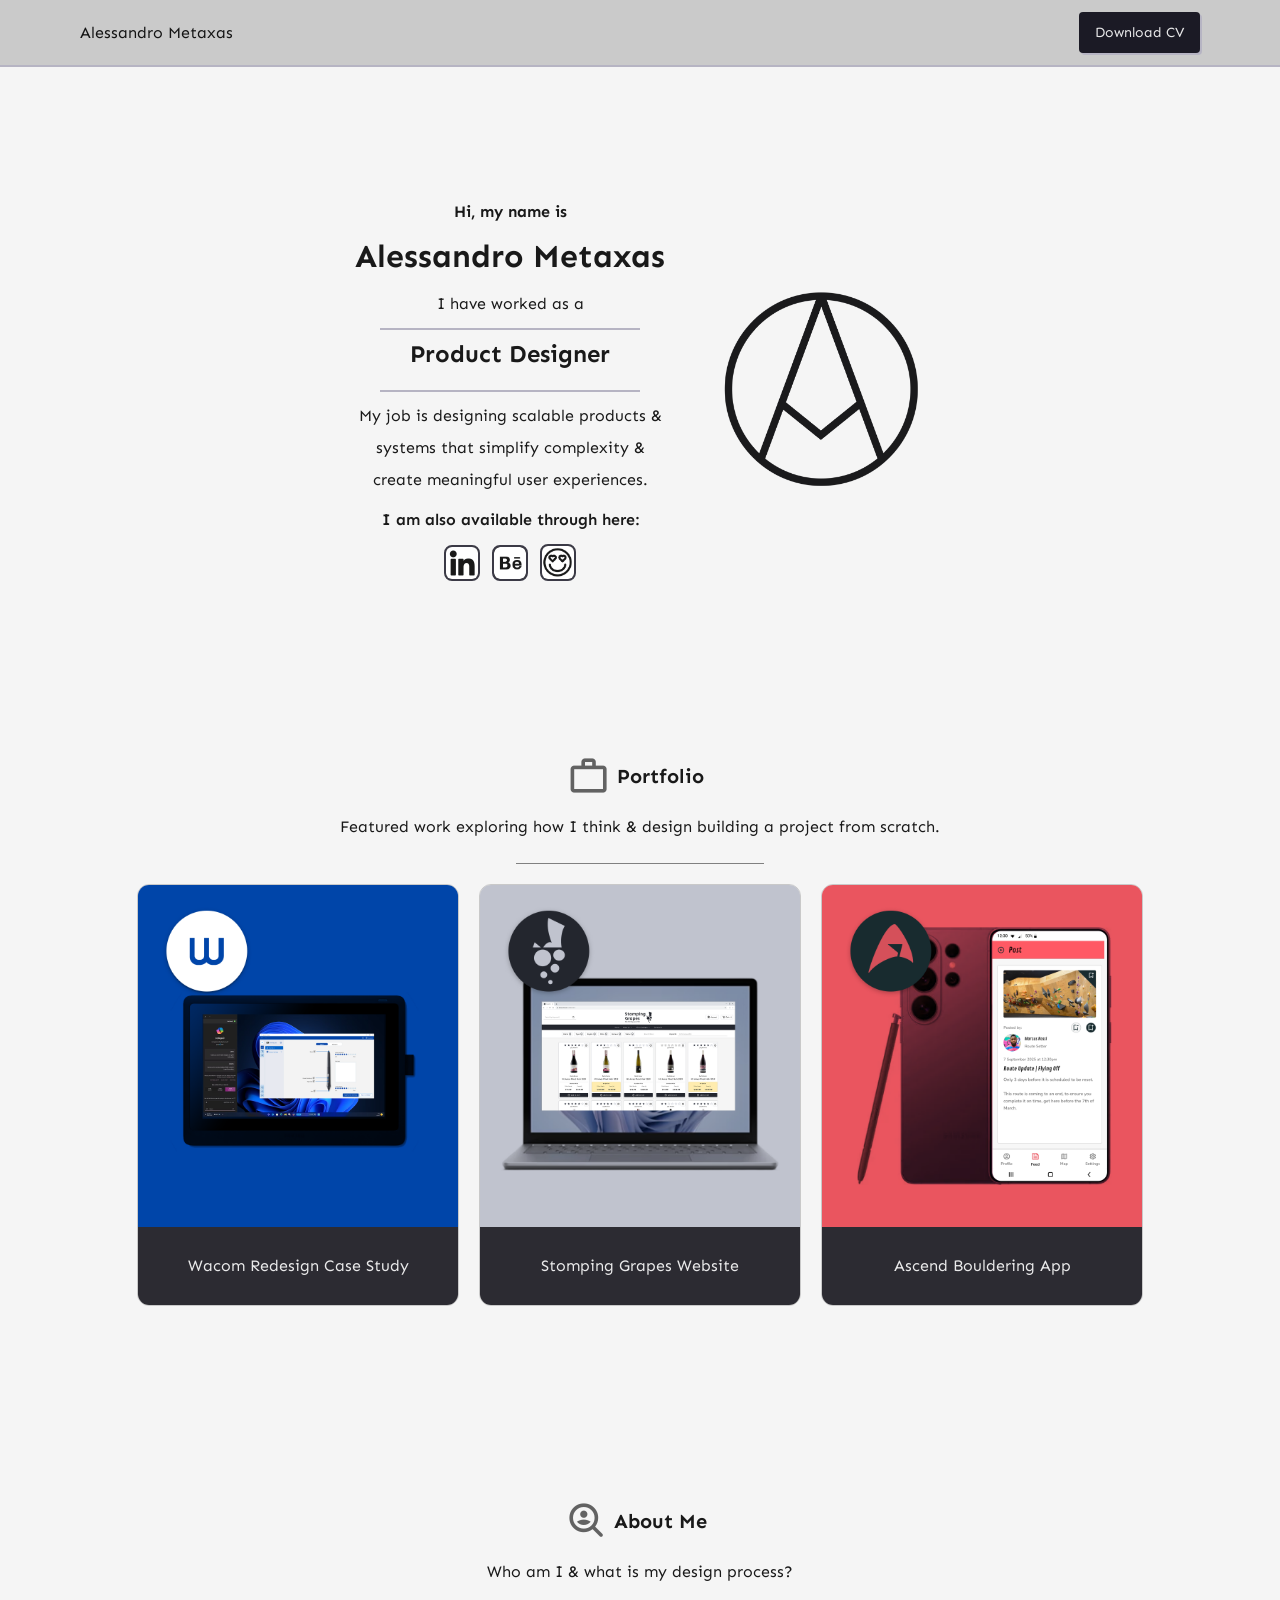
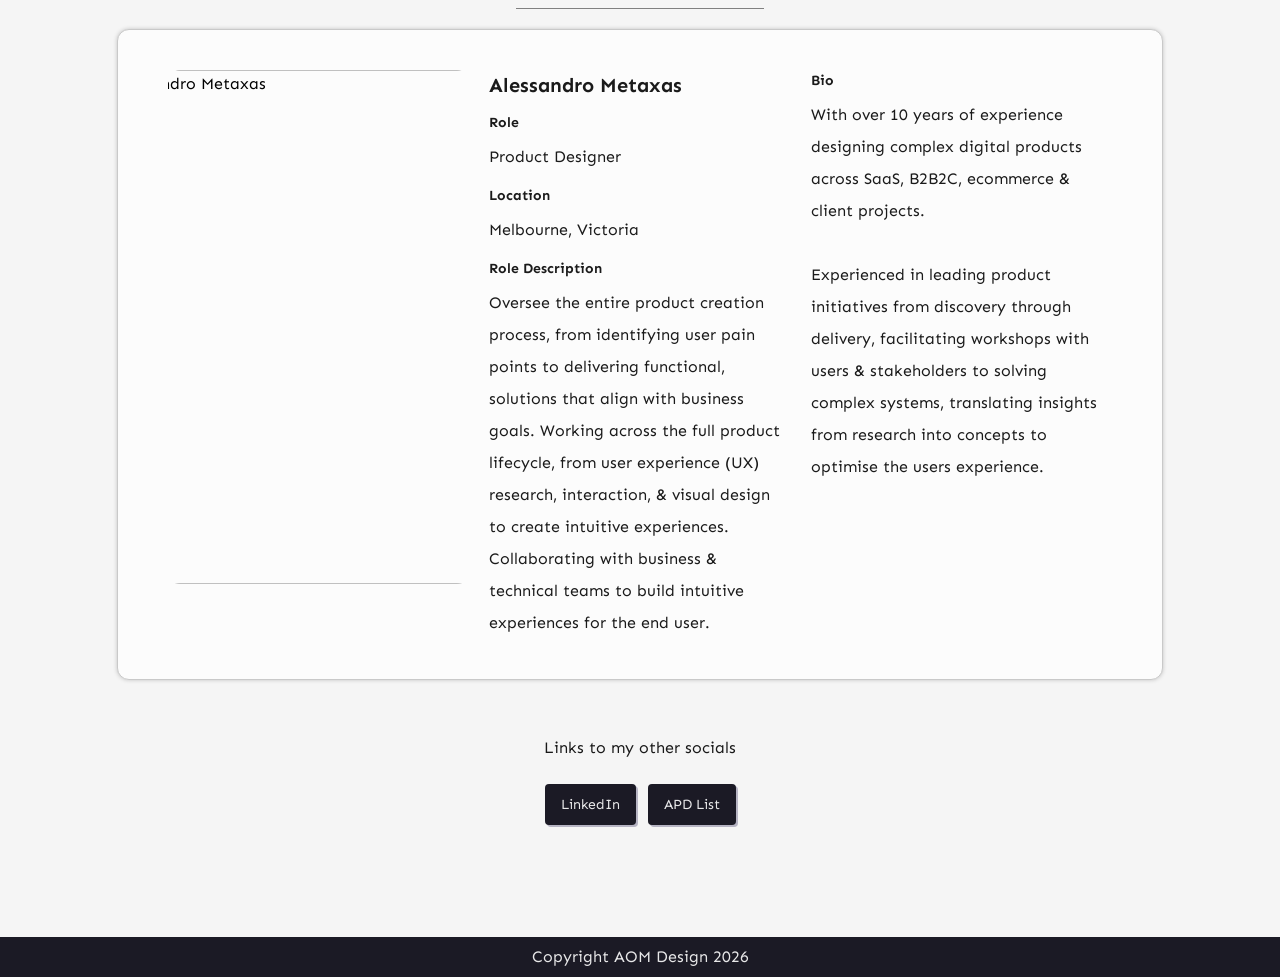
==== commit c5a1df16: "chicken removed" ====
--- a/index.html
+++ b/index.html
@@ -21,7 +21,7 @@
 
     <div id="navbar-id"></div>
 
-    <section class="horizontal-align wrap-contents gap" name="Hero">
+    <section class="horizontal-align  " style="padding-top: 200px; flex-wrap: wrap-reverse; gap: 40px;" name="Hero">
 
         <div style=
                 "
@@ -38,9 +38,10 @@
                     
                 ">
 
-            <img src="Resources/Branding/logo-dark-transparent.png" alt="AOM Design Logo " width="170px">
+            <!--<img src="Resources/Branding/logo-dark-transparent.png" alt="AOM Design Logo " width="170px"> -->
             <div style="display: flex; flex-direction: column; align-items: center; gap: 8px;">
-                <h2> Hi, my name is Alessandro Metaxas</h2>
+                <h2> Hi, my name is</h2>
+                <h1 style="font-size: 32px;">Alessandro Metaxas</h1>
                 <p> I have worked as a</p>
                 <h1 id="role-description"></h1>
                 <p>My job is designing scalable products & systems that simplify complexity & create meaningful user experiences.</p>
@@ -55,7 +56,7 @@
         
         <div class="hero-image">
 
-            <img src="Resources/Other/chicken-2.gif" alt="Chicken Walking" style="width: 100%;">
+            <img src="Resources/Branding/logo-dark-transparent.png" alt="AOM Design Logo " width="220px">
         </div>
     </section>
 
--- a/Scss/General-Styling.css
+++ b/Scss/General-Styling.css
@@ -16,7 +16,7 @@
 
 section {
   box-sizing: border-box;
-  padding: 200px 12px;
+  padding: 100px 12px 40px;
   width: 100%;
 }
 
@@ -34,6 +34,7 @@
   display: flex;
   flex-direction: row;
   align-items: center;
+  width: -webkit-fit-content;
   width: -moz-fit-content;
   width: fit-content;
   gap: 8px;
@@ -488,6 +489,7 @@
   display: flex;
   flex-direction: column;
   justify-content: center;
+  cursor: pointer;
 }
 .portfolio-other-work .portfolio-hero-container-small .portfolio-hero-heading:hover {
   background-color: #4e4d55;
@@ -505,9 +507,6 @@
 .portfolio-other-work .portfolio-hero-container-small .portfolio-hero-heading a:active {
   color: rgba(255, 255, 255, 0.8980392157);
   text-shadow: 0px 0px 1px;
-}
-.portfolio-other-work .portfolio-hero-container-small .portfolio-hero-heading {
-  cursor: pointer;
 }
 .portfolio-other-work .portfolio-hero-container-small .portfolio-hero-heading p {
   font-size: 12px;
@@ -521,6 +520,33 @@
   line-height: 16px;
 }
 
+@-webkit-keyframes roleAnimation {
+  0% {
+    transform: translateY(6px);
+  }
+  17% {
+    transform: translateY(-62px);
+  }
+  34% {
+    transform: translateY(-62px);
+  }
+  51% {
+    transform: translateY(-130px);
+  }
+  70% {
+    transform: translateY(-130px);
+  }
+  82% {
+    transform: translateY(-198px);
+  }
+  95% {
+    transform: translateY(-198px);
+  }
+  100% {
+    transform: translateY(-198px);
+  }
+}
+
 @keyframes roleAnimation {
   0% {
     transform: translateY(6px);
@@ -558,11 +584,16 @@
   border-bottom: solid 2px #b6b4c3;
 }
 #role-description .role-wrapper {
-  animation-name: roleAnimation;
-  animation-duration: 4s;
-  animation-iteration-count: infinite;
-  animation-timing-function: ease-in;
-  animation-direction: initial;
+  -webkit-animation-name: roleAnimation;
+          animation-name: roleAnimation;
+  -webkit-animation-duration: 4s;
+          animation-duration: 4s;
+  -webkit-animation-iteration-count: infinite;
+          animation-iteration-count: infinite;
+  -webkit-animation-timing-function: ease-in;
+          animation-timing-function: ease-in;
+  -webkit-animation-direction: initial;
+          animation-direction: initial;
   display: flex;
   flex-direction: column;
   gap: 20px;
@@ -666,4 +697,5 @@
 
 .flex-left {
   flex-direction: row-reverse;
-}/*# sourceMappingURL=General-Styling.css.map */+}
+/*# sourceMappingURL=General-Styling.css.map */
--- a/Scss/Component-Styling.css
+++ b/Scss/Component-Styling.css
@@ -57,6 +57,7 @@
   border-radius: 4px;
   font-size: 14px;
   padding: 4px 8px;
+  min-width: -webkit-fit-content;
   min-width: -moz-fit-content;
   min-width: fit-content;
 }
@@ -139,8 +140,9 @@
   align-items: center;
   max-width: 800px;
   width: 80%;
-  height: 80%;
-  clip-path: border-box;
+  height: 100%;
+  -webkit-clip-path: border-box;
+          clip-path: border-box;
   border-radius: 8px;
   overflow: hidden;
 }
@@ -241,4 +243,5 @@
   max-width: 80%;
   max-height: 80%;
   border-radius: 8px;
-}/*# sourceMappingURL=Component-Styling.css.map */+}
+/*# sourceMappingURL=Component-Styling.css.map */
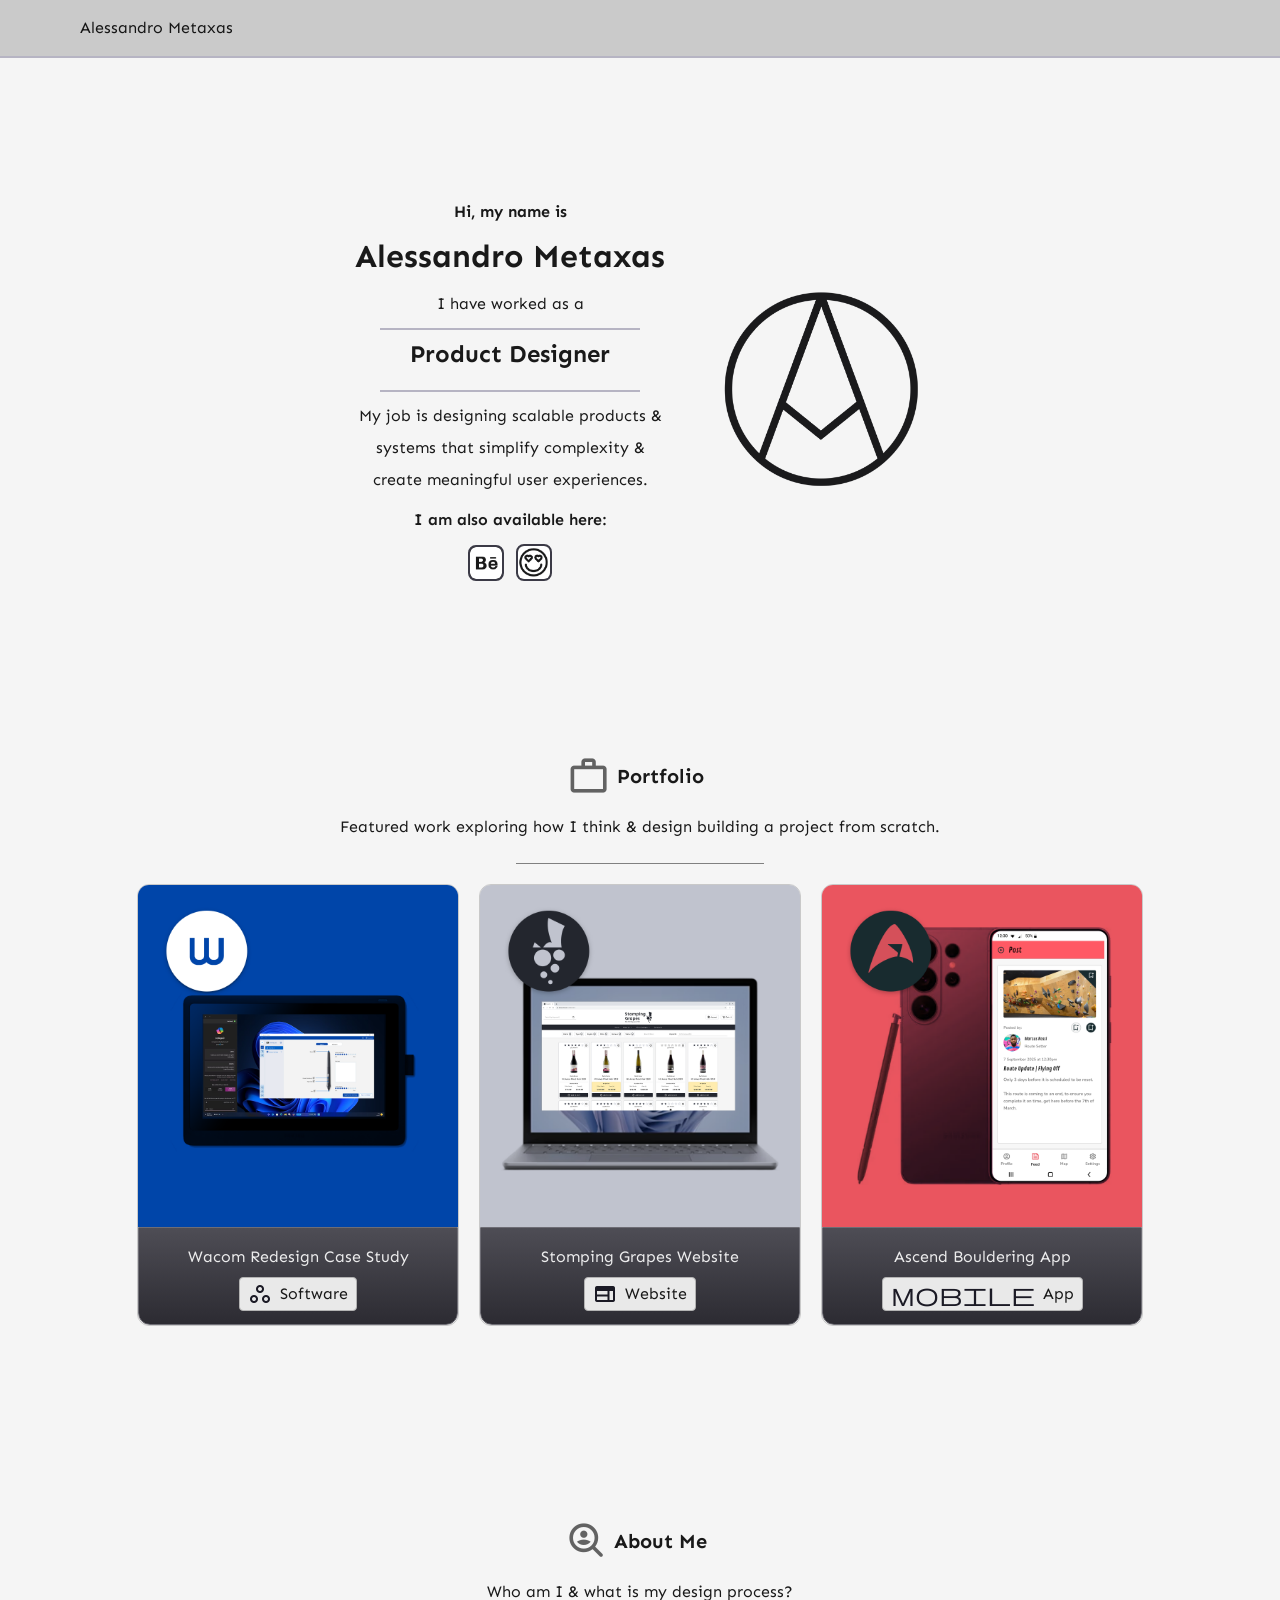
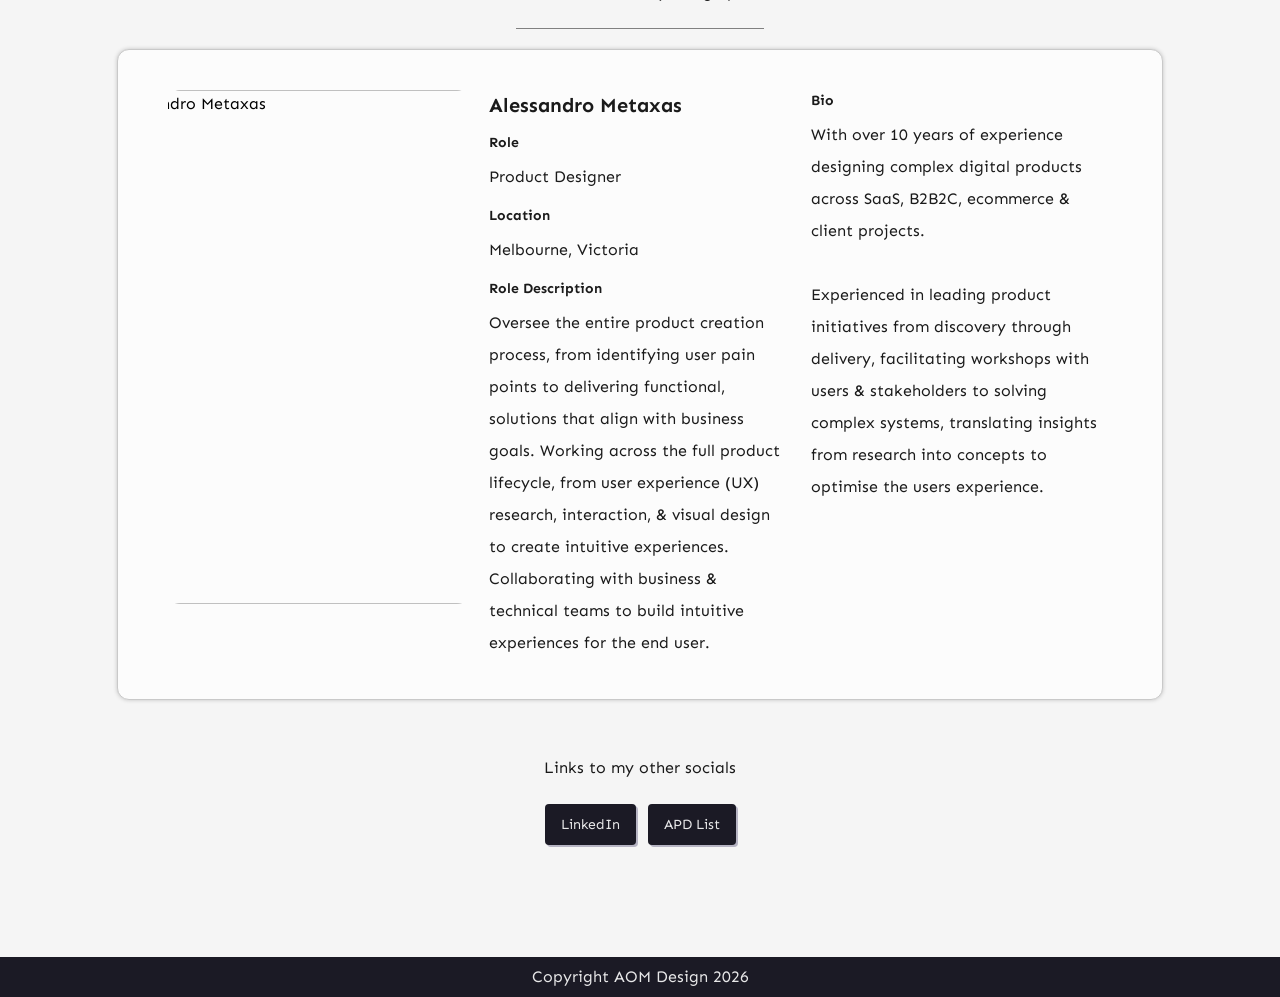
==== commit a5aa46cd: "Update" ====
--- a/index.html
+++ b/index.html
@@ -46,12 +46,16 @@
                 <h1 id="role-description"></h1>
                 <p>My job is designing scalable products & systems that simplify complexity & create meaningful user experiences.</p>
             </div>
-            <p class="bolden-text">I am also available through here:</p>
-            <div style="display: flex; flex-direction: row; align-items: center; gap: 12px;">
-                <div class="socialMediaIcon"> <img src="Resources/Social-Media/Linkedin-desaturated.png" alt="Linedkin Profile" onclick="window.open('https://www.linkedin.com/in/alessandro-metaxas/', '_blank');" title="Linkedin Profile"> </div>
-                <div class="socialMediaIcon"> <img src="Resources/Social-Media/Behance-desaturated.png" alt="Behance Profile" onclick="window.open('https://www.behance.net/AlessandroMetaxas', '_blank');" title="Behance Profile"> </div>
-                <div class="socialMediaIcon"> <img src="Resources/Social-Media/Adplist.png" alt="ADP List Profile" onclick="window.open('https://www.behance.net/AlessandroMetaxas', '_blank');" title="ADP List Profile"> </div>
-            </div>
+            
+                <p class="bolden-text">I am also available here:</p>
+                <div style="display: flex; flex-direction: row; align-items: center; gap: 12px;">
+                    <!--<div class="socialMediaIcon"> <img src="Resources/Social-Media/Linkedin-desaturated.png" alt="Linedkin Profile" onclick="window.open('https://www.linkedin.com/in/alessandro-metaxas/', '_blank');" title="Linkedin Profile"> </div> -->
+                    <div class="socialMediaIcon"> <img src="Resources/Social-Media/Behance-desaturated.png" alt="Behance Profile" onclick="window.open('https://www.behance.net/AlessandroMetaxas', '_blank');" title="Behance Profile"> </div>
+                    <div class="socialMediaIcon"> <img src="Resources/Social-Media/Adplist.png" alt="ADP List Profile" onclick="window.open('https://adplist.org/members/alessandro-Xl4b', '_blank');" title="ADP List Profile"> </div>
+                </div>
+            
+            
+            
         </div>
         
         <div class="hero-image">
--- a/Scss/General-Styling.css
+++ b/Scss/General-Styling.css
@@ -408,7 +408,7 @@
   flex-direction: column;
   justify-content: center;
   justify-items: center;
-  height: 420px;
+  height: 440px;
   max-width: 320px;
   min-width: 260px;
   background-color: rgb(240, 240, 240);
@@ -429,11 +429,17 @@
   transition-duration: 0.2s;
 }
 .product-portfolio .portfolio-hero-container .portfolio-hero-heading {
-  background-color: #2c2b32;
-  height: 80px;
-  display: flex;
-  flex-direction: column;
-  justify-content: center;
+  background: linear-gradient(to top, #2c2b32, #4e4d55);
+  height: 100px;
+  display: flex;
+  flex-direction: column;
+  justify-content: center;
+  gap: 4px;
+  border: solid 1px #6e6d75;
+  border-radius: 0px 0px 12px 12px;
+}
+.product-portfolio .portfolio-hero-container .portfolio-hero-heading .portfolio-content p {
+  color: rgba(0, 0, 0, 0.8980392157);
 }
 .product-portfolio .portfolio-hero-container .portfolio-hero-heading:hover {
   background-color: #4e4d55;
@@ -458,7 +464,7 @@
   display: flex;
   flex-direction: column;
   justify-content: center;
-  height: 252px;
+  height: 230px;
   width: 172px;
   background-color: rgb(240, 240, 240);
   border-radius: 12px;
@@ -483,7 +489,7 @@
   justify-content: center;
 }
 .portfolio-other-work .portfolio-hero-container-small .portfolio-hero-heading {
-  background-color: #2c2b32;
+  background: linear-gradient(to top, #2c2b32, #4e4d55);
   height: 32px;
   padding: 12px 12px;
   display: flex;
@@ -524,26 +530,29 @@
   0% {
     transform: translateY(6px);
   }
-  17% {
+  10% {
     transform: translateY(-62px);
   }
-  34% {
+  23% {
     transform: translateY(-62px);
   }
-  51% {
+  33% {
     transform: translateY(-130px);
   }
-  70% {
+  46% {
     transform: translateY(-130px);
   }
-  82% {
+  56% {
     transform: translateY(-198px);
   }
-  95% {
+  69% {
     transform: translateY(-198px);
   }
+  79% {
+    transform: translateY(-266px);
+  }
   100% {
-    transform: translateY(-198px);
+    transform: translateY(-266px);
   }
 }
 
@@ -551,26 +560,29 @@
   0% {
     transform: translateY(6px);
   }
-  17% {
+  10% {
     transform: translateY(-62px);
   }
-  34% {
+  23% {
     transform: translateY(-62px);
   }
-  51% {
+  33% {
     transform: translateY(-130px);
   }
-  70% {
+  46% {
     transform: translateY(-130px);
   }
-  82% {
+  56% {
     transform: translateY(-198px);
   }
-  95% {
+  69% {
     transform: translateY(-198px);
   }
+  79% {
+    transform: translateY(-266px);
+  }
   100% {
-    transform: translateY(-198px);
+    transform: translateY(-266px);
   }
 }
 #role-description {
--- a/Scss/Component-Styling.css
+++ b/Scss/Component-Styling.css
@@ -57,7 +57,6 @@
   border-radius: 4px;
   font-size: 14px;
   padding: 4px 8px;
-  min-width: -webkit-fit-content;
   min-width: -moz-fit-content;
   min-width: fit-content;
 }
@@ -141,8 +140,7 @@
   max-width: 800px;
   width: 80%;
   height: 100%;
-  -webkit-clip-path: border-box;
-          clip-path: border-box;
+  clip-path: border-box;
   border-radius: 8px;
   overflow: hidden;
 }
@@ -243,5 +241,4 @@
   max-width: 80%;
   max-height: 80%;
   border-radius: 8px;
-}
-/*# sourceMappingURL=Component-Styling.css.map */+}/*# sourceMappingURL=Component-Styling.css.map */
